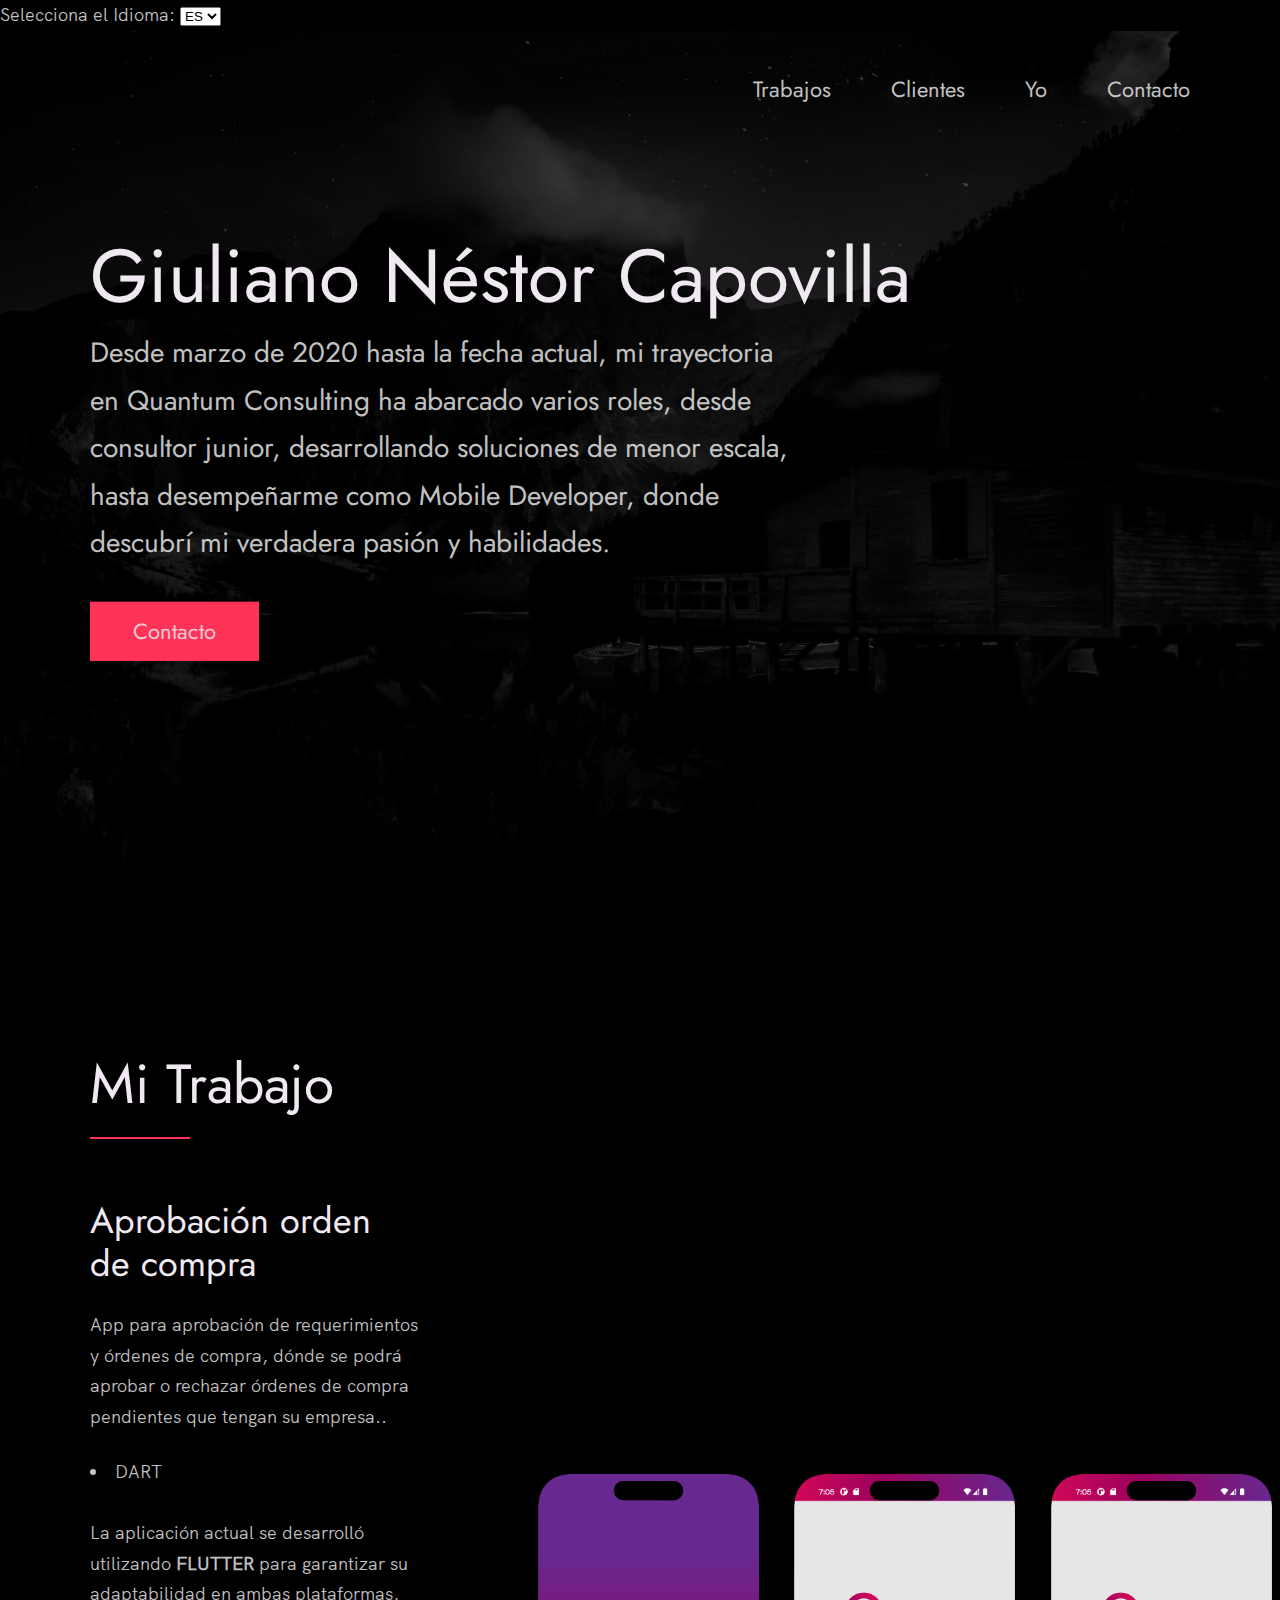
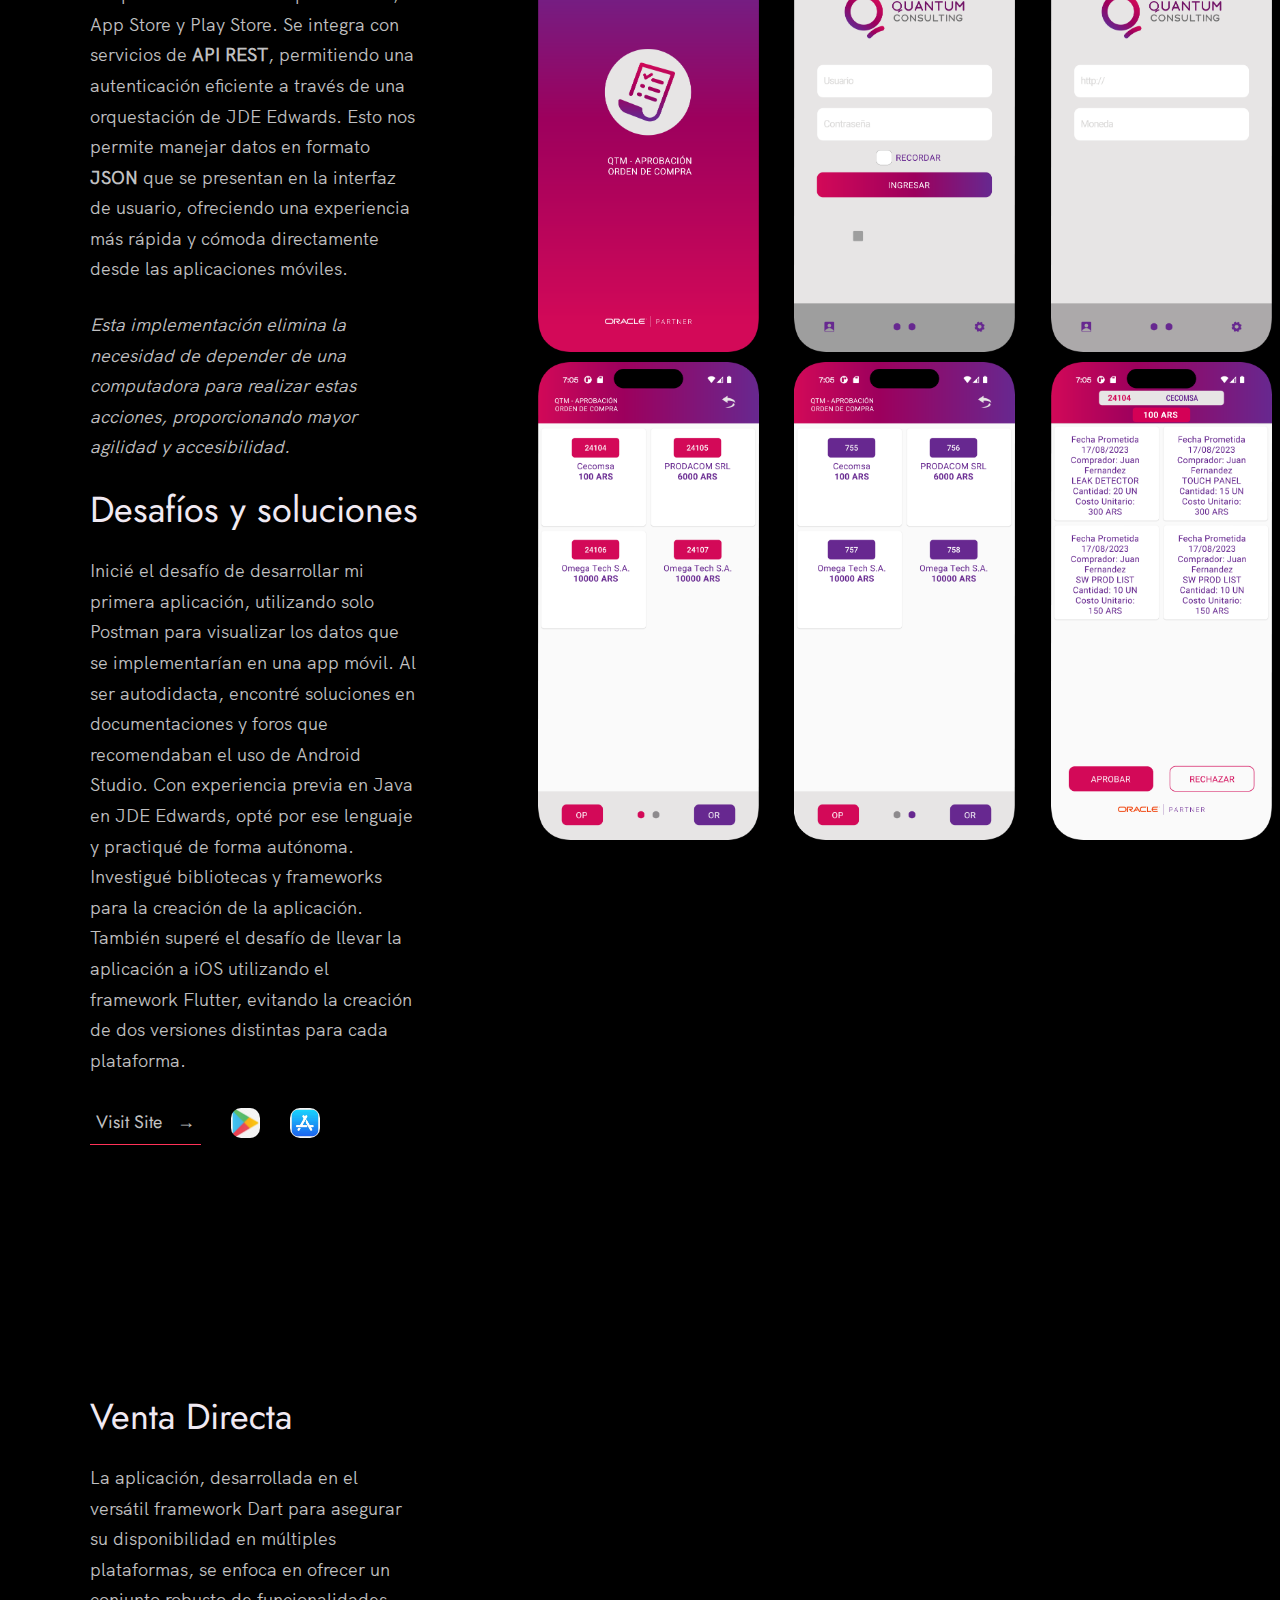
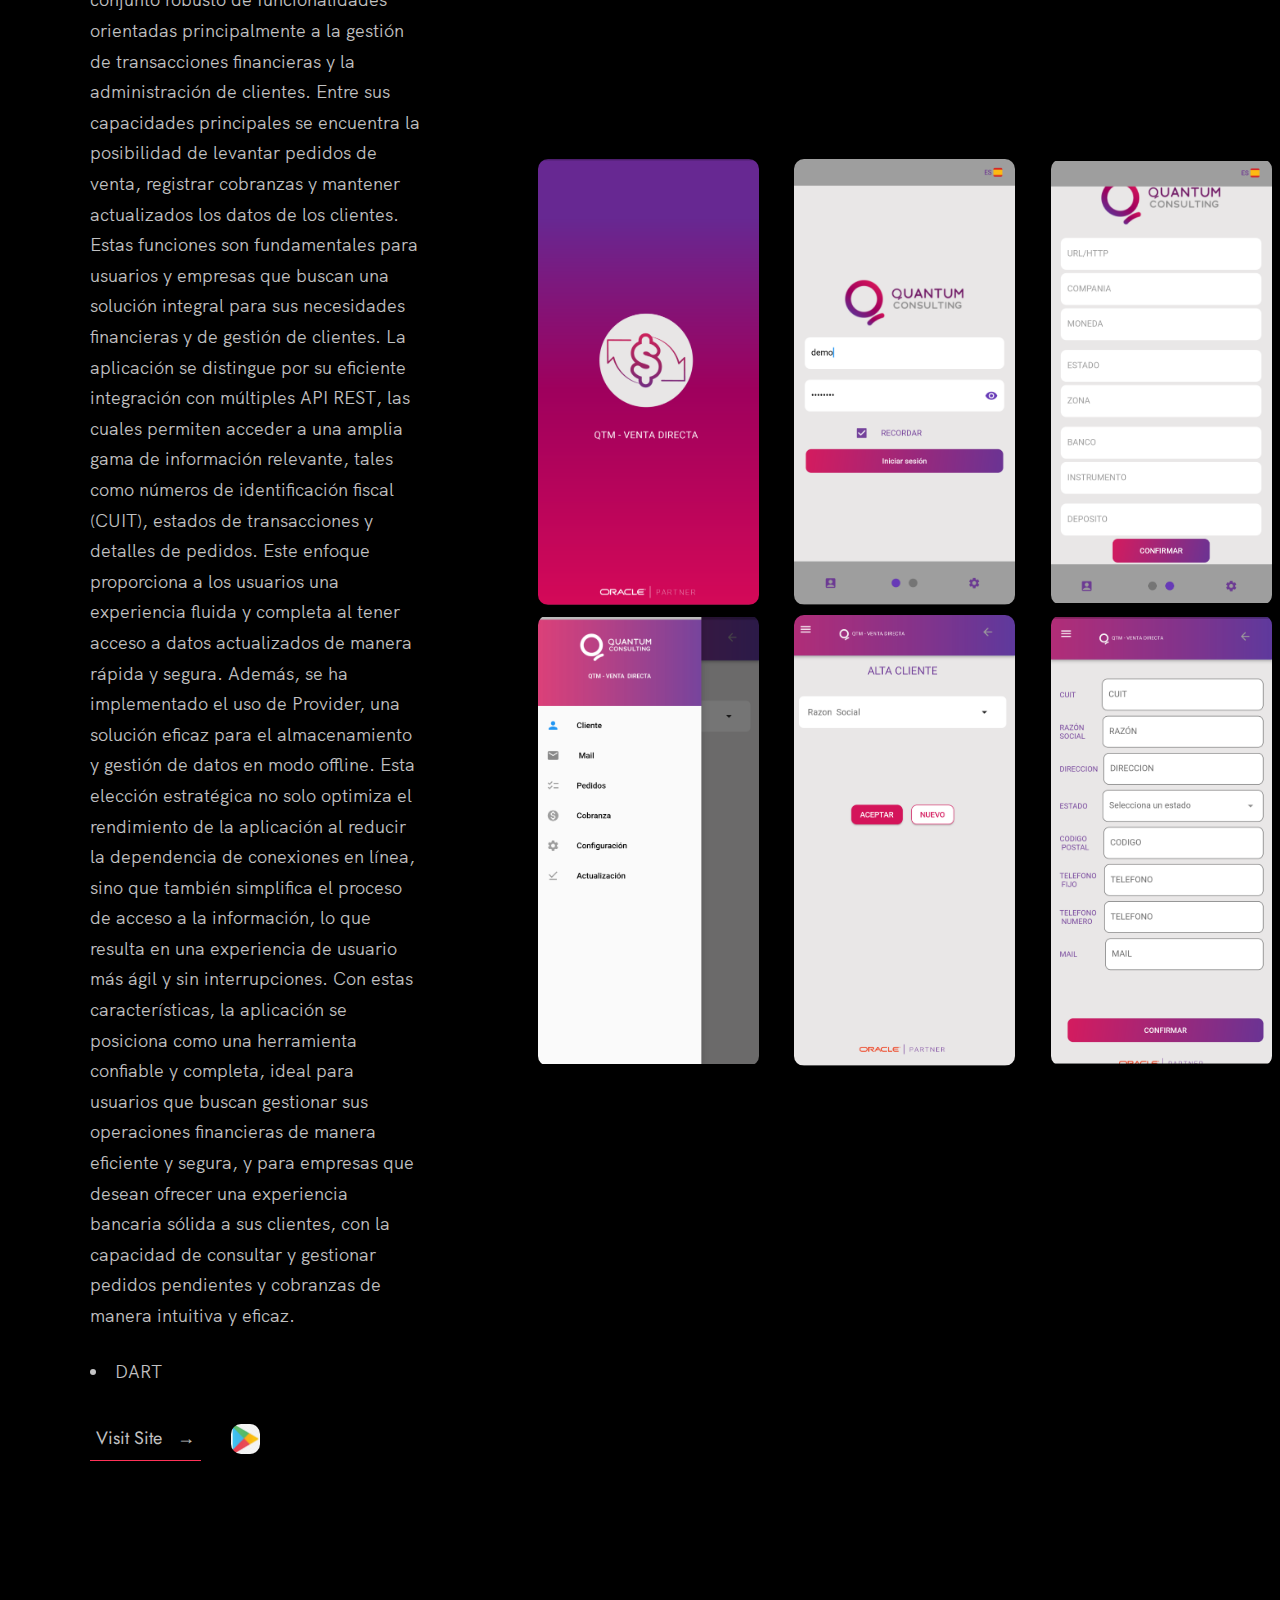
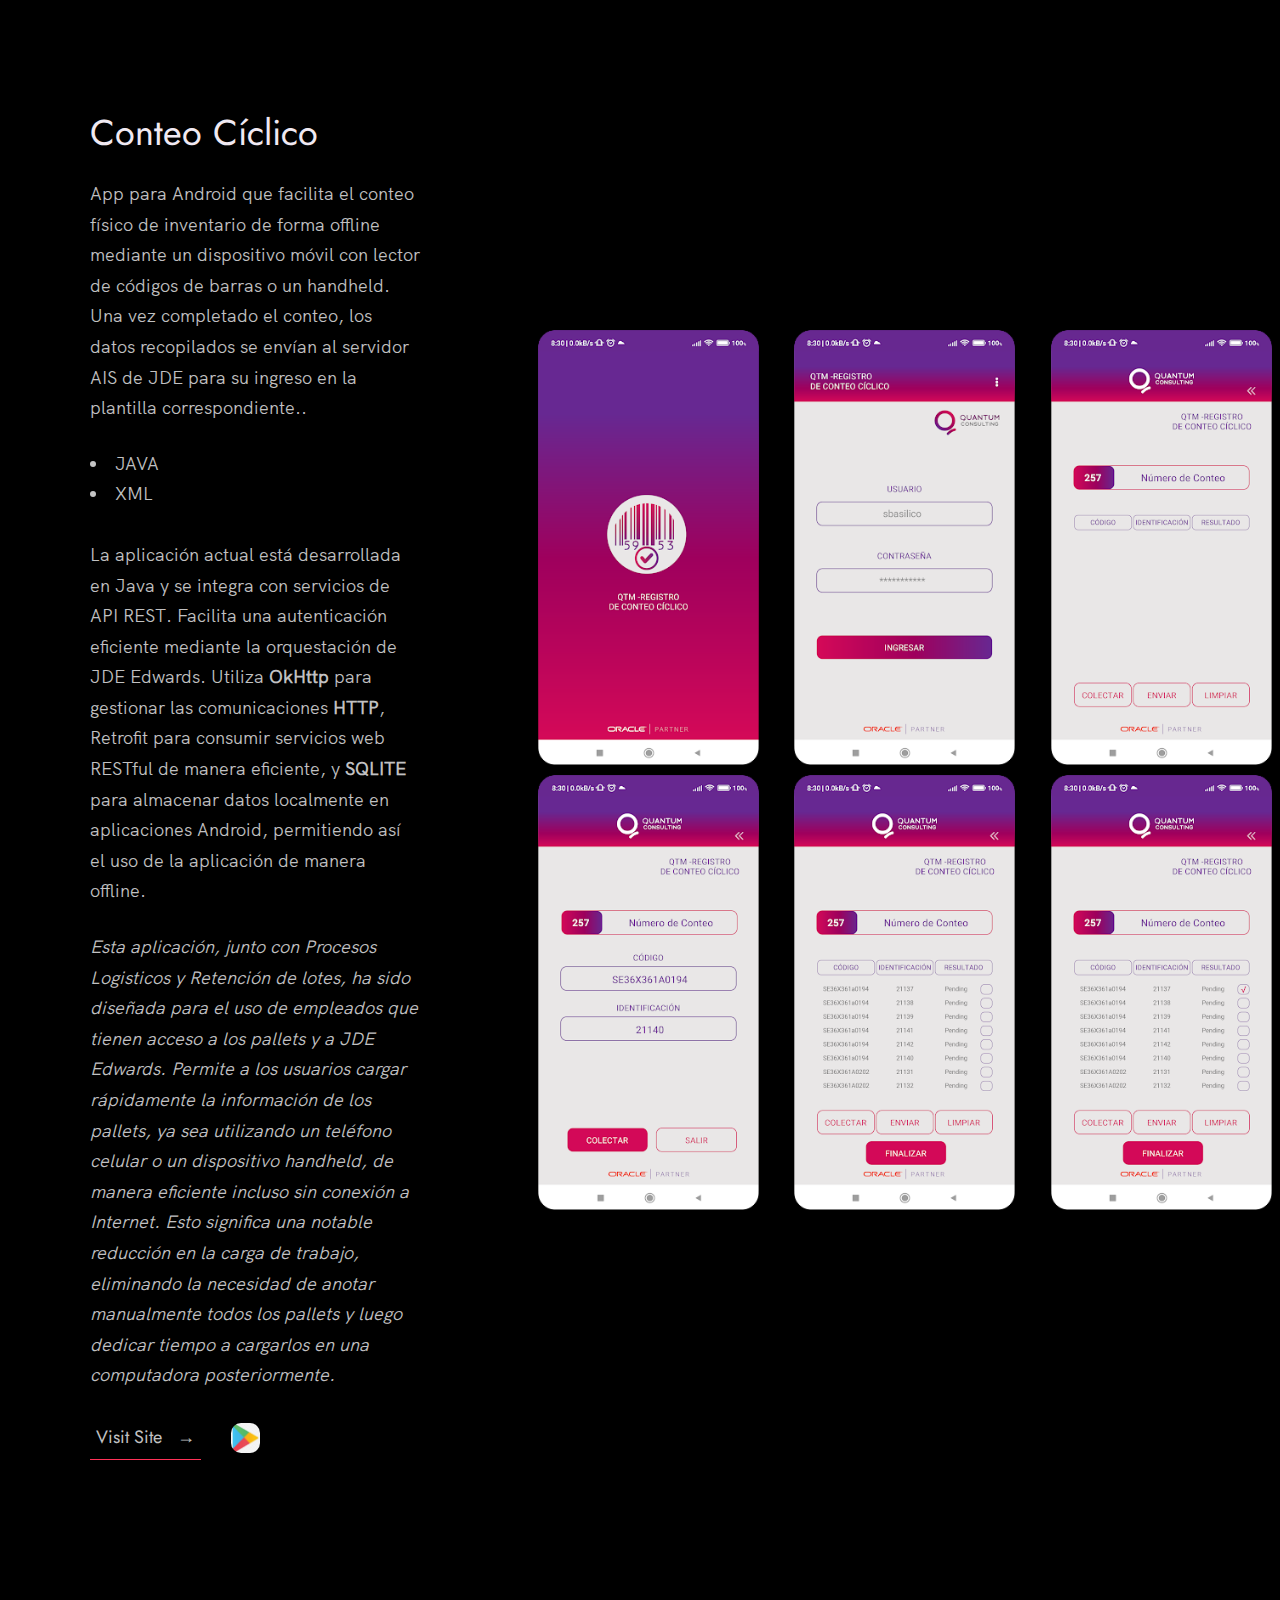
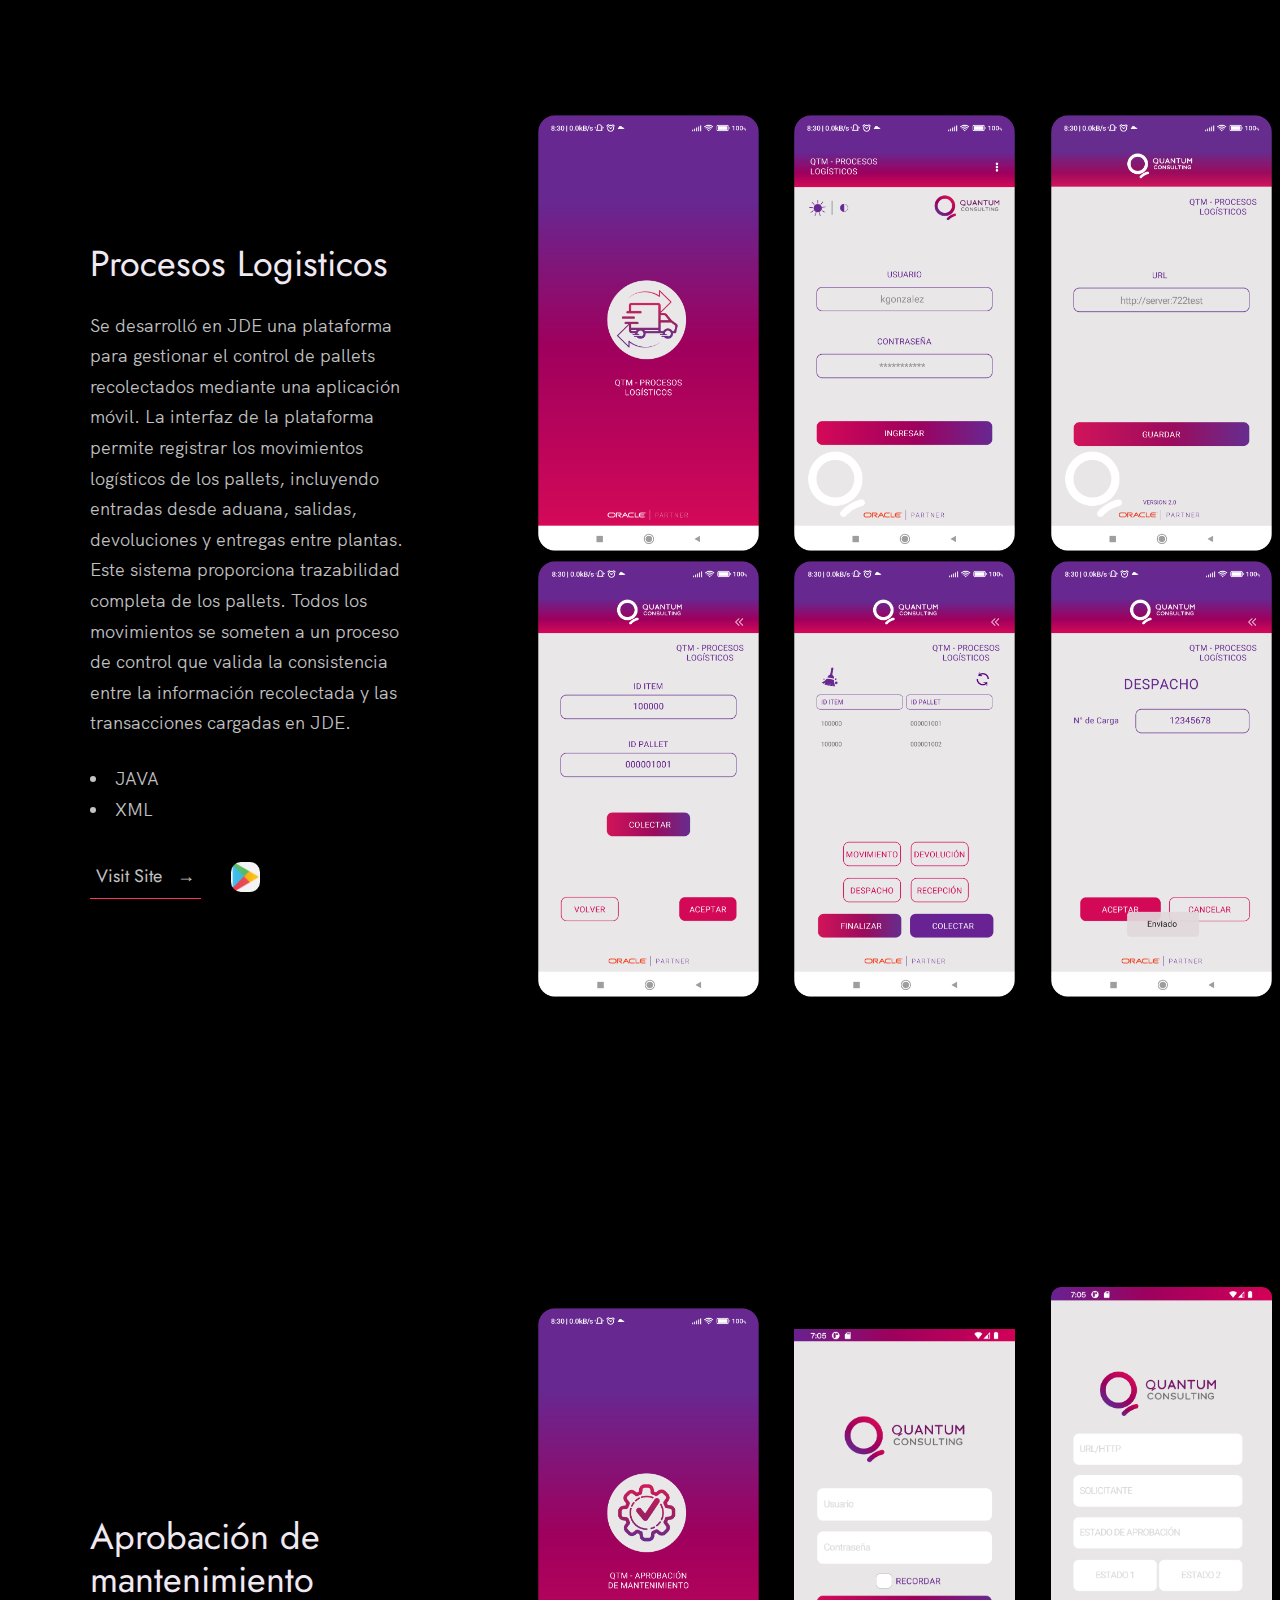
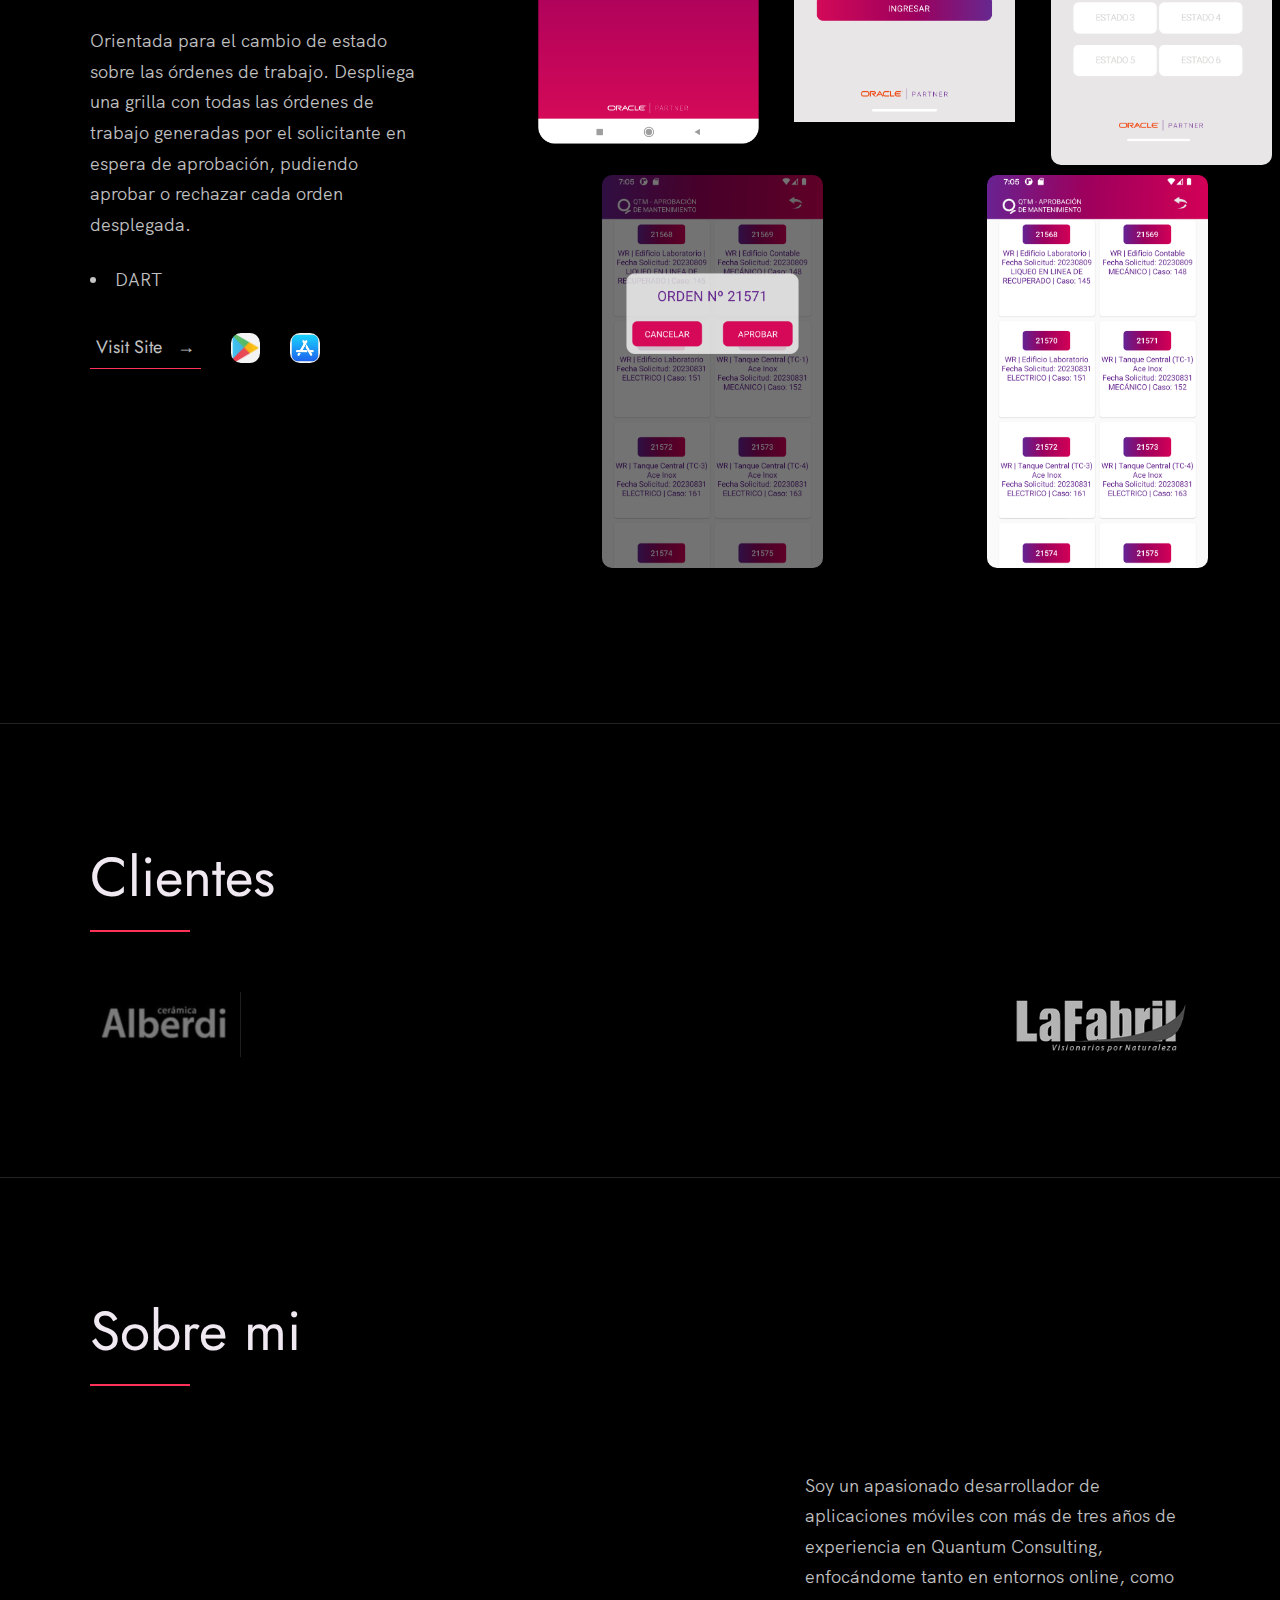
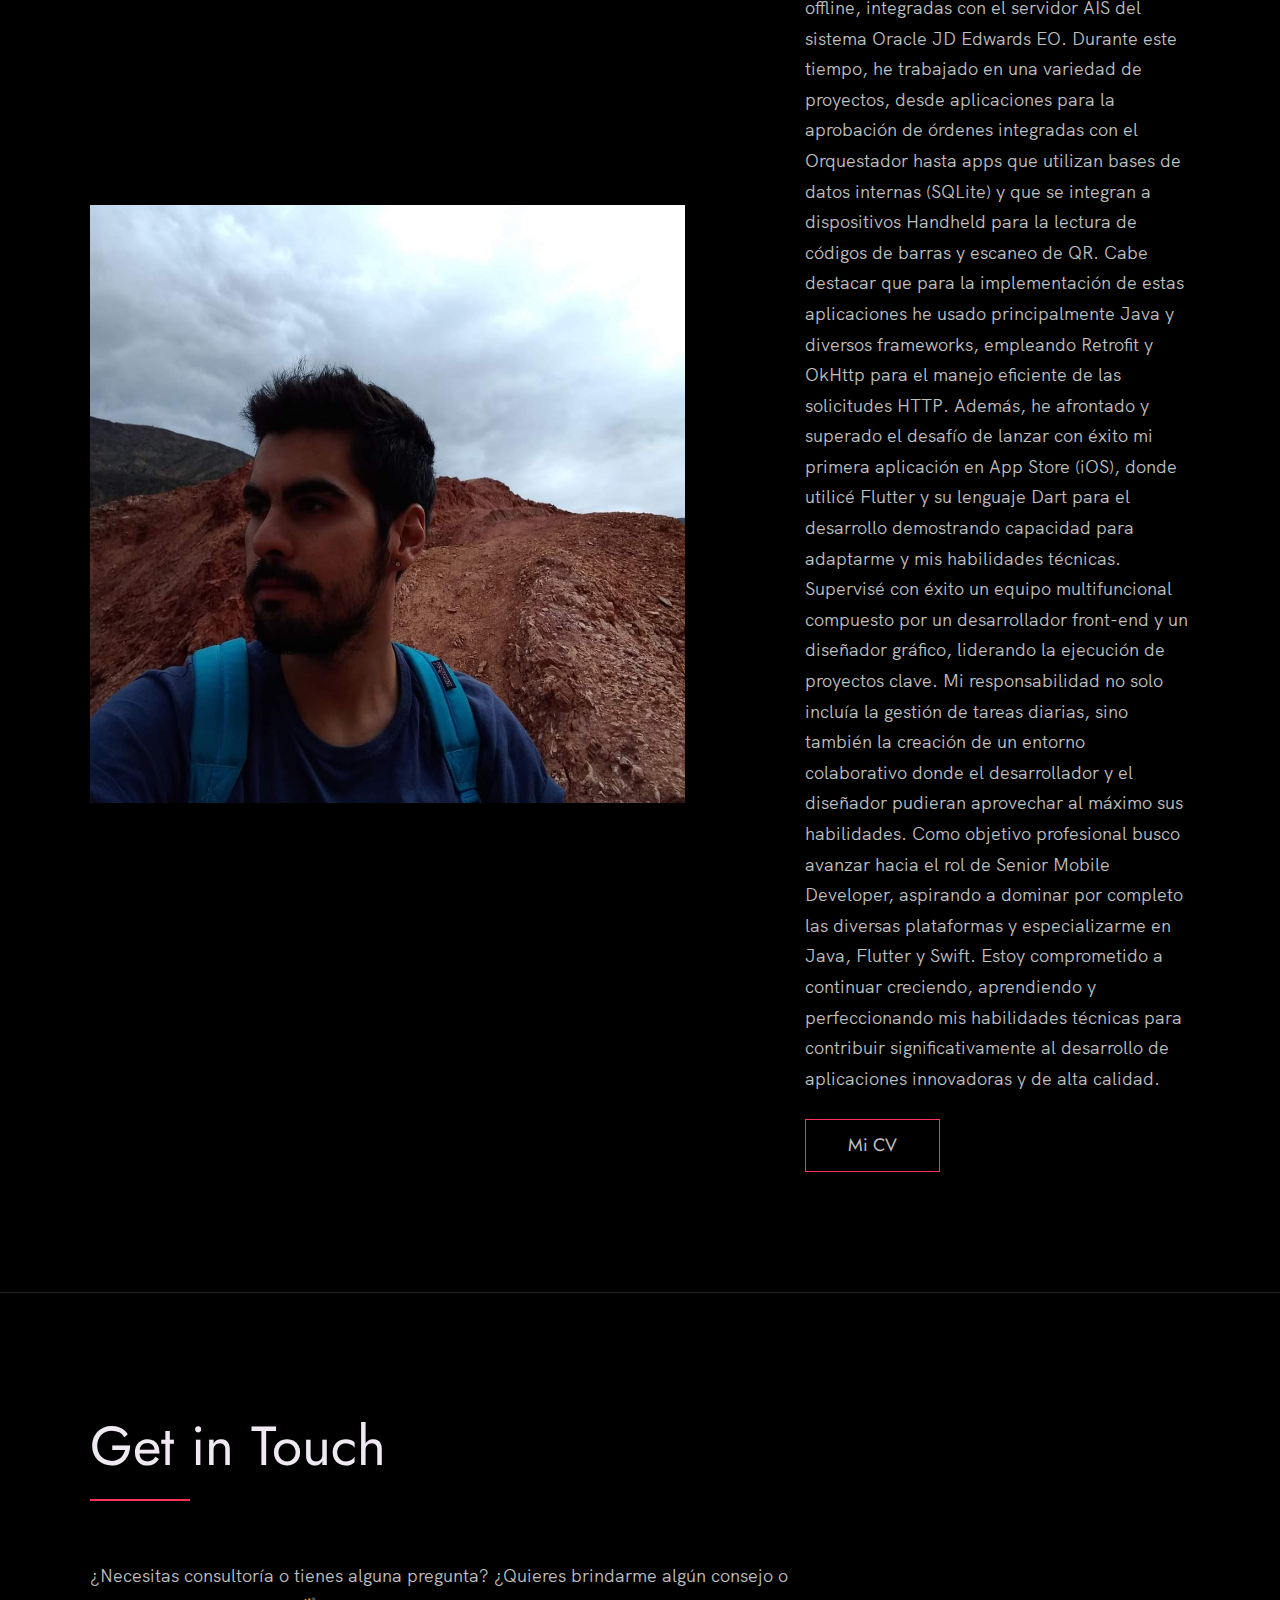
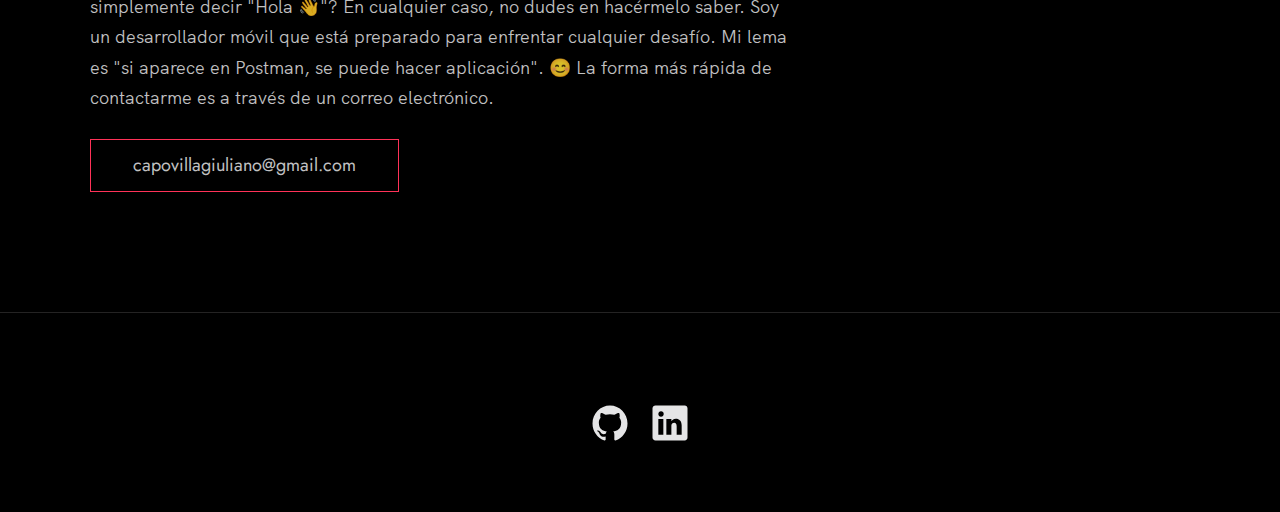
==== index.html @ 44f3d450 "img" ====
<!DOCTYPE html>
<html lang="es">

<head>
  <meta charset="UTF-8" />
  <meta name="viewport" content="width=device-width, initial-scale=1.0" />
  <link rel="shortcut icon" type="image/png" href="./images/favicon.png" />


  <title>
    Giuliano Capovilla | Android-IOS Developer, Argentina.
  </title>

  <meta name="description" content="Add small description of yourslef.">
  <!-- Add some coding keywords below, Ex: (React, CSS etc) -->
  <meta name="keywords" content="Put your name, skills and some coding keywords" />
  <link rel="stylesheet" href="index.css" />
</head>

<body>
    <!-- Selector de Idioma -->
    <div class="language-selector">
      <label for="language">Selecciona el Idioma: </label>
      <select id="language" onchange="changeLanguage()">
        <option value="es">ES</option>
        <option value="en">EN</option>
      </select>
    </div>

  <!-- ***** Header ***** -->

  <header class="header" role="banner" id="top">
    <!-- Google tag (gtag.js) -->
  <script async src="https://www.googletagmanager.com/gtag/js?id=G-SYKE7VDY9H"></script>
  <script>
   window.dataLayer = window.dataLayer || [];
   function gtag(){dataLayer.push(arguments);}
   gtag('js', new Date());

   gtag('config', 'G-SYKE7VDY9H');
  </script>
    <div class="row">
      <nav class="nav" role="navigation">
        <ul class="nav__items">
          <li class="nav__item"><a href="#work" class="nav__link">Trabajos</a></li>
          <li class="nav__item"><a href="#clients" class="nav__link">Clientes</a></li>
          <li class="nav__item">
            <a href="#about" class="nav__link">Yo</a>
          </li>
          <li class="nav__item">
            <a href="#contact" class="nav__link">Contacto</a>
          </li>
        </ul>
      </nav>
    </div>
    <div class="header__text-box row">
      <div class="header__text">
        <h1 class="heading-primary">
          <span>Giuliano Néstor Capovilla</span>
        </h1>
        <!-- Put a small paragraph about yourself -->
        <p>Desde marzo de 2020 hasta la fecha actual, 
          mi trayectoria en Quantum Consulting ha abarcado varios roles,
          desde consultor junior, desarrollando soluciones de menor escala,
          hasta desempeñarme como Mobile Developer, donde descubrí mi verdadera pasión y habilidades.</p>
        <a href="#contact" class="btn btn--pink">Contacto</a>
      </div>
    </div>
  </header>

  <main role="main">

    <!-- ***** Work ***** -->

    <section class="work" id="work">
      <div class="row">
        <h2>Mi Trabajo</h2>
        <div class="work__boxes">

          <!-- Each div with the work__box class is a project. -->

          <div class="work__box">
            <div class="work__text">
              <h3>Aprobación orden de compra</h3>
              <p>
                App para aprobación de requerimientos y órdenes de compra,
                 dónde se  podrá aprobar o rechazar órdenes de compra 
                 pendientes que tengan su empresa..
              </p>
              <ul class="work__list">
                <li>DART</li>
              </ul>
              <p>La aplicación actual se desarrolló utilizando <strong>FLUTTER</strong>
              para garantizar su adaptabilidad en ambas plataformas,
               App Store y Play Store. Se integra con servicios de <strong>API REST</strong>,
              permitiendo una autenticación eficiente a través de una orquestación de JDE Edwards.
              Esto nos permite manejar datos en formato <strong>JSON</strong>
              que se presentan en la interfaz de usuario,
              ofreciendo una experiencia más rápida y cómoda
              directamente desde las aplicaciones móviles.</p>

              <p><em> Esta implementación elimina la necesidad de depender de una computadora
              para realizar estas acciones, proporcionando mayor agilidad y accesibilidad.</em></p>

              <h3>Desafíos y soluciones</h3>
              <p>
                Inicié el desafío de desarrollar mi primera aplicación,
                 utilizando solo Postman para visualizar los datos que se implementarían en una app móvil.
                  Al ser autodidacta, encontré soluciones en documentaciones
                  y foros que recomendaban el uso de Android Studio.
                  Con experiencia previa en Java en JDE Edwards, opté por ese lenguaje 
                  y practiqué de forma autónoma. Investigué bibliotecas 
                  y frameworks para la creación de la aplicación. 
                  También superé el desafío de llevar la aplicación a iOS utilizando el framework Flutter,
                  evitando la creación de dos versiones distintas para cada plataforma.
              </p>

              <div class="work__links">
                <a href="https://nisar.surge.sh" target="_blank" class="link__text">
                  Visit Site <span>&rarr;</span>
                </a>
                <a href="https://play.google.com/store/apps/details?id=com.quantum.mq04f" title="View Source Code" target="_blank">
                  <img src="./images/play.png" class="work__code" alt="GitHub">
                </a>
                <a href="https://apps.apple.com/es/app/qtm-aprobacion-oc/id6451317150" title="View Source Code" target="_blank">
                  <img src="./images/app.jpg" class="work__code" alt="GitHub">
                </a>
              </div>
            </div>
            <div class="work__image-container">
              <div class="work__image-box">
                <img src="./images/Pantalla-01.png" class="work__image" alt="Project 1" />
                <img src="./images/Pantalla-02.png" class="work__image" alt="Project 1" />
                <img src="./images/Pantalla-03.png" class="work__image" alt="Project 1" />
              </div>
            
              <div class="work__image-box">
                <img src="./images/Pantalla-04.png" class="work__image" alt="Project 1" />
                <img src="./images/Pantalla-05.png" class="work__image" alt="Project 1" />
                <img src="./images/Pantalla-06.png" class="work__image" alt="Project 1" />
              </div>
            </div>
          </div>

          <div class="work__box">
            <div class="work__text">
              <h3>Venta Directa</h3>
              <p>
                La aplicación, desarrollada en el versátil framework Dart
                 para asegurar su disponibilidad en múltiples plataformas,
                 se enfoca en ofrecer un conjunto robusto de funcionalidades orientadas
                 principalmente a la gestión de transacciones financieras y la administración de clientes.
                Entre sus capacidades principales se encuentra la posibilidad de levantar pedidos de venta,
                 registrar cobranzas y mantener actualizados los datos de los clientes.
                Estas funciones son fundamentales para usuarios y empresas que buscan una solución integral
                 para sus necesidades financieras y de gestión de clientes.
                La aplicación se distingue por su eficiente integración con múltiples API REST,
                las cuales permiten acceder a una amplia gama de información relevante,
                tales como números de identificación fiscal (CUIT), estados de transacciones
                y detalles de pedidos. Este enfoque proporciona a los usuarios una experiencia fluida y
                completa al tener acceso a datos actualizados de manera rápida y segura.
                Además, se ha implementado el uso de Provider, una solución eficaz para el almacenamiento 
                y gestión de datos en modo offline. Esta elección estratégica no solo optimiza el rendimiento de la aplicación
                al reducir la dependencia de conexiones en línea, sino que también simplifica el proceso de acceso a la información,
                lo que resulta en una experiencia de usuario más ágil y sin interrupciones.
                
                Con estas características, la aplicación se posiciona como una herramienta confiable 
                y completa, ideal para usuarios que buscan gestionar sus operaciones financieras de manera eficiente y segura,
                y para empresas que desean ofrecer una experiencia bancaria sólida a sus clientes, con la capacidad de consultar 
                y gestionar pedidos pendientes y cobranzas de manera intuitiva y eficaz.
                
              </p>
              <ul class="work__list">
                <li>DART</li>
              </ul>

              <div class="work__links">
                <a href="#" class="link__text">
                  Visit Site <span>&rarr;</span>
                </a>
                <a href="https://play.google.com/store/apps/details?id=com.quantum.mq10">
                  <img src="./images/play.png" class="work__code" title="View Source Code" alt="GitHub">
                </a>
              </div>
            </div>
            <div class="work__image-container">
              <div class="work__image-box">
                <img src="./images/vta1.png" class="work__image" alt="Project 1" />
                <img src="./images/vta2.png" class="work__image" alt="Project 1" />
                <img src="./images/vta3.png" class="work__image" alt="Project 1" />
                </div>
            
              <div class="work__image-box">
                <img src="./images/vta4.png" class="work__image" alt="Project 1" />
                <img src="./images/vta5.png" class="work__image" alt="Project 1" />
                <img src="./images/vta6.png" class="work__image" alt="Project 1" />

                </div>
            </div>
          </div>

          <div class="work__box">
            <div class="work__text">
              <h3>Conteo Cíclico</h3>
              <p>
                App para Android que facilita el conteo físico de inventario de forma offline
                 mediante un dispositivo móvil con lector de códigos de barras o un handheld.
                 Una vez completado el conteo, los datos recopilados se envían al servidor AIS de JDE
                 para su ingreso en la plantilla correspondiente..
              </p>
              <ul class="work__list">
                <li>JAVA</li>
                <li>XML</li>
              </ul>
              <p>La aplicación actual está desarrollada en Java y se integra con servicios de API REST. 
                Facilita una autenticación eficiente mediante la orquestación de JDE Edwards.
                 Utiliza <strong>OkHttp</strong> para gestionar las comunicaciones <strong>HTTP</strong>, 
                 Retrofit para consumir servicios web RESTful de manera eficiente,
                 y <strong>SQLITE</strong> para almacenar datos localmente en aplicaciones Android,
                 permitiendo así el uso de la aplicación de manera offline.</p>
                
                 <p></p><em> Esta aplicación, junto con Procesos Logisticos y Retención de lotes,
                   ha sido diseñada para el uso de empleados
                 que tienen acceso a los pallets y a JDE Edwards.
                  Permite a los usuarios cargar rápidamente la información de los pallets,
                   ya sea utilizando un teléfono celular o un dispositivo handheld,
                   de manera eficiente incluso sin conexión a Internet.
                   Esto significa una notable reducción en la carga de trabajo,
                   eliminando la necesidad de anotar manualmente todos los pallets
                   y luego dedicar tiempo a cargarlos en una computadora posteriormente.</em>
                </p>

              <div class="work__links">
                <a href="#" class="link__text">
                  Visit Site <span>&rarr;</span>
                </a>
                <a href="https://play.google.com/store/apps/details?id=com.quantum.mq012">
                  <img src="./images/play.png" class="work__code" title="View Source Code" alt="GitHub">
                </a>
              </div>
            </div>
            <div class="work__image-container">
              <div class="work__image-box">
                <img src="./images/c1.png" class="work__image" alt="Project 1" />
                <img src="./images/c2.png" class="work__image" alt="Project 1" />
                <img src="./images/c3.png" class="work__image" alt="Project 1" />
                </div>
            
              <div class="work__image-box">
                <img src="./images/c4.png" class="work__image" alt="Project 1" />
                <img src="./images/c5.png" class="work__image" alt="Project 1" />
                <img src="./images/c6.png" class="work__image" alt="Project 1" />
                </div>
            </div>


        </div>


          <div class="work__box">
            <div class="work__text">
              <h3>Procesos Logisticos</h3>
              <p>
                Se desarrolló en JDE una plataforma para gestionar el control de pallets recolectados
                 mediante una aplicación móvil. La interfaz de la plataforma permite registrar los movimientos logísticos de los pallets,
                 incluyendo entradas desde aduana, salidas, devoluciones y entregas entre plantas. 
                 Este sistema proporciona trazabilidad completa de los pallets.
                Todos los movimientos se someten a un proceso de control
                 que valida la consistencia entre la información recolectada y las transacciones cargadas en JDE.
              </p>
              <ul class="work__list">
                <li>JAVA</li>
                <li>XML</li>
              </ul>

              <div class="work__links">
                <a href="#" class="link__text">
                  Visit Site <span>&rarr;</span>
                </a>
                <a href="https://play.google.com/store/apps/details?id=com.quantum.mq09">
                  <img src="./images/play.png" class="work__code" title="View Source Code" alt="GitHub">
                </a>
              </div>
            </div>
            <div class="work__image-container">
              <div class="work__image-box">
                <img src="./images/01.png" class="work__image" alt="Project 1" />
                <img src="./images/03.png" class="work__image" alt="Project 1" />
                <img src="./images/04.png" class="work__image" alt="Project 1" />
                </div>
            
              <div class="work__image-box">
                <img src="./images/06.png" class="work__image" alt="Project 1" />
                <img src="./images/07.png" class="work__image" alt="Project 1" />
                <img src="./images/10.png" class="work__image" alt="Project 1" />

                </div>
            </div>
          </div>

          <div class="work__box">
            <div class="work__text">
              <h3>Aprobación de mantenimiento</h3>
              <p>
                Orientada para el cambio de estado sobre las órdenes de trabajo.
                Despliega una grilla con todas las órdenes de trabajo generadas
                por el solicitante en espera de aprobación, pudiendo aprobar o rechazar
                cada orden desplegada.
              </p>
              <ul class="work__list">
                <li>DART</li>
              </ul>

              <div class="work__links">
                <a href="#" class="link__text">
                  Visit Site <span>&rarr;</span>
                </a>
                <a href="https://play.google.com/store/apps/details?id=com.quantum.mq06f" title="View Source Code" target="_blank">
                  <img src="./images/play.png" class="work__code" alt="GitHub">
                </a>
                <a href="https://apps.apple.com/es/app/qtm-aprob-de-mantenimiento/id6469056291?platform=iphone" title="View Source Code" target="_blank">
                  <img src="./images/app.jpg" class="work__code" alt="GitHub">
                </a>
              </div>
            </div>
            <div class="work__image-container">
              <div class="work__image-box">
                <img src="./images/03m (2).png" class="work__image" alt="Project 1" />
                <img src="./images/03m (1).png" class="work__image" alt="Project 1" />
                <img src="./images/04m.png" class="work__image" alt="Project 1" />
                </div>
            
              <div class="work__image-box">
                <img src="./images/06m (1).png" class="work__image" alt="Project 1" />
                <img src="./images/06m (2).png" class="work__image" alt="Project 1" />

                </div>
            </div>
          </div>
        </div>
      </div>
    </section>

    <!-- ***** Clients ***** -->

    <section class="client" id="clients">
      <div class="row">
        <h2>Clientes</h2>
        <div class="client__logos">
          <!-- Add logos of the clients or companies you'have worked with. -->
          <img src="./images/ceramica.png" class="client__logo" alt="Company 2" />
          <img src="./images/fabril.png" class="client__logo" alt="Company 3" />
        </div>
      </div>
    </section>

    <!-- ***** About ***** -->

    <section class="about" id="about">
      <div class="row">
        <h2>Sobre mi</h2>
        <div class="about__content">
          <div class="about__text">
            <!-- Replace the below paragraph with info about yourself -->
            <p>
            Soy un apasionado desarrollador de aplicaciones móviles
              con más de tres años de experiencia en Quantum Consulting,
              enfocándome tanto en entornos online, como offline, integradas con el servidor AIS del sistema Oracle JD Edwards EO.
            Durante este tiempo, he trabajado en una variedad de proyectos,
              desde aplicaciones para la aprobación de órdenes integradas con el Orquestador
              hasta apps que utilizan bases de datos internas (SQLite) y
              que se integran a dispositivos Handheld para la lectura de códigos de barras y escaneo de QR.
            Cabe destacar que para la implementación de estas aplicaciones he usado principalmente Java y
              diversos frameworks, empleando Retrofit y OkHttp para el manejo eficiente de las solicitudes HTTP. 
              Además, he afrontado y superado el desafío de lanzar con éxito mi primera aplicación en App Store (iOS),
              donde utilicé Flutter y su lenguaje Dart para el desarrollo  
              demostrando capacidad para adaptarme y mis habilidades técnicas.
              Supervisé con éxito un equipo multifuncional
              compuesto por un desarrollador front-end y un diseñador gráfico,
              liderando la ejecución de proyectos clave.
              Mi responsabilidad no solo incluía la gestión de tareas diarias,
              sino también la creación de un entorno colaborativo donde el desarrollador y el diseñador
              pudieran aprovechar al máximo sus habilidades.
            Como objetivo profesional busco avanzar hacia el rol de Senior Mobile Developer,
               aspirando a dominar por completo las diversas plataformas 
               y especializarme en Java, Flutter y Swift. Estoy comprometido a continuar creciendo,
               aprendiendo y perfeccionando mis habilidades técnicas para contribuir significativamente
               al desarrollo de aplicaciones innovadoras y de alta calidad.            </p>
            <!-- Provide a link to your resume -->
            <a href="https://drive.google.com/file/d/1D-Fcvu4XvRIlqXngkofQPo_17g3mYiYk/view?usp=sharing" class="btn">Mi CV</a>
          </div>

          <div class="about__photo-container">
            <!-- Add a nice photo of yourself -->
            <img class="about__photo" src="./images/fotoperfil.jpeg" alt="" />
          </div>
        </div>
      </div>
    </section>
  </main>

  <!-- ***** Contact ***** -->

  <section class="contact" id="contact">
    <div class="row">
      <h2>Get in Touch</h2>
      <div class="contact__info">
        <p>
          ¿Necesitas consultoría o tienes alguna pregunta?
           ¿Quieres brindarme algún consejo o simplemente decir "Hola 👋"?
           En cualquier caso, no dudes en hacérmelo saber. 
            Soy un desarrollador móvil que está preparado para enfrentar cualquier desafío.
           Mi lema es "si aparece en Postman, se puede hacer aplicación". 😊 
           La forma más rápida de contactarme es a través de un correo electrónico.         </p>
        <!-- Replace the email with yours -->
        <a href="mailto:capovillagiuliano@gmail.com" class="btn">capovillagiuliano@gmail.com</a>
      </div>
    </div>
  </section>

  <!-- ***** Footer ***** -->

  <footer role="contentinfo" class="footer">
    <div class="row">
      <!-- Update the links to point to your accounts -->
      <ul class="footer__social-links">
        <li class="footer__social-link-item">
          <a href="https://github.com/GiulianoNC" title="Link to Github Profile">
            <img src="./images/github.svg" class="footer__social-image" alt="Github">
          </a>
        </li>
        <li class="footer__social-link-item">
          <a href=
          "https://www.linkedin.com/in/giuliano-n%C3%A9stor-capovilla-3635a4148/">
            <img src="./images/linkedin.svg" title="Link to Linkedin Profile" class="footer__social-image" alt="Linkedin">
          </a>
        </li>
      </ul>


    </div>
  </footer>

  <a href="#top" class="back-to-top" title="Back to Top">
    <img src="./images/arrow-up.svg" alt="Back to Top" class="back-to-top__image"/>
  </a>
  <script src="./index.js"></script>

  <script>
    // JavaScript para cambiar el idioma
// JavaScript para cambiar el idioma
function changeLanguage() {
  var selectedLanguage = document.getElementById('language').value;
  var newUrl = 'index' + (selectedLanguage === 'en' ? 'En' : '') + '.html';
  
  // Actualiza la URL para cargar la versión en el nuevo idioma
  window.location.href = newUrl;
}

  </script>
</body>

</html>
---- index.css ----
/* --------------------------------------- */
/* ----- Basic Setup ----- */
/* --------------------------------------- */

@font-face {
    font-family: 'Hk Grotesk';
    font-style: normal;
    font-weight: 400;
    src: url('./fonts/HKGrotesk-Regular.woff') format('woff');
}

@font-face {
    font-family: 'Jost';
    font-style: normal;
    font-weight: 400;
    src: url('./fonts/Jost-Regular.ttf') format('woff');
}

* {
    margin: 0;
    padding: 0;
    box-sizing: inherit;
}

:root {
    --font-size-small: 1.8rem;
    --font-size-normal: 2.2rem;
    --font-size-medium: 2.8rem;
    --font-size-medium-1: 3.6rem;
    --font-size-large: 5.5rem;
    --font-size-huge: 7.5rem;
    --font-stack: 'Hk Grotesk', sans-serif;

    --line-height-normal: 1.7;
    --line-height-small: 1.2;

    --black: #000;
    --pink: #ff3258;
    --white: #f0e9f2;
    --white-1: #e5e5e6da;


    --container-max-width: 1180px;
    --container-normal-width: 800px;
    --container-medium-width: 700px; 
    --container-small-width: 500px;

    --gutter-huge: 12rem;
    --gutter-medium: 6rem;
    --gutter-normal: 3rem;
    --gutter-small-1: 2.5rem;
    --gutter-small: 2rem;

    --border-light: 1px solid rgb(36, 35, 35);
}

html {
    font-size: 62.5%; /* (16/10)*100 = 62.5% => 1rem = 10px */
    box-sizing: border-box;
    scroll-behavior: smooth;
}

@media(max-width: 1000px) {
    html {
        font-size: 52%;
    }
}

body {
    font-size: var(--font-size-small);
    font-family: var(--font-stack);
    font-weight: 400;
    color: var(--white-1);
    line-height: var(--line-height-normal);
    background: var(--black);
    overflow-x: hidden;
}

.row {
    max-width: var(--container-max-width);
    margin: 0 auto;
}

@media(max-width: 1340px) {
    .row {
        max-width: 1100px;
    }
}

@media(max-width: 1240px) {
    .row {
        padding: 0 var(--gutter-medium);
    }
}

@media(max-width: 600px) {
    .row {
        padding: 0 var(--gutter-normal);
    }
}

@media(max-width: 600px) {
    .row {
        padding: 0 var(--gutter-small);
    }
}

section {
    padding: var(--gutter-huge) 0;
    border-bottom: var(--border-light);
}

img {
    object-fit: contain;
    max-width: 100%;
}

/* --------------------------------------- */
/* ----- Headlines and Paragraphs ----- */
/* --------------------------------------- */

h1,
h2,
h3 {
    font-family: 'Jost', sans-serif;
    font-weight: 400;
    line-height: var(--line-height-small);
    color: var(--white);
}

.heading-primary {
    line-height: 1;
    font-size: var(--font-size-huge);
    font-weight: 400;
}

@media(max-width: 900px) {
    .heading-primary {
        font-size: 6.5rem;
    }
}

h2 {
    font-size: var(--font-size-large);
    margin-bottom: var(--gutter-medium);
}

h2::after {
    content: '';
    display: block;
    height: 2px;
    width: 10rem;
    background: var(--pink);
    margin: var(--gutter-small) 0;
}

h3 {
    font-size: var(--font-size-medium-1);
    margin-bottom: var(--gutter-small);
}

@media(max-width: 500px) {
    .heading-primary {
        font-size: var(--font-size-large);
    }

    h2 {
        font-size: var(--font-size-medium-1);
    }

    h3 {
        font-size: var(--font-size-medium);
    }
}

p {
    margin: var(--gutter-small-1) 0;
}

@media(max-width: 900px) {
    p { 
        max-width: var(--container-small-width);
    }
}

/* --------------------------------------- */
/* ----- Buttons and Links ----- */
/* --------------------------------------- */

a {
    color: var(--white);
    font-weight: 400;
    font-family: 'Jost', sans-serif;
    transition: all .2s;
    outline: 2px solid transparent;
}

::-moz-focus-inner {
    border: 0;
}

button:focus,
a:focus {
    outline: 2px solid var(--pink);
}

body:not(.user-is-tabbing) button:focus,
body:not(.user-is-tabbing) a:focus {
    outline: none;
}

.link:hover {
    color: var(--pink);
}

.btn {
    position: relative;
    display: inline-block;
    padding: 1rem 4.2rem;
    text-decoration: none;
    color: inherit;
    border: 1px solid  var(--pink);
    font-weight: 400;
}

.btn:focus {
    outline: none;
}

.btn::after {
    content: '';
    display: block;
    position: absolute;
    top: 0;
    left: 0;
    right: 100%;
    background: var(--white);
    height: 100%;
    z-index: -1;
    transition: all 0.2s cubic-bezier(1, 0.68, 0.16, 0.9);
}

.btn:hover::after,
.btn:focus::after {
    right: 0;
    background: var(--pink);
}

.btn--pink {
    background: var(--pink);
    transition: all 0.2s;
}

.btn--pink::after {
    display: none;
}

.btn--pink:hover,
.btn--pink:focus {
    background: transparent;
}

.link__text {
    position: relative;
    display: inline-block;
    padding: .6rem;
    color: inherit;
    text-decoration: none;
    border-bottom: 1px solid var(--pink);
}

.link__text::after {
    content: '';
    display: block;
    position: absolute;
    top: 0;
    left: 0;
    right: 100%;
    background: var(--white);
    height: 100%;
    z-index: -1;
    transition: all 0.2s cubic-bezier(1, 0.68, 0.16, 0.9);
}

.link__text:focus {
    outline: none;
}

.link__text:hover::after,
.link__text:focus:after {
    right: 0;
    background: var(--pink);
}

.link__text span {
    padding-left: 1rem;
    font-family: sans-serif;
}

/* ----- Back to Top ----- */

.back-to-top {
    position: fixed;
    bottom: 4rem;
    right: 4rem;
    display: flex;
    justify-content: center;
    align-items: center;
    height: 5.5rem;
    width: 5.5rem;
    background-color: var(--pink);
    border-radius: 50%;
    z-index: 10;
    visibility: hidden;
    transition: all .4s;
}

.back-to-top__image {
    height: 70%;
}

@media(max-width: 900px) {
    .back-to-top {
        right: 2rem;
    }
}

@media(max-width: 500px) {
    .back-to-top {
        right: 1rem;
    }
}

/* --------------------------------------- */
/* ----- Navigation ----- */
/* --------------------------------------- */

.nav {
    display: flex;
    justify-content: flex-end;
    padding: var(--gutter-normal) 0;
}

.nav__items {
    display: flex;
    list-style: none;
}

.nav__item:not(:last-child) {
    margin-right: var(--gutter-medium);
}

@media(max-width: 500px) {
    .nav {
        justify-content: center;
    }
}

@media(max-width: 400px) {
    .nav__item:not(:last-child) {
        margin-right: var(--gutter-normal);
    }
}

@media(max-width: 300px) {
    .nav {
        font-size: var(--font-size-small);
    }
}

.nav__link {
    position: relative;
    display: inline-block;
    padding: 1rem 0;
    text-decoration: none;
    color: inherit;
    transition: all .2s;
}

.nav__link::after {
    content: '';
    position: absolute;
    bottom: 0;
    left: 0;
    right: 100%;
    display: inline-block;
    height: 1rem;
    background: var(--white);
    transition: all 0.25s cubic-bezier(1, 0.68, 0.16, 0.9);
}

.nav__link:hover {
    color: var(--pink);
}

.nav__link:hover::after {
    right: 0;
    height: 2px;
    background: var(--pink);
}

/* --------------------------------------- */
/* ----- Header ----- */
/* --------------------------------------- */

.header {
    background: linear-gradient(rgba(0,0,0, .1), rgba(0,0,0, .4)), 
        url('./images/header.jpg');
    height: 100vh;
    background-size: cover;
    background-position: center;
    background-attachment: fixed;
    font-size: var(--font-size-normal);
}

.header__text {
    position: absolute;
    top: 50%;
    transform: translateY(-50%);
}

.header__text p {
    margin: 1.5rem 0 3.5rem;
    max-width: var(--container-medium-width);
    font-family: 'Jost', sans-serif;
    font-size: var(--font-size-medium);
}

@media(max-width: 500px) {
    .header {
        text-align: center;
    }

    .header__text p {
        transform: scale(.8);
    }
}

/* --------------------------------------- */
/* ----- Work ----- */
/* --------------------------------------- */

.work__box {
    display: flex;
    align-items: center;
}

@media(max-width: 900px) {
    .work__box {
        align-items: initial;
        flex-direction: column-reverse;
    }
}

.work__box:not(:last-child) {
    margin-bottom: 25rem;
}

@media(max-width: 500px) {
    .work__box:not(:last-child) {
        margin-bottom: 20rem;
    }
}

.work__links {
    display: flex;
    align-items: center;
}

.work__text {
    flex: 0 0 30%;
}

.work__list {
    /* list-style-type: square; */
    list-style-position: inside;
    margin-bottom: var(--gutter-normal);
}

.work__code {
    display: block;
    height: 3rem;
    margin-left: var(--gutter-normal);
    transition: all .3s;
    border-radius: 10px; /* Añade el border-radius aquí */

}

.work__code:hover {
    transform: scale(1.2);
}
.work__image-container {
    margin-bottom: var(--gutter-normal);
  }
  
  .work__image-box {
    width: 100%;
    display: flex;
    justify-content: space-around;
    margin-bottom: var(--gutter-normal);
  }
  
  .work__image {
    width: calc(30% - 10px); /* Ajusta el ancho según tus preferencias */
    margin: 5px; /* Puedes ajustar el margen entre imágenes según tus preferencias */
    border-radius: 10px; /* Añade el border-radius aquí */
  
}
@media (min-width: 768px) {
    .work__image {
      margin-left: 5px; /* Ajusta el valor según tus preferencias */
    }
  }
  
  
  
  
  
  
  

@media(min-width: 901px) {
    .work__image-box {
        flex: 1;
        margin: 0 0 0 10rem;
    }
}
.work__code,
.work__image {
    border-radius: 10px;
}


@media(max-width: 900px) {
    .work__code {
        height: 4rem;
    }
}

/* --------------------------------------- */
/* ----- Clients ----- */
/* --------------------------------------- */

.client__logos {
    display: flex;
    justify-content: space-between;
    filter: invert(100%) grayscale(100%) opacity(.8);
}

.client__logo {
    height: 6.5rem;
    max-width: 18rem;
}

@media(max-width: 1240px) {
    .client__logos {
        overflow-x: scroll;
        padding: var(--gutter-normal);
    }

    .client__logo:not(:last-of-type) {
        margin-right: var(--gutter-medium);
    }
}

/* --------------------------------------- */
/* ----- About ----- */
/* --------------------------------------- */

.about__content {
    display: flex;
    flex-direction: row-reverse;
    align-items: center;
}

@media(max-width: 900px) {
    .about__content {
        flex-direction: column-reverse;
        align-items: initial;
    }
}

.about__photo-container {
    margin-bottom: var(--gutter-normal);
}

@media(min-width: 901px) {
    .about__text {
        flex: 0 0 35%;
    }
    
    .about__photo-container {
        flex: 1;
        margin: 0 var(--gutter-huge) 0 0;
    }
}

/* --------------------------------------- */
/* ----- Contact ----- */
/* --------------------------------------- */

.contact__info {
    max-width: var(--container-medium-width);
}

/* --------------------------------------- */
/* ----- Footer ----- */
/* --------------------------------------- */

.footer {
    text-align: center;
    padding: var(--gutter-medium) 0 var(--gutter-normal);
}

.footer__social-links {
    display: flex;
    justify-content: center;
    padding: var(--gutter-normal) 0;
    list-style: none;
}

.footer__social-link-item:not(:last-of-type) {
    margin-right: var(--gutter-small);
}

.footer__social-image {
    height: 4rem;
}

.footer__github-buttons {
    display: flex;
    justify-content: center;
}

.footer__github-buttons iframe {
    height: 2.5rem;
    width: 84px;
    transform: translateY(3px);
}

@media(max-width: 500px) {
    .footer {
        padding: var(--gutter-medium) 0;
    } 
}
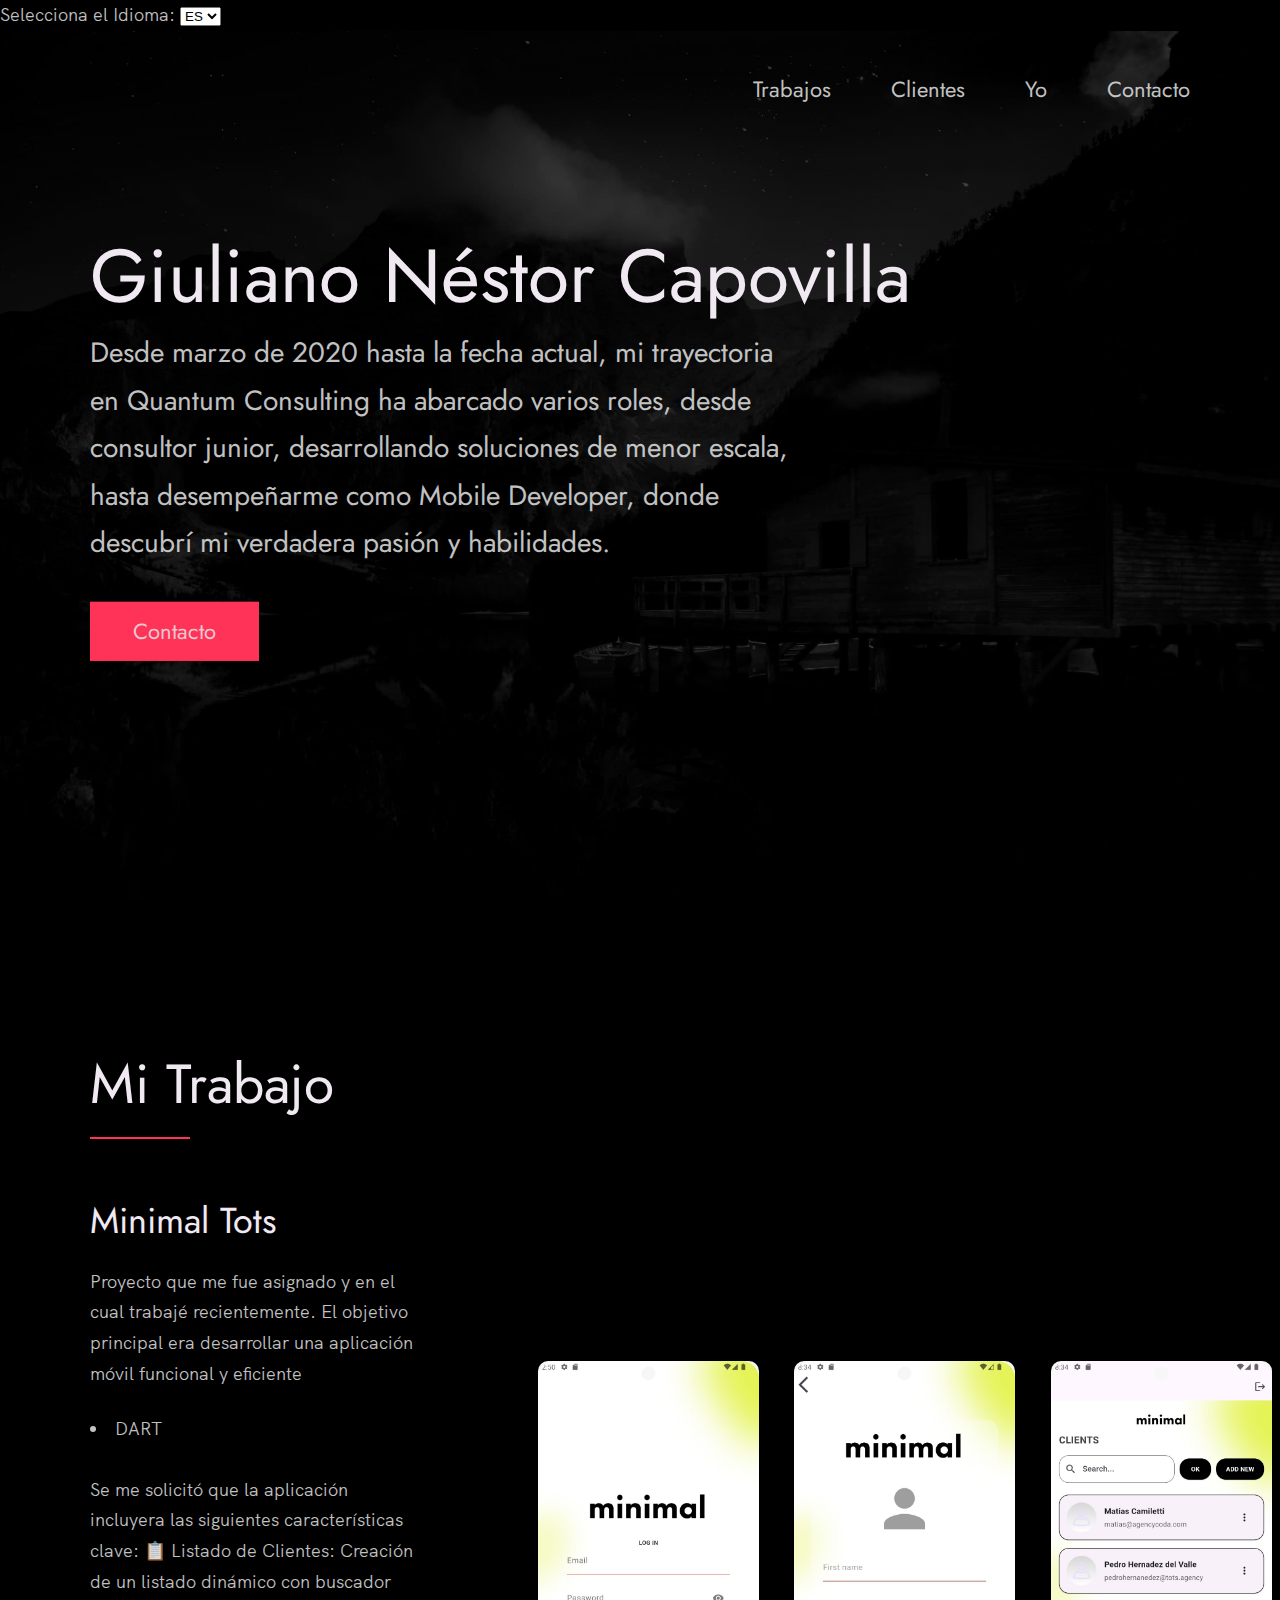
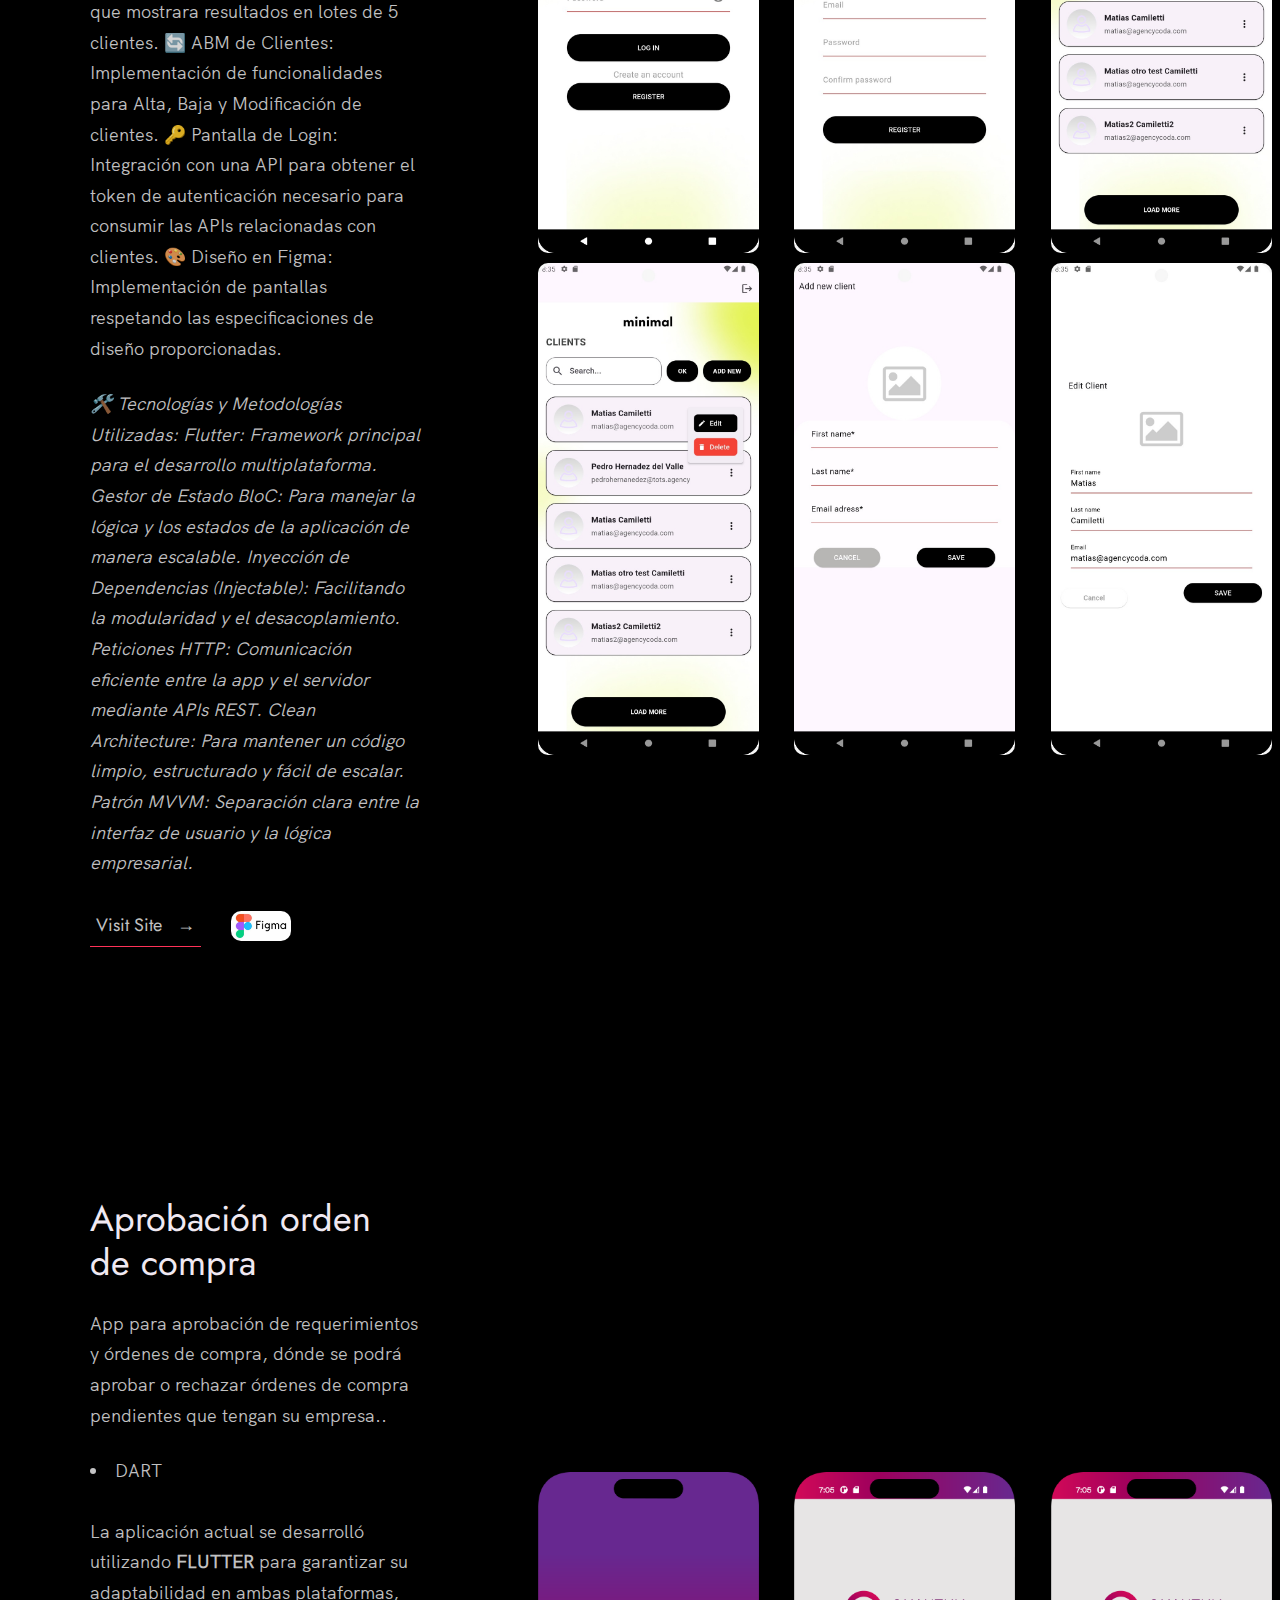
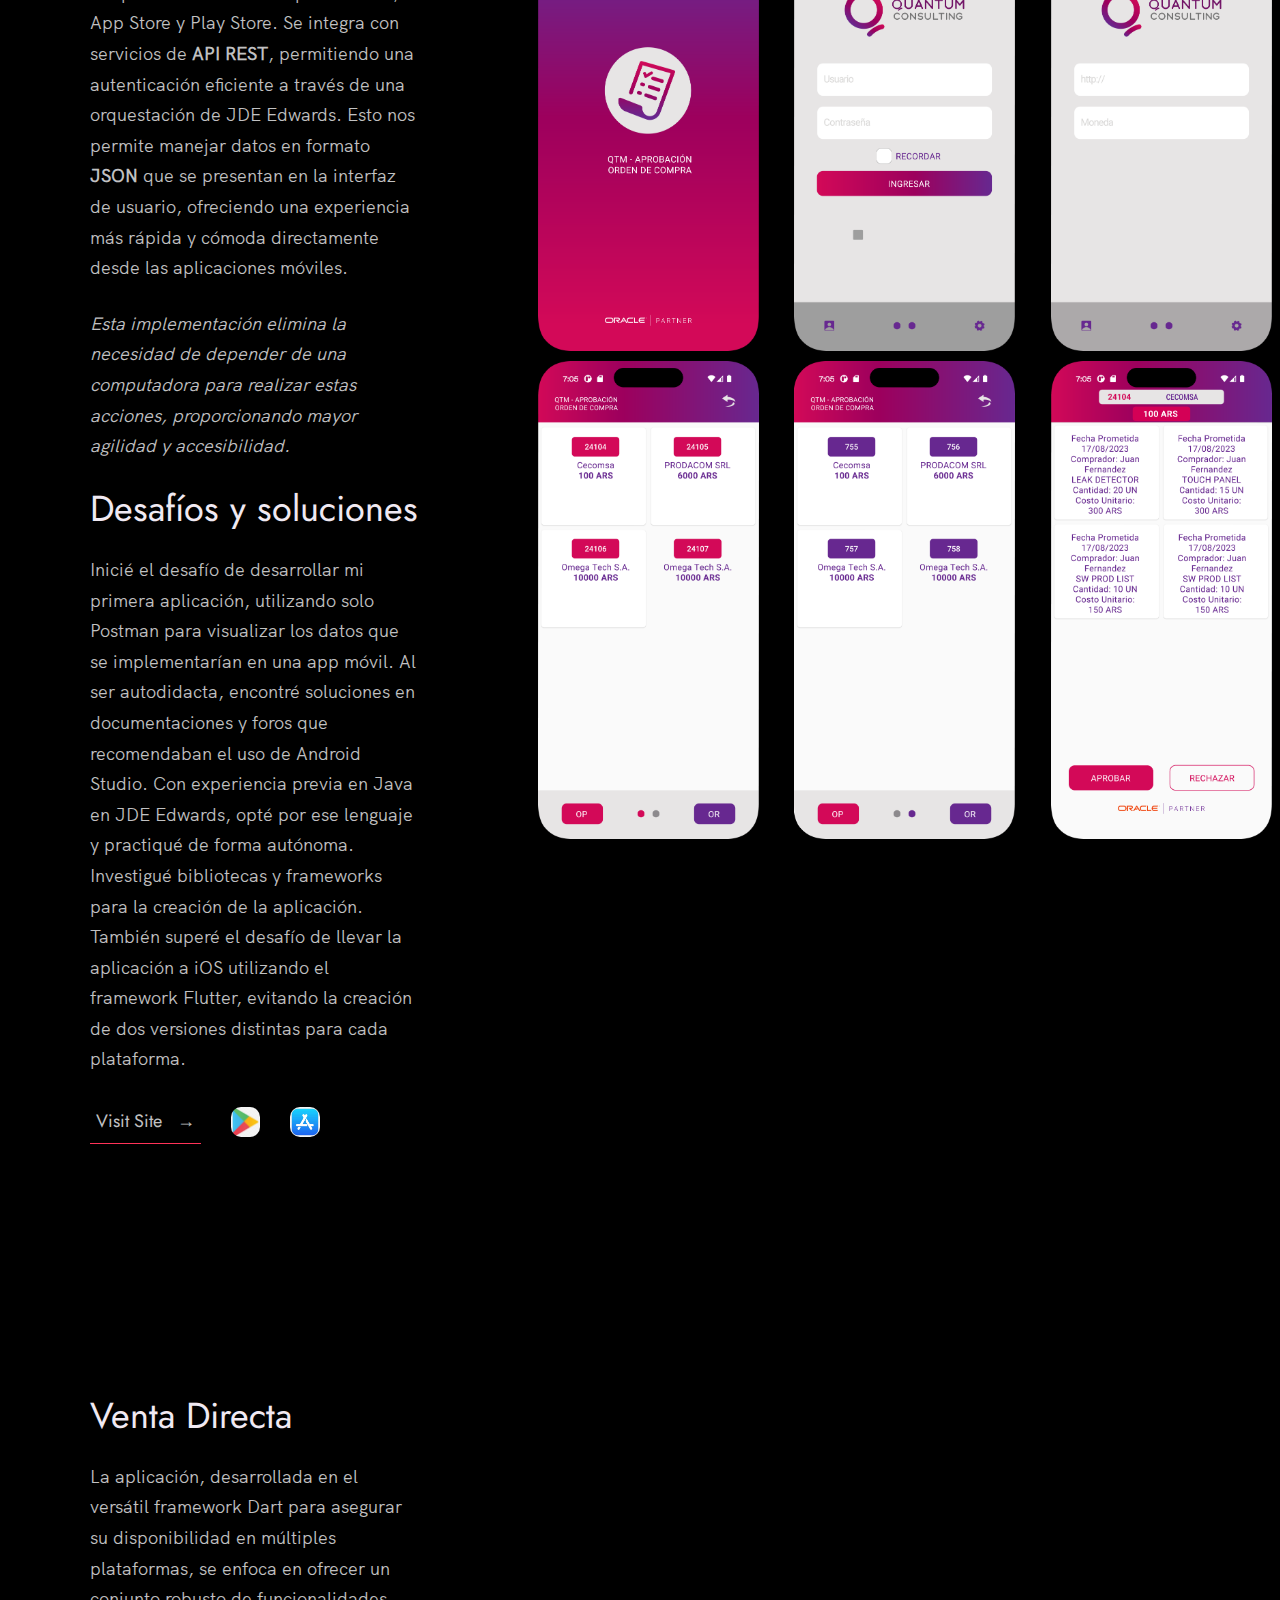
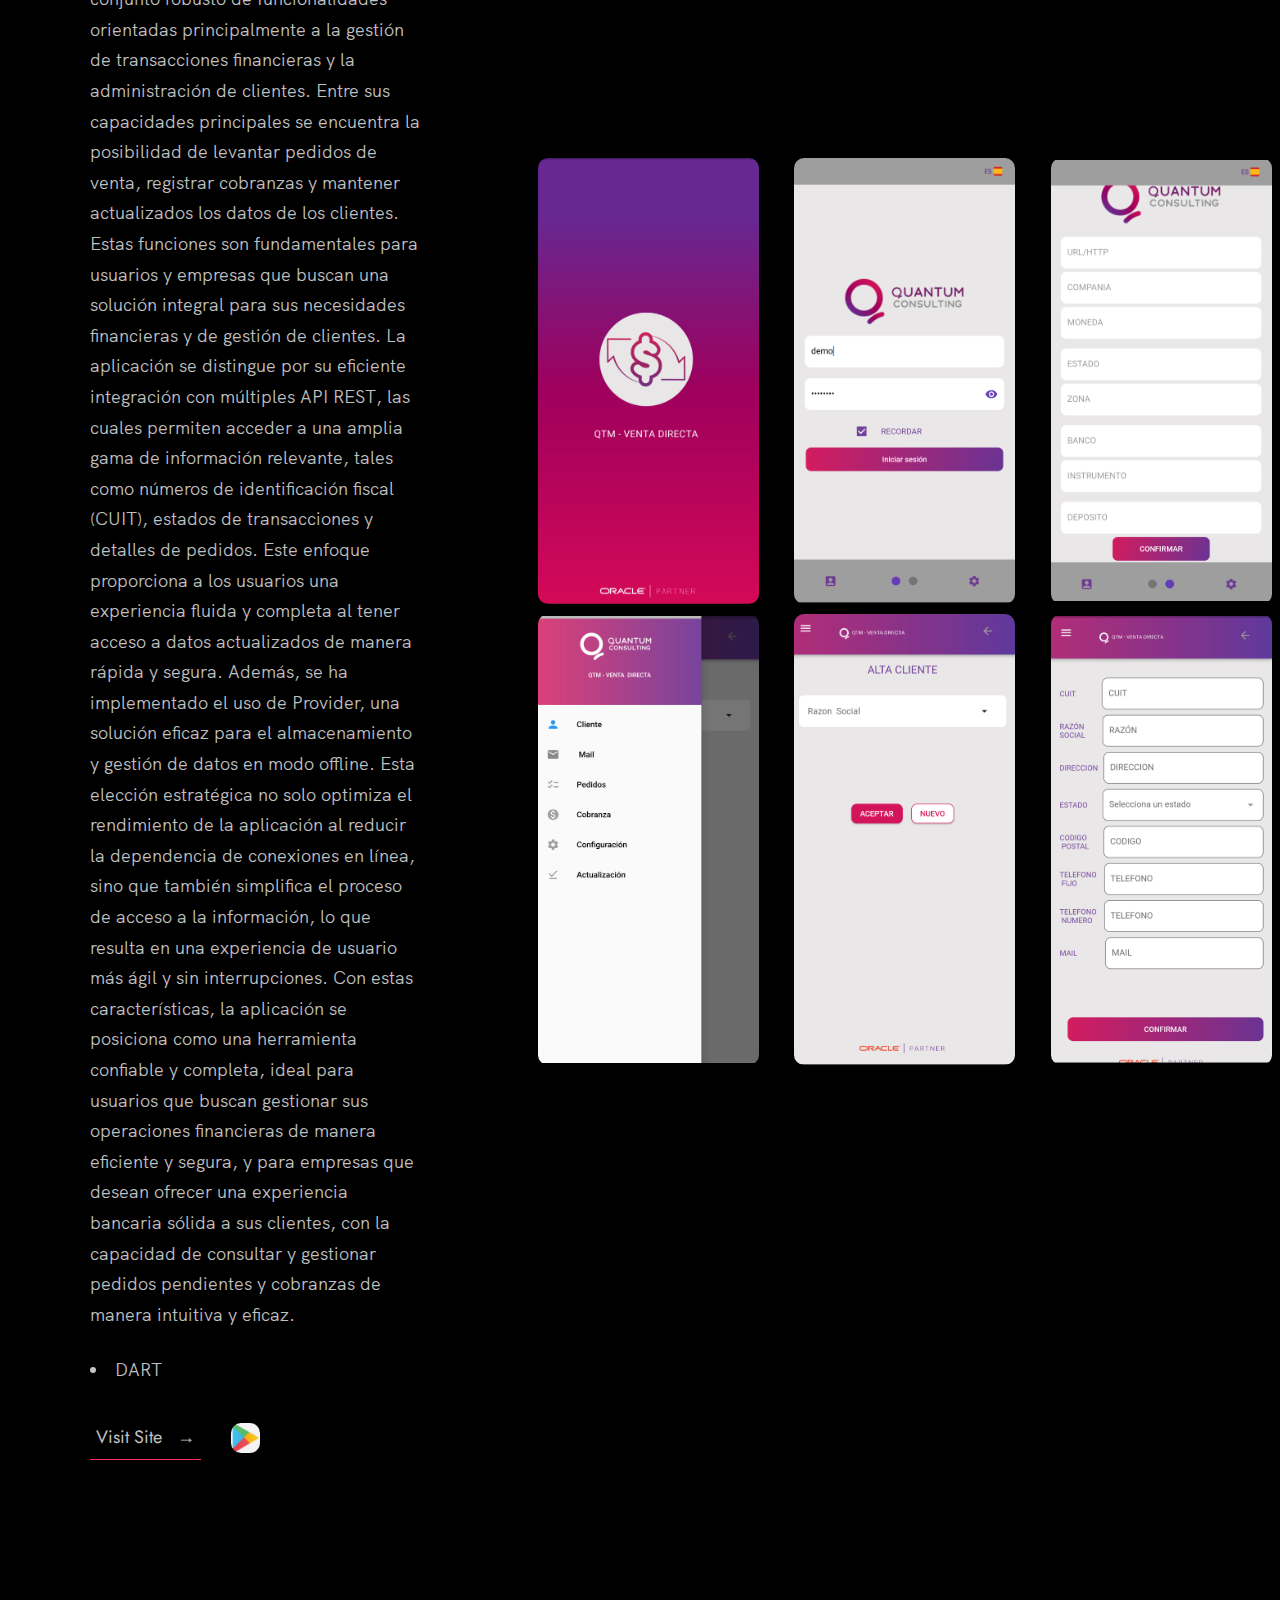
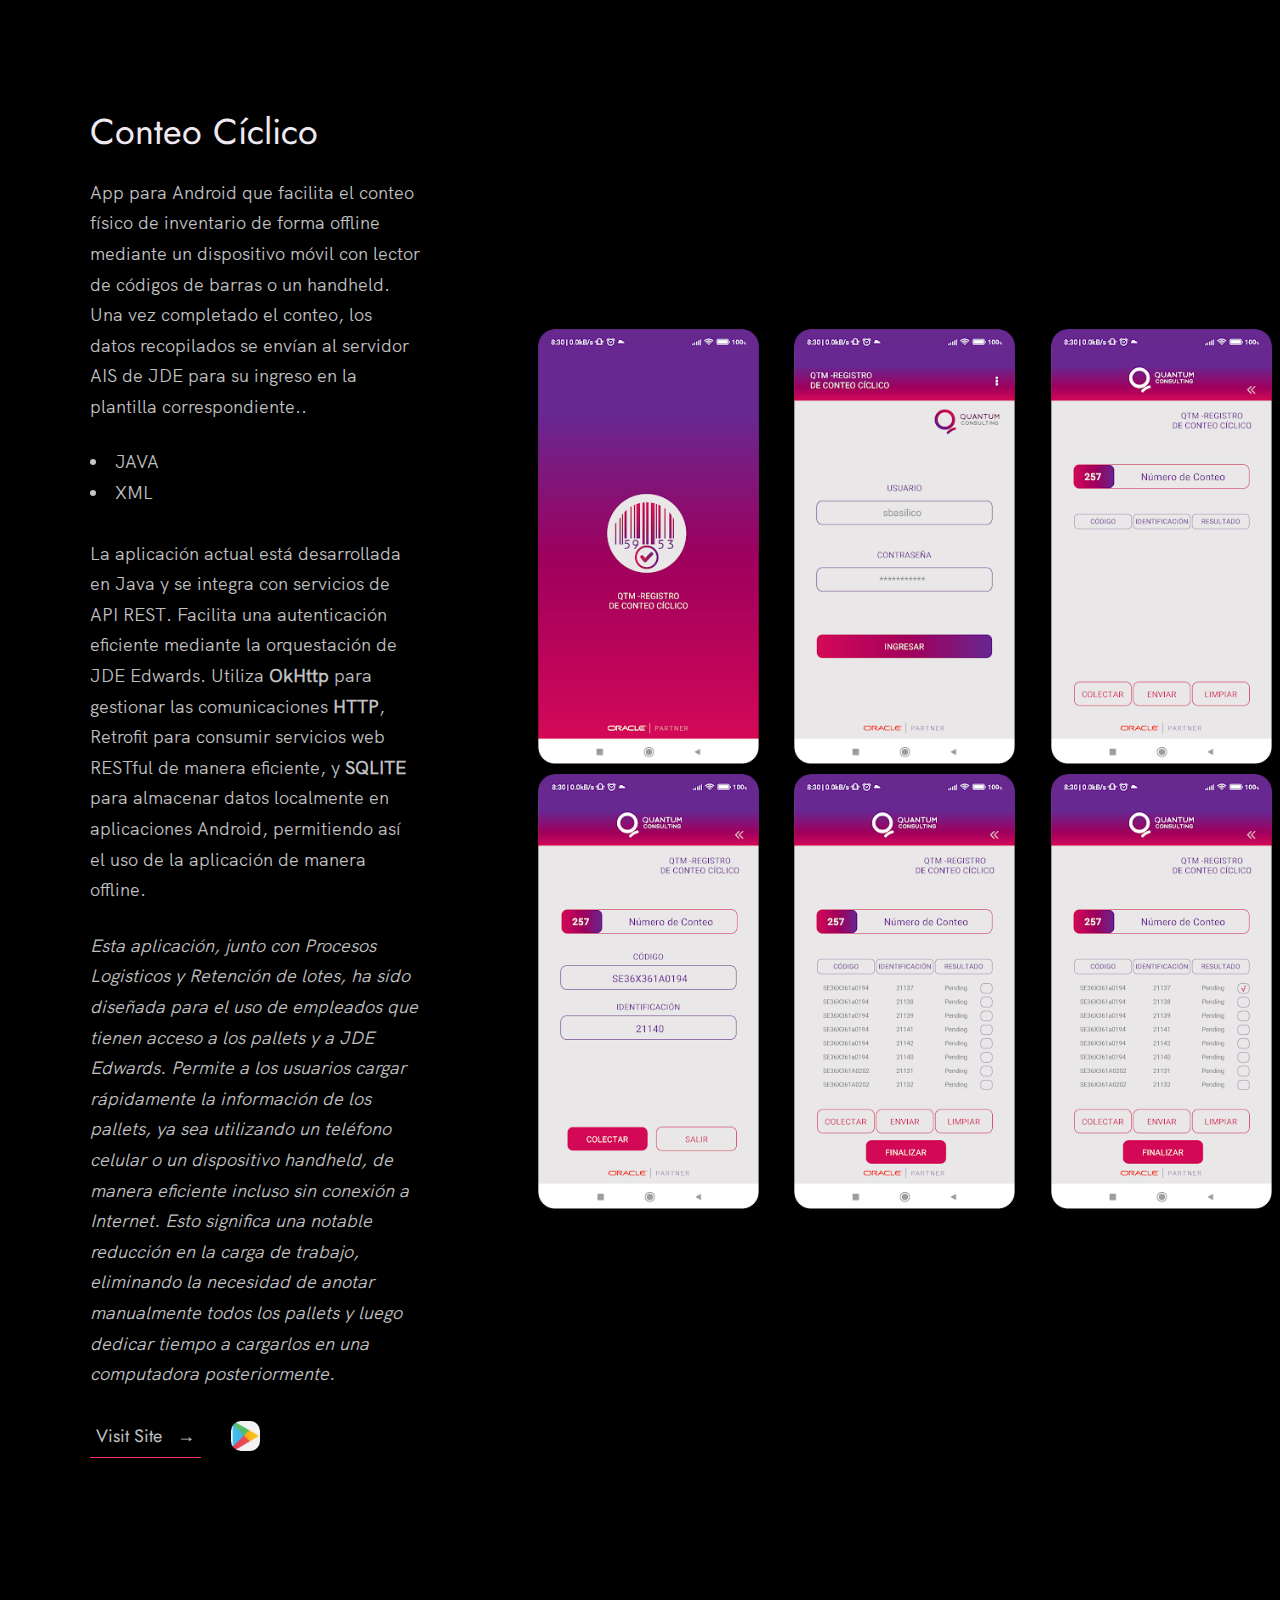
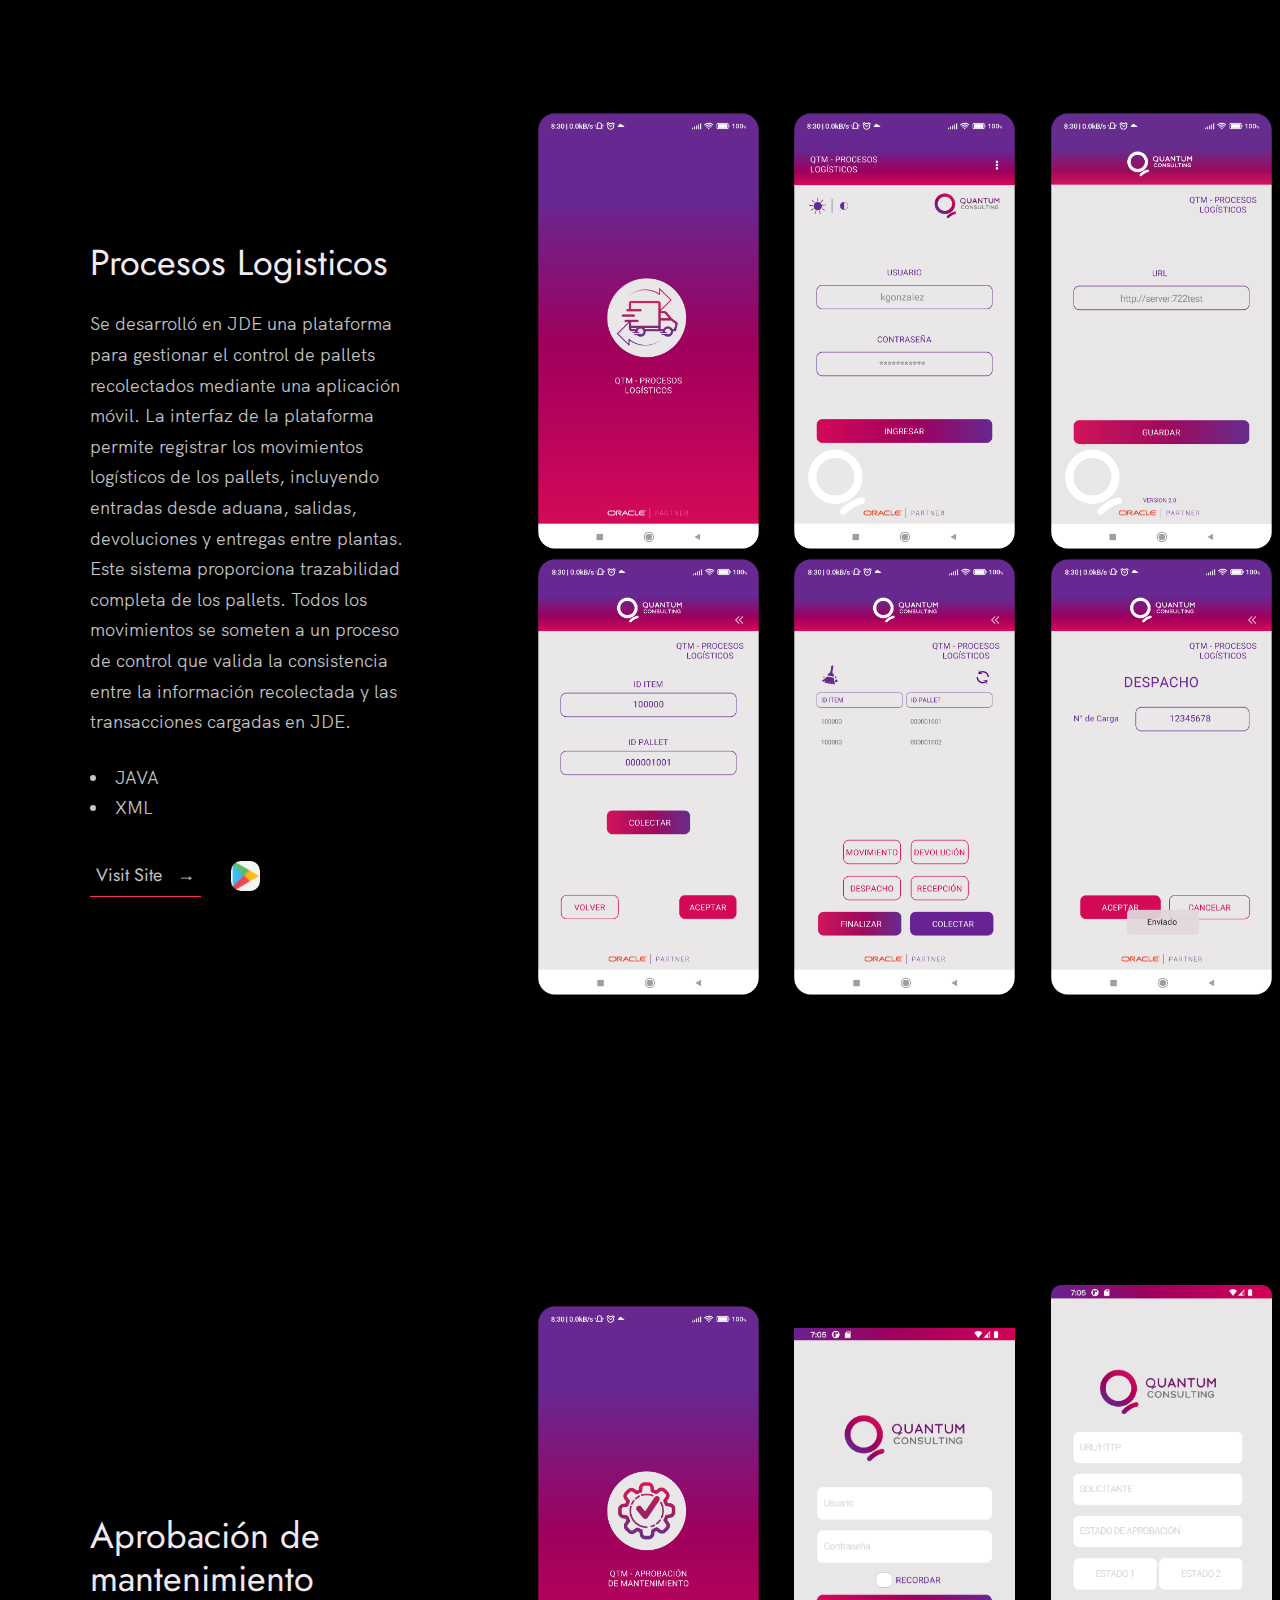
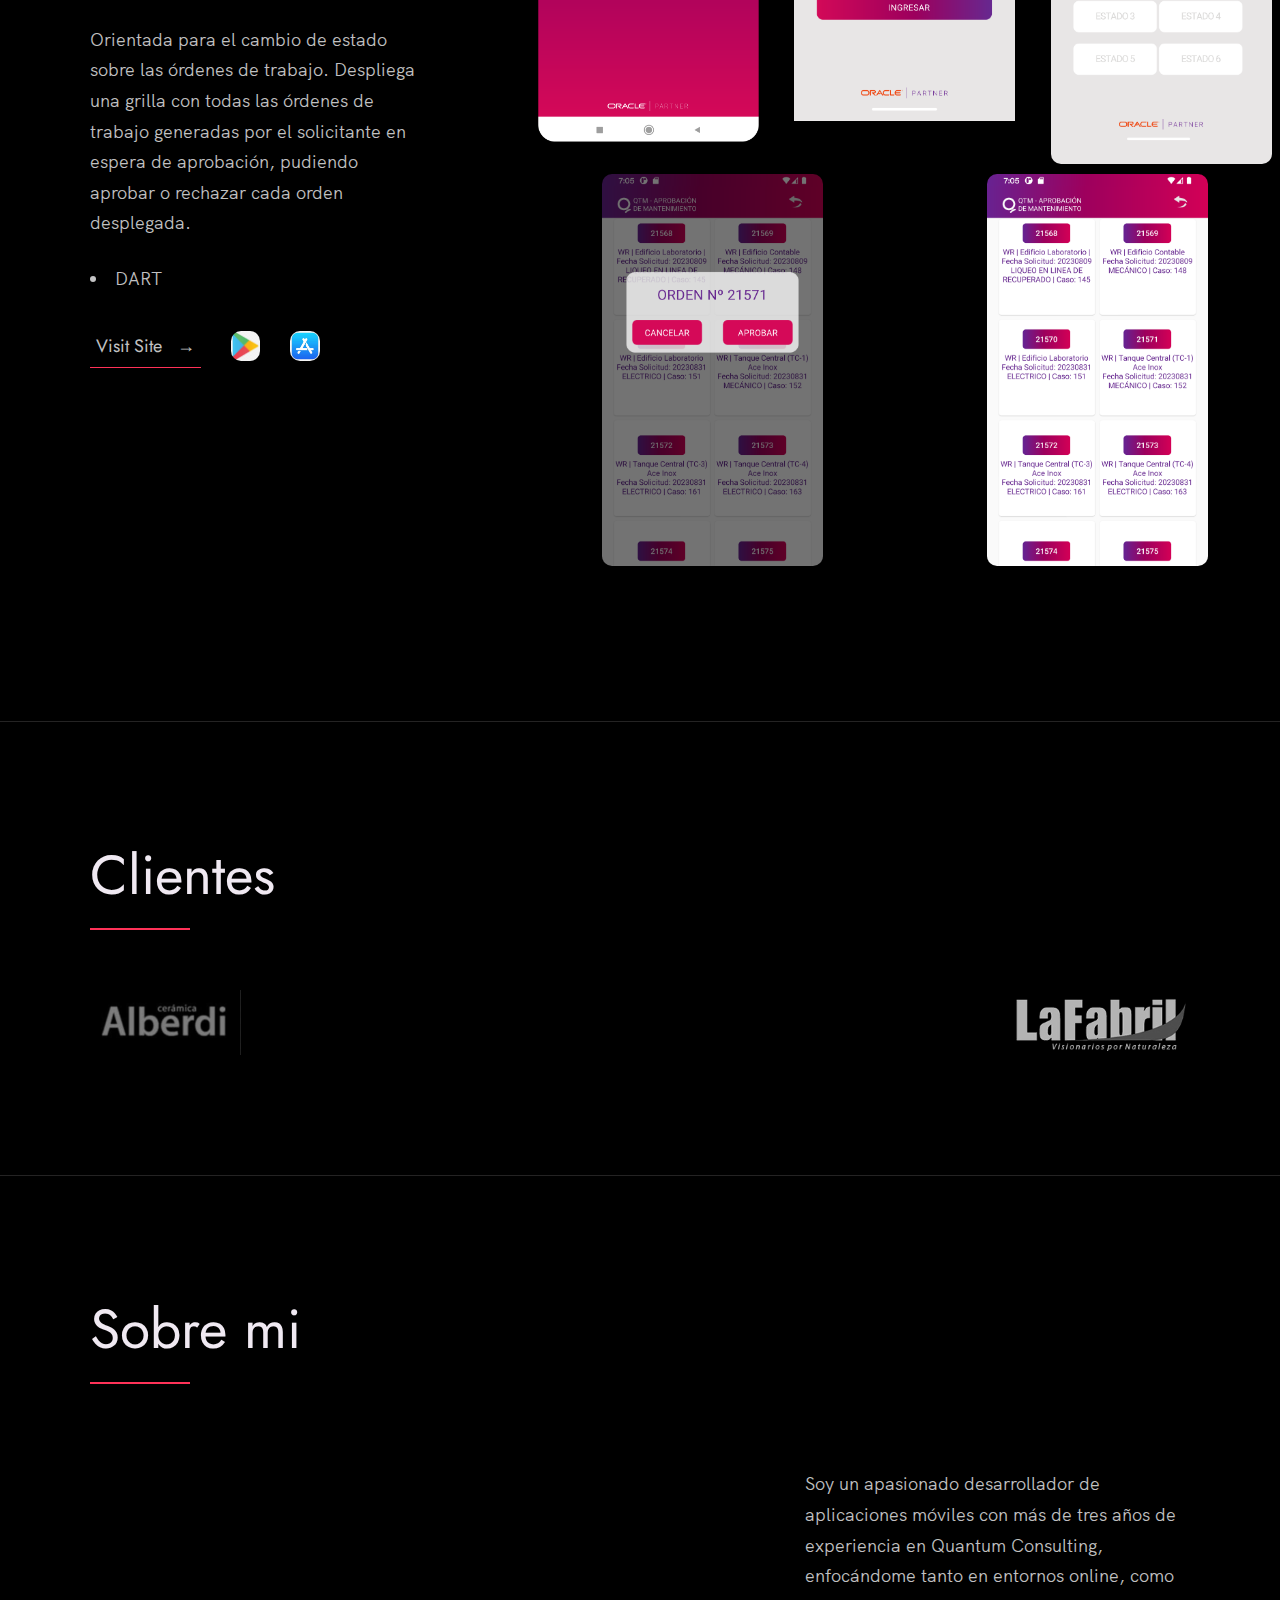
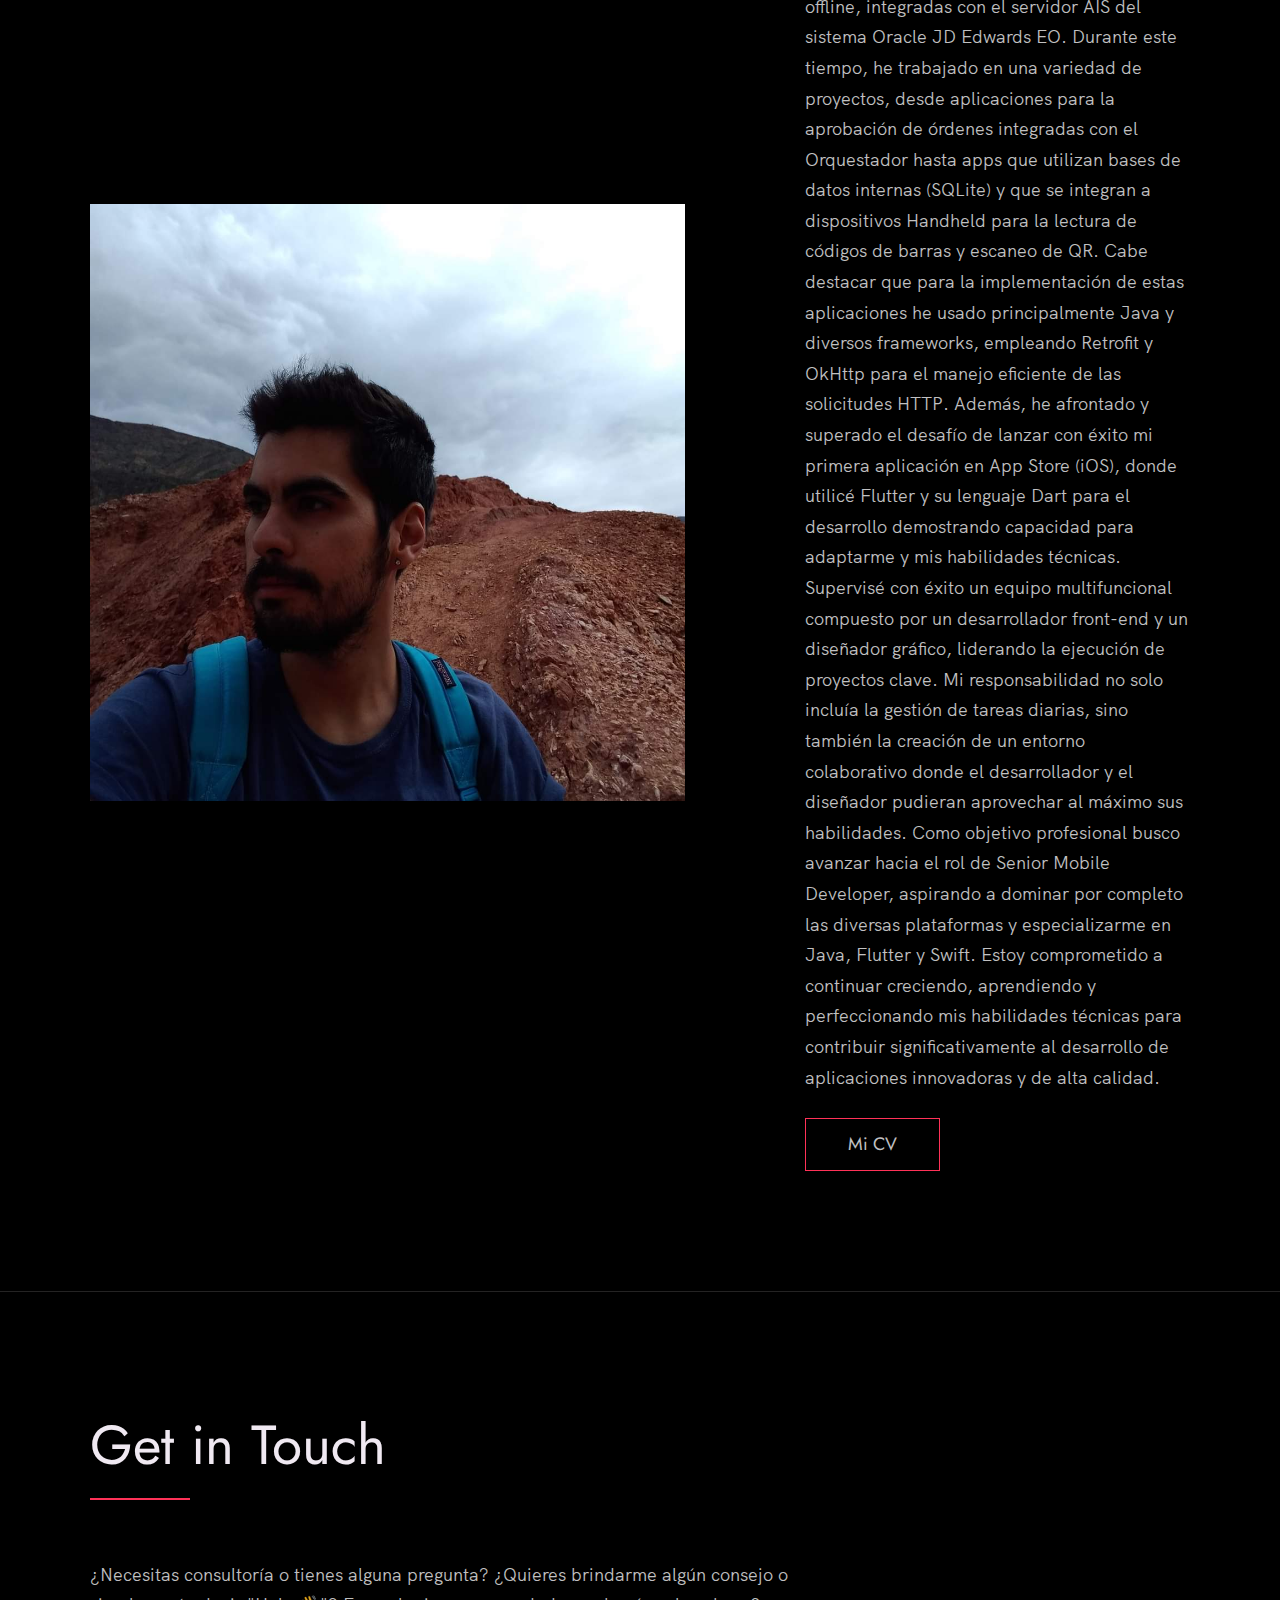
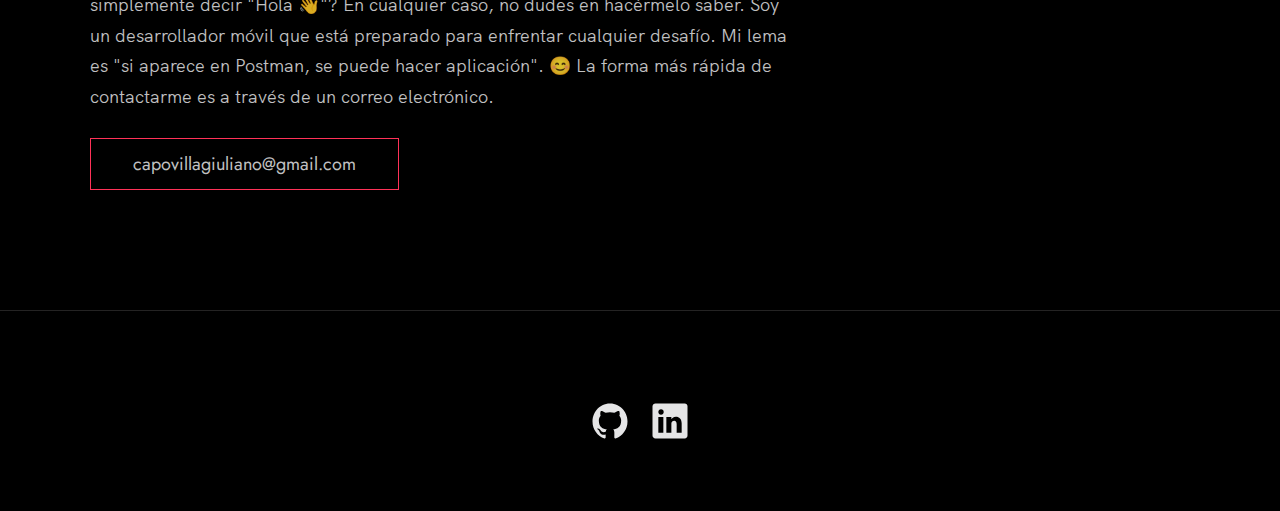
==== commit 56e09ceb: "tots test" ====
--- a/index.html
+++ b/index.html
@@ -78,6 +78,61 @@
         <div class="work__boxes">
 
           <!-- Each div with the work__box class is a project. -->
+
+          <div class="work__box">
+            <div class="work__text">
+              <h3>Minimal Tots</h3>
+              <p>
+                 Proyecto que me fue asignado y en el cual trabajé recientemente.
+                El objetivo principal era desarrollar una aplicación móvil funcional y eficiente
+              </p>
+              <ul class="work__list">
+                <li>DART</li>
+              </ul>
+              <p>Se me solicitó que la aplicación incluyera las siguientes características clave:
+
+                📋 Listado de Clientes: Creación de un listado dinámico con buscador que mostrara resultados en lotes de 5 clientes.
+                
+                🔄 ABM de Clientes: Implementación de funcionalidades para Alta, Baja y Modificación de clientes.
+                
+                🔑 Pantalla de Login: Integración con una API para obtener el token de autenticación necesario para consumir las APIs relacionadas con clientes.
+                
+                🎨 Diseño en Figma: Implementación de pantallas respetando las especificaciones de diseño proporcionadas.
+                
+                
+
+              <p><em> 🛠️ Tecnologías y Metodologías Utilizadas:
+                
+                Flutter: Framework principal para el desarrollo multiplataforma.
+                Gestor de Estado BloC: Para manejar la lógica y los estados de la aplicación de manera escalable.
+                Inyección de Dependencias (Injectable): Facilitando la modularidad y el desacoplamiento.
+                Peticiones HTTP: Comunicación eficiente entre la app y el servidor mediante APIs REST.
+                Clean Architecture: Para mantener un código limpio, estructurado y fácil de escalar.
+                Patrón MVVM: Separación clara entre la interfaz de usuario y la lógica empresarial.</em></p>
+
+              <div class="work__links">
+                <a href="https://nisar.surge.sh" target="_blank" class="link__text">
+                  Visit Site <span>&rarr;</span>
+                </a>
+                <a href=https://www.figma.com/file/dzuzxssHPePHIJ75Y4U1Jk/Flutter-Challenge?node-id=0%3A1" title="View Source Code" target="_blank">
+                  <img src="./images/figma.png" class="work__code" alt="GitHub">
+                </a>
+              </div>
+            </div>
+            <div class="work__image-container">
+              <div class="work__image-box">
+                <img src="./images/tots1.jpeg" class="work__image" alt="Project 1" />
+                <img src="./images/tots2.png" class="work__image" alt="Project 1" />
+                <img src="./images/tots3.png" class="work__image" alt="Project 1" />
+              </div>
+            
+              <div class="work__image-box">
+                <img src="./images/tots4.png" class="work__image" alt="Project 1" />
+                <img src="./images/tots5.png" class="work__image" alt="Project 1" />
+                <img src="./images/tots6.png" class="work__image" alt="Project 1" />
+              </div>
+            </div>
+          </div>
 
           <div class="work__box">
             <div class="work__text">
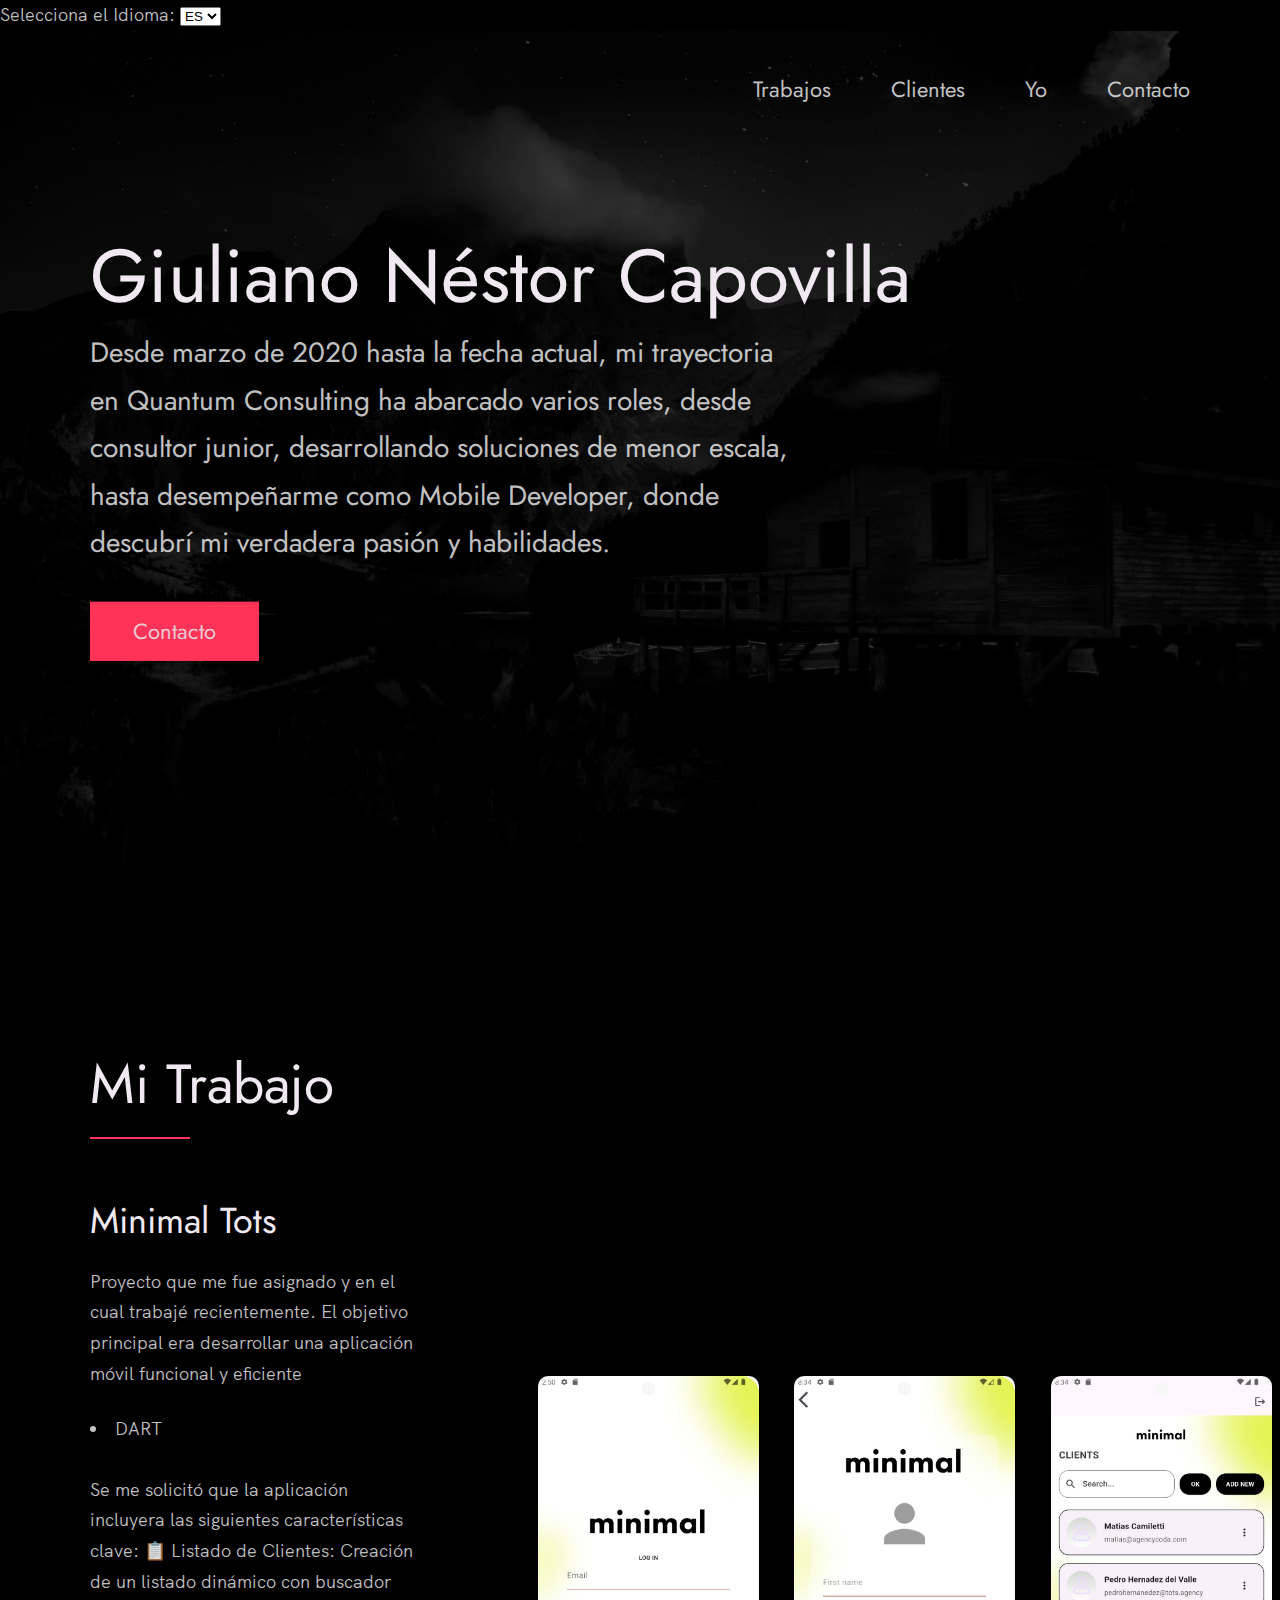
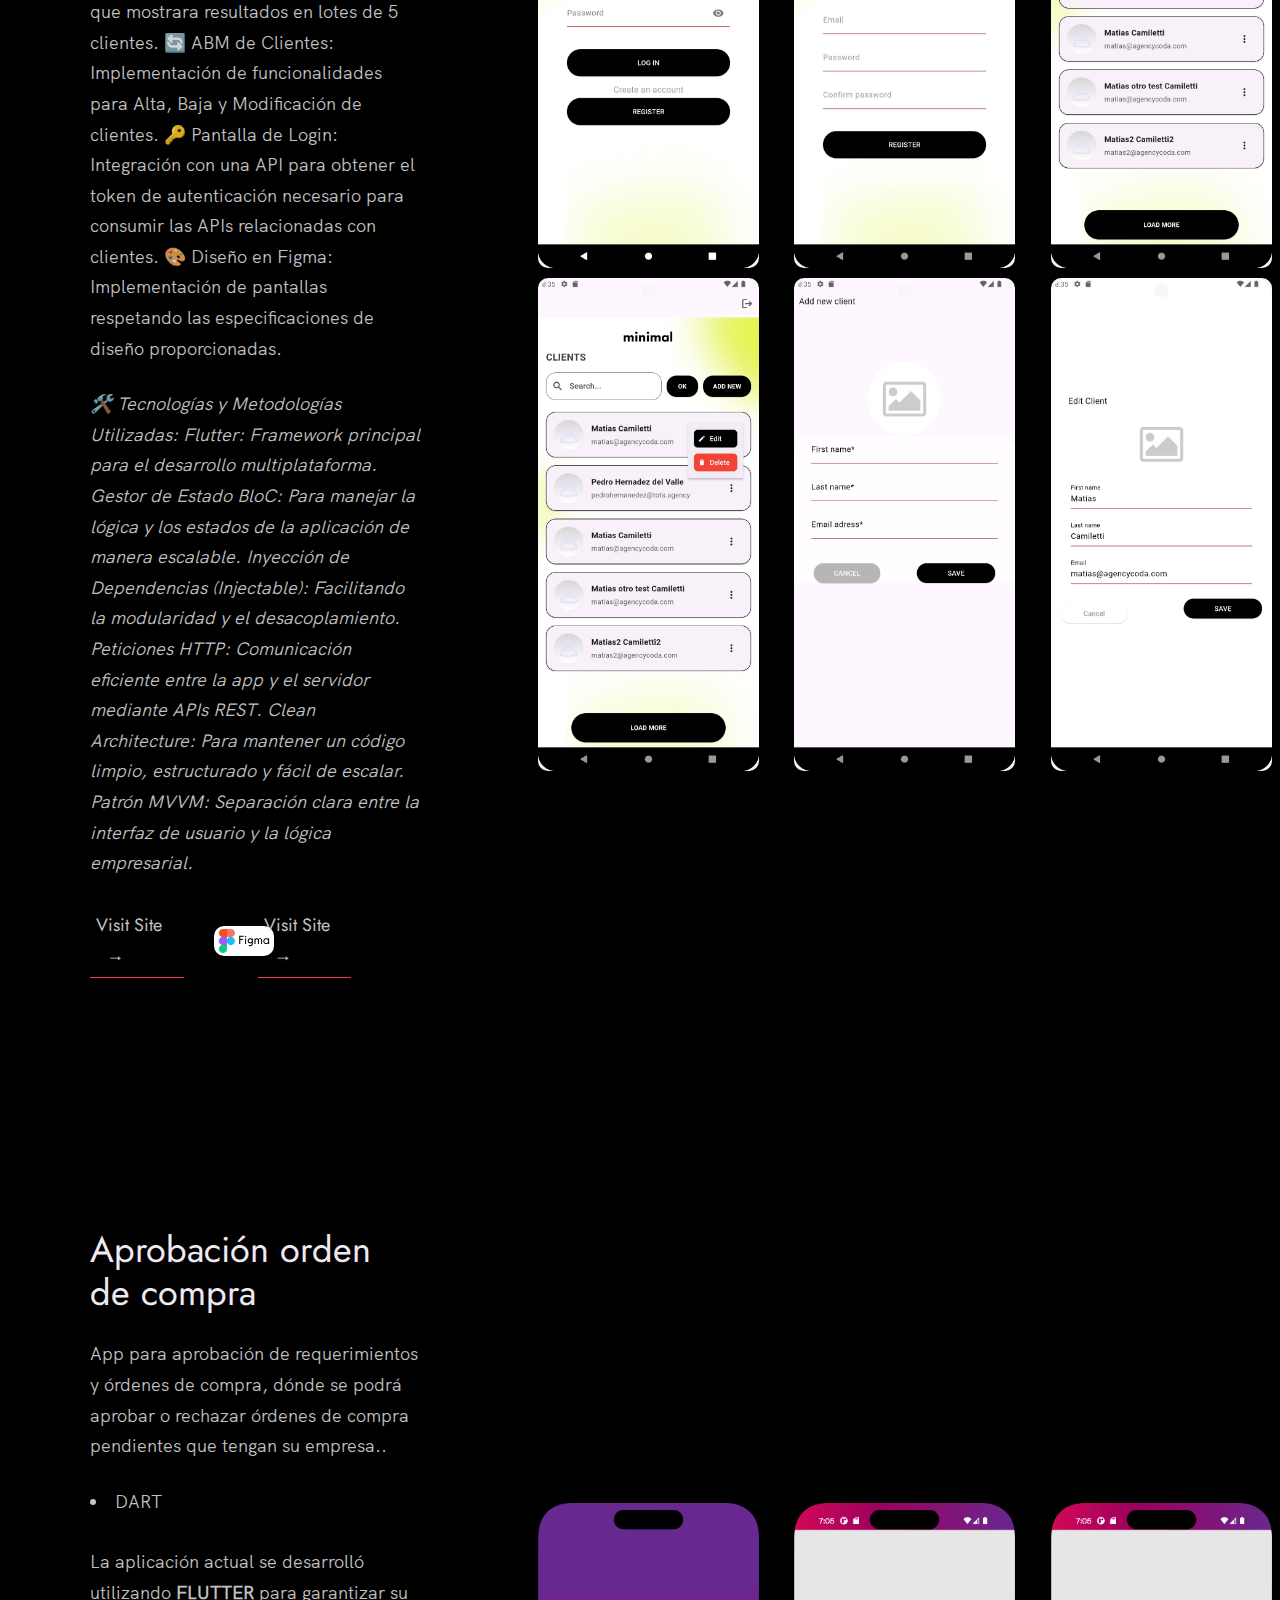
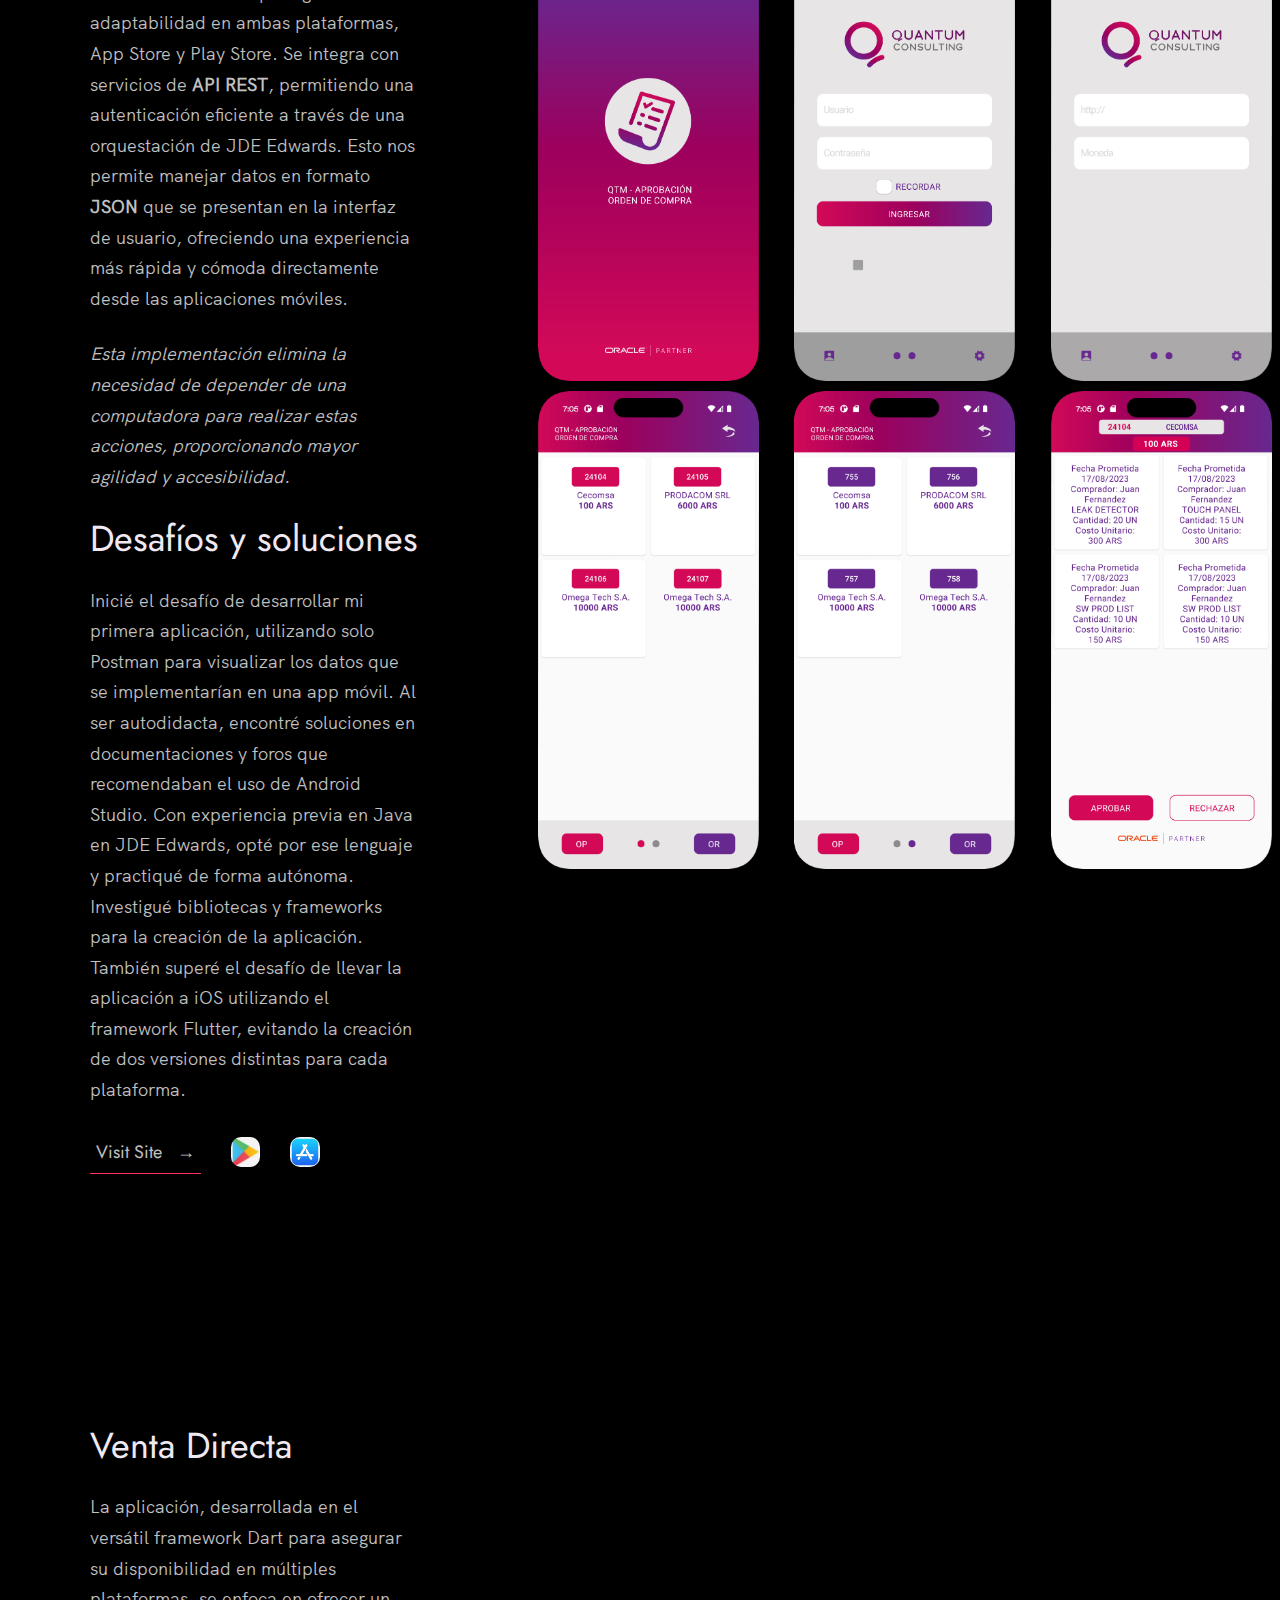
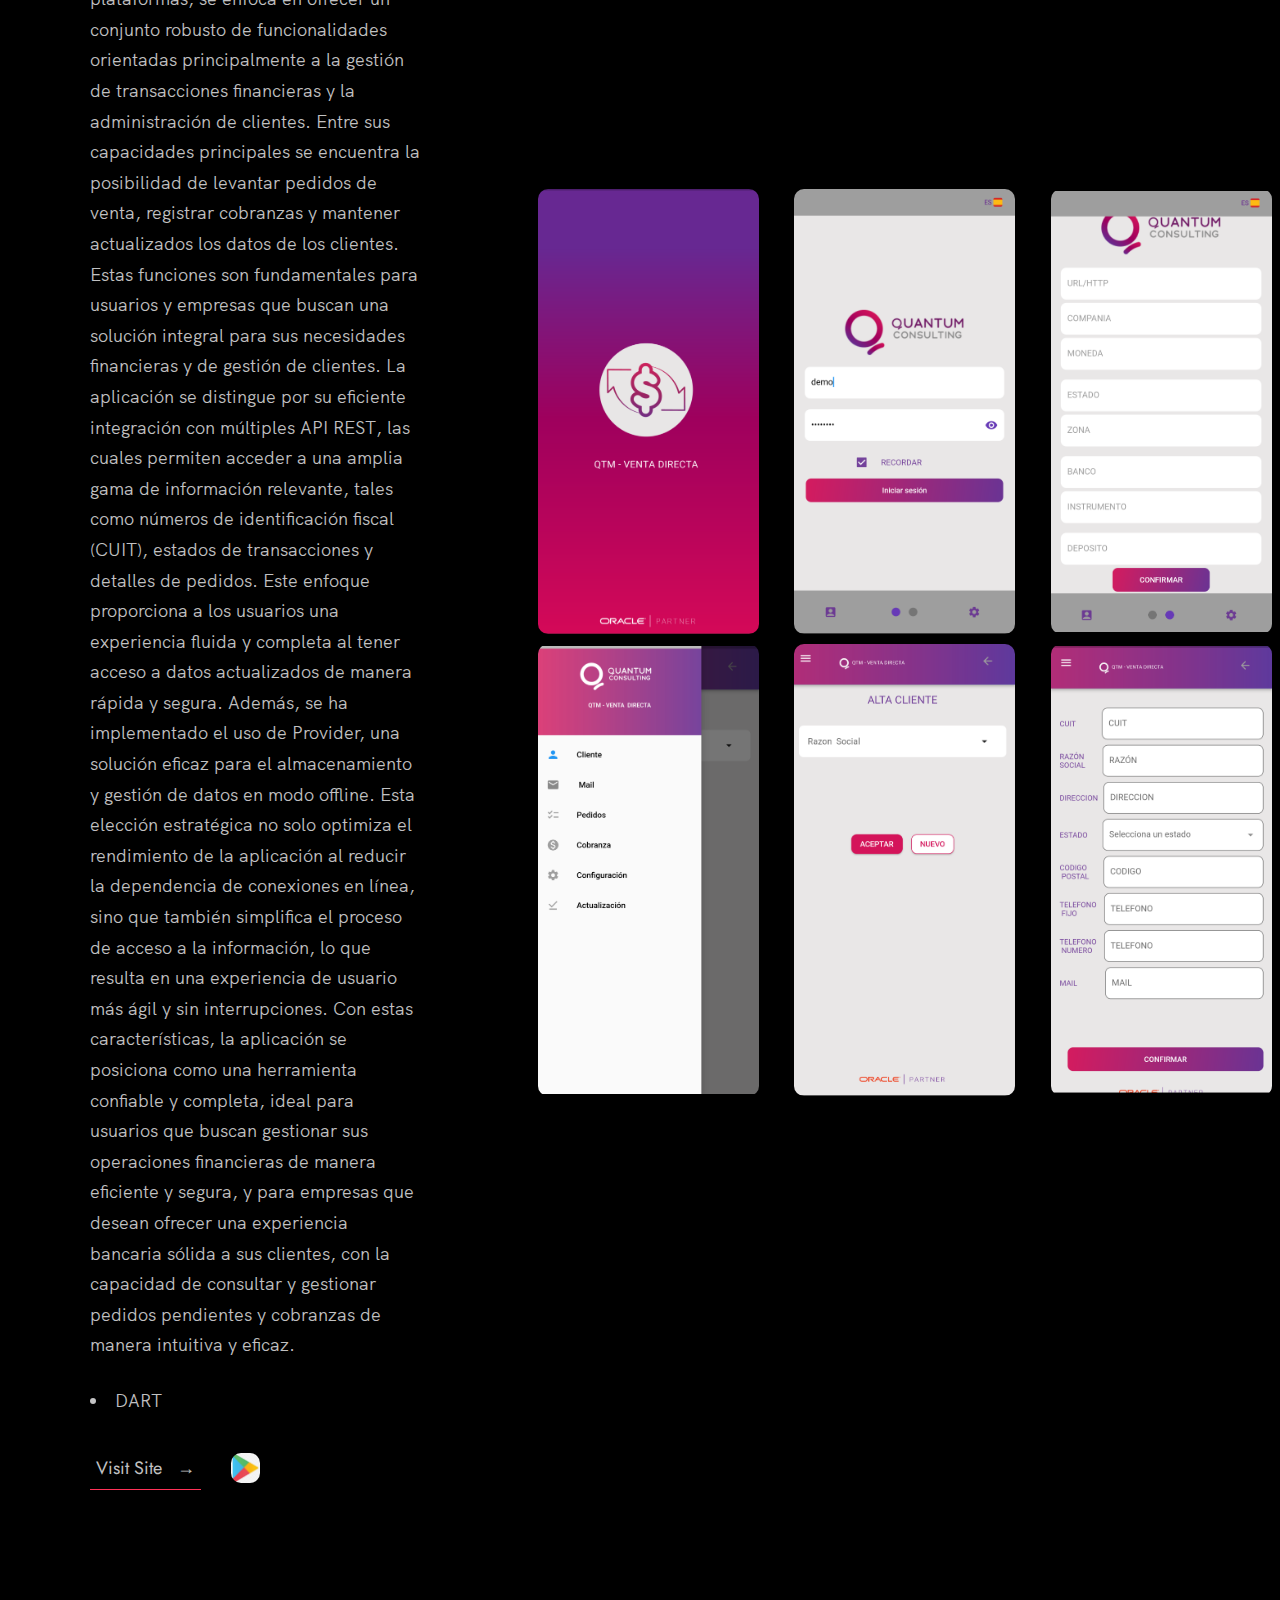
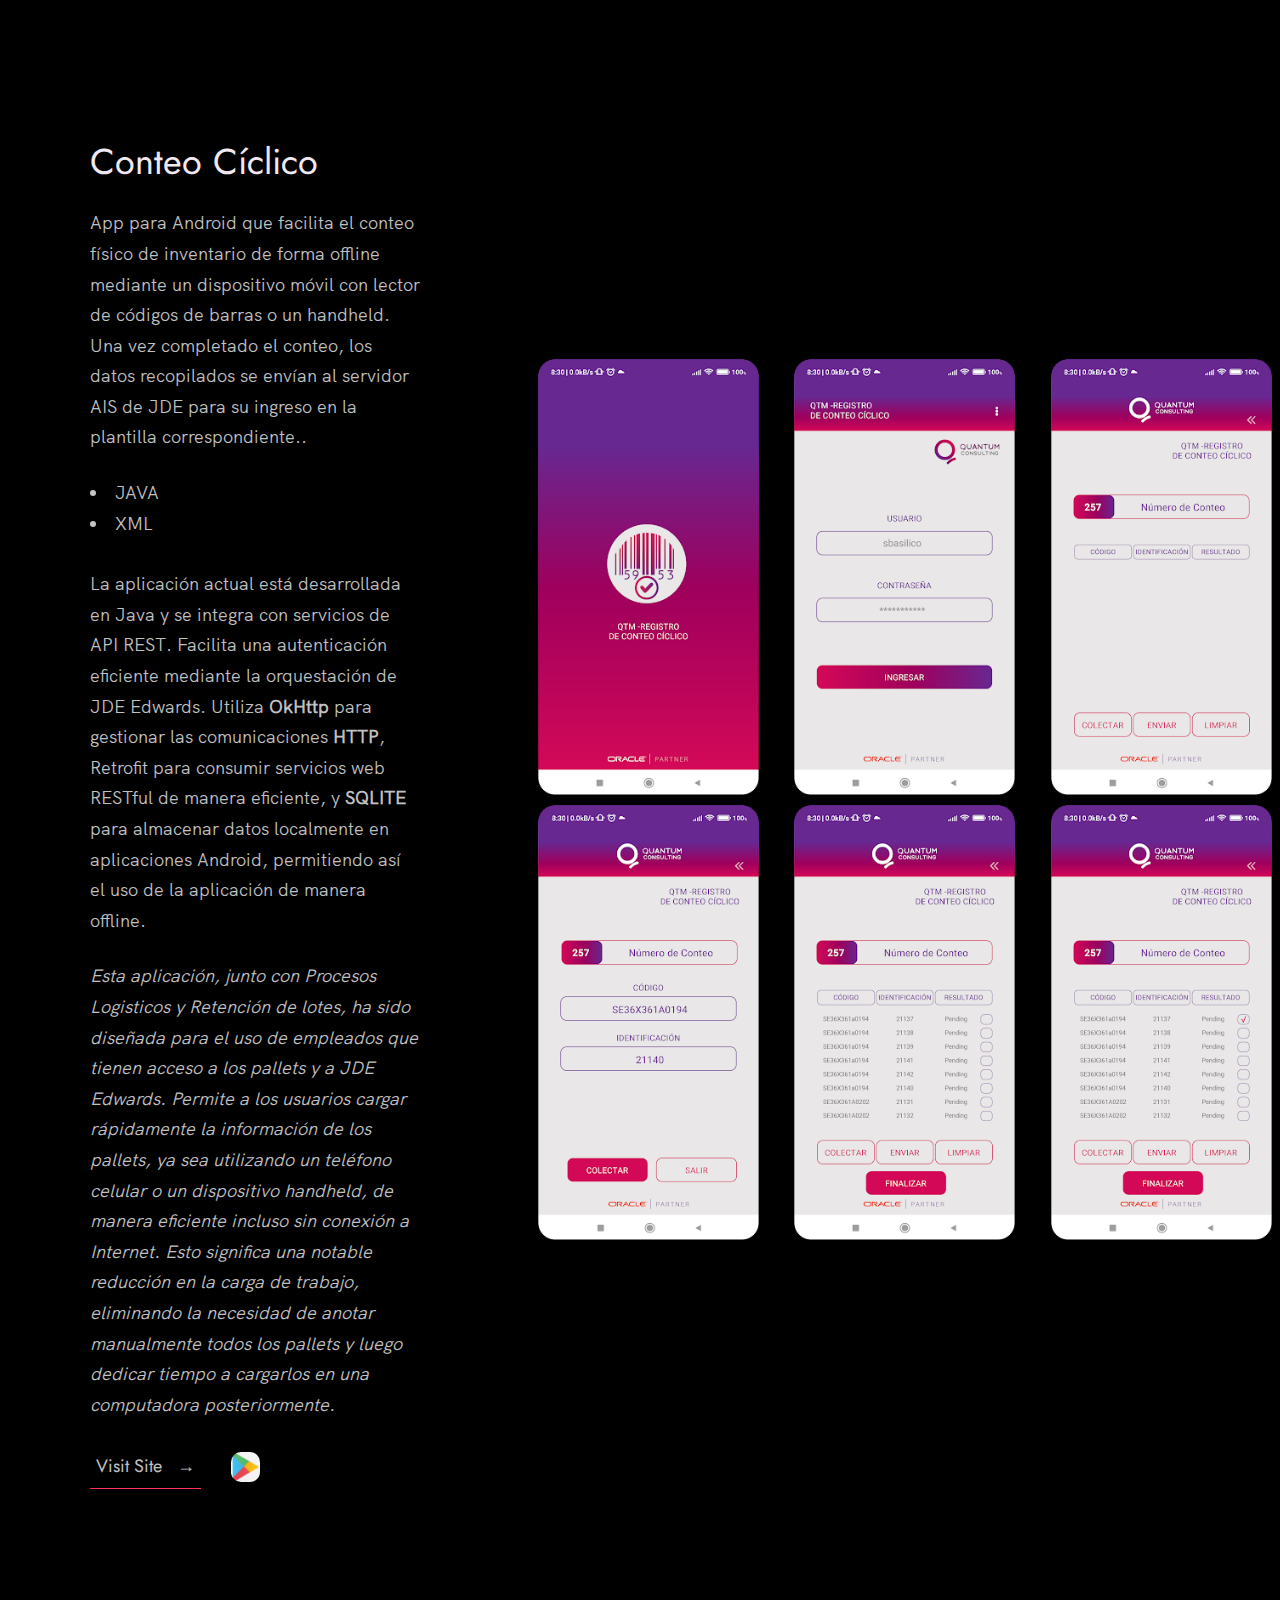
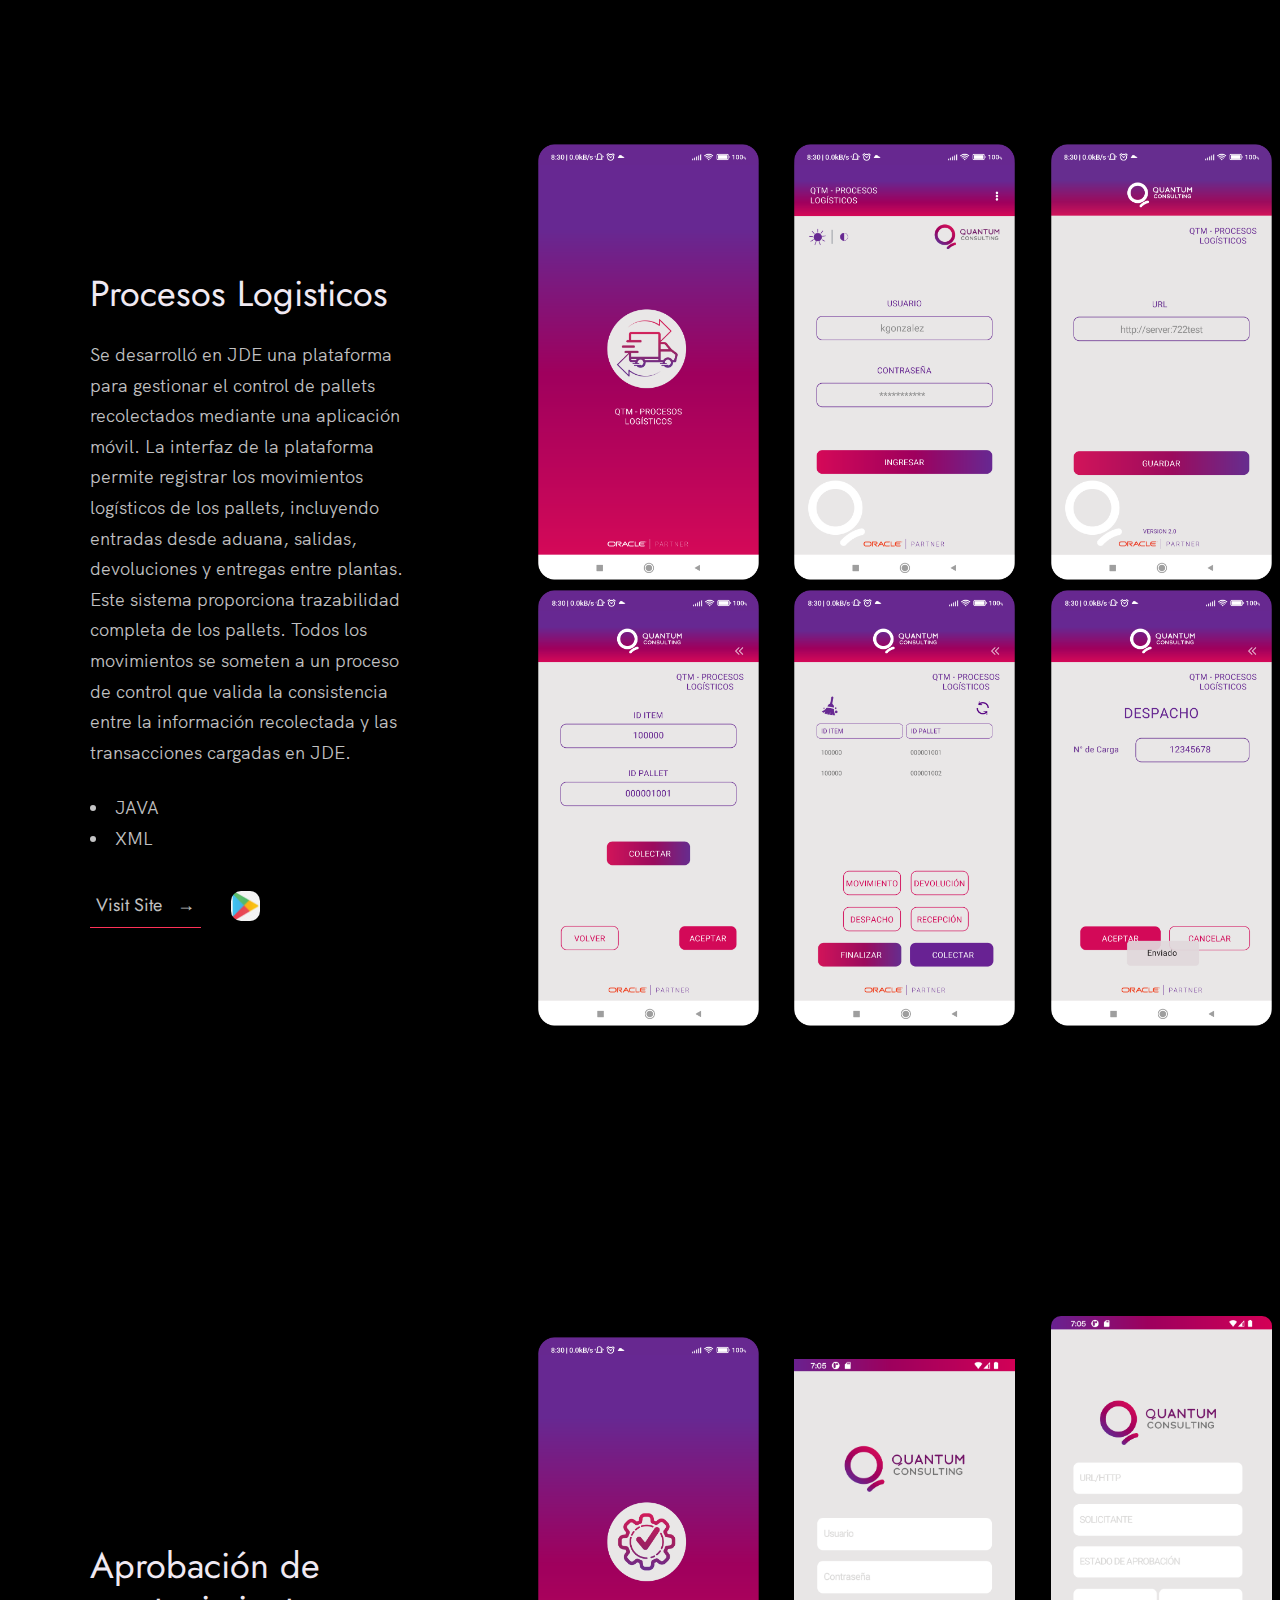
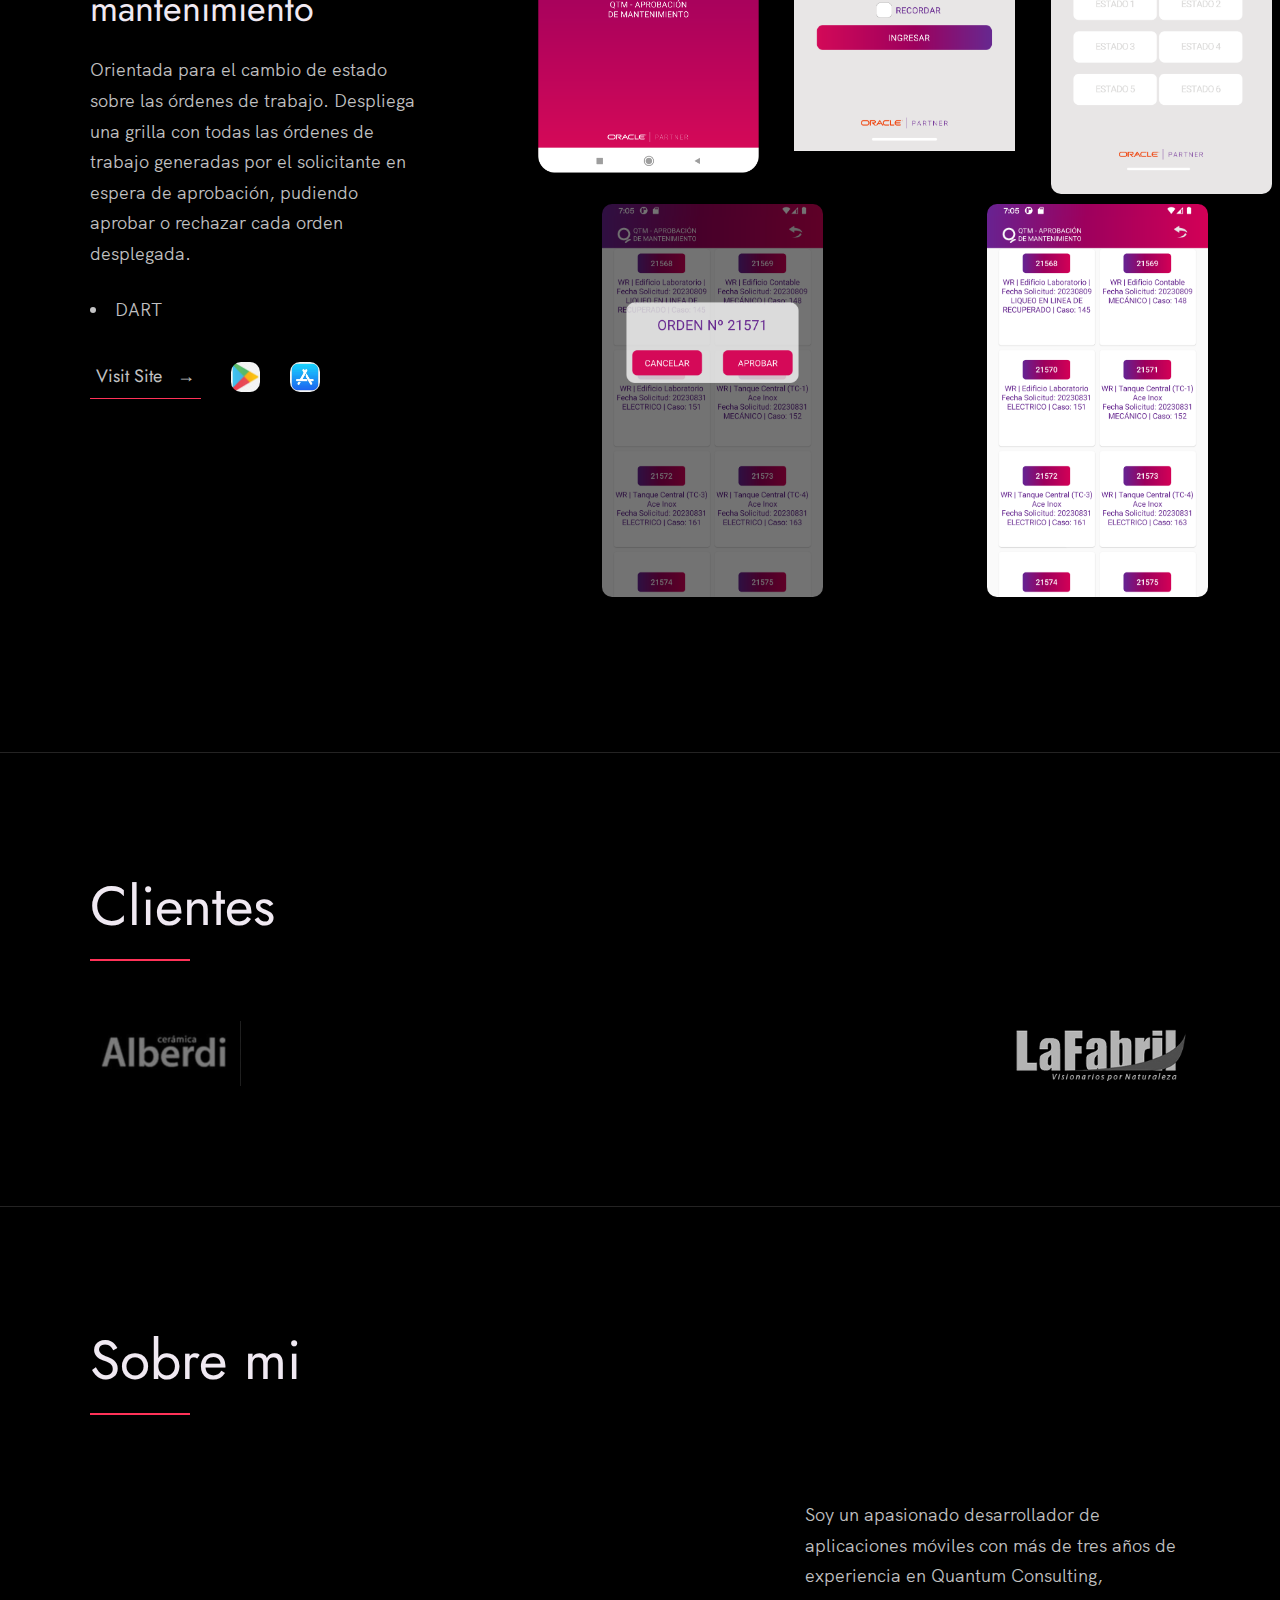
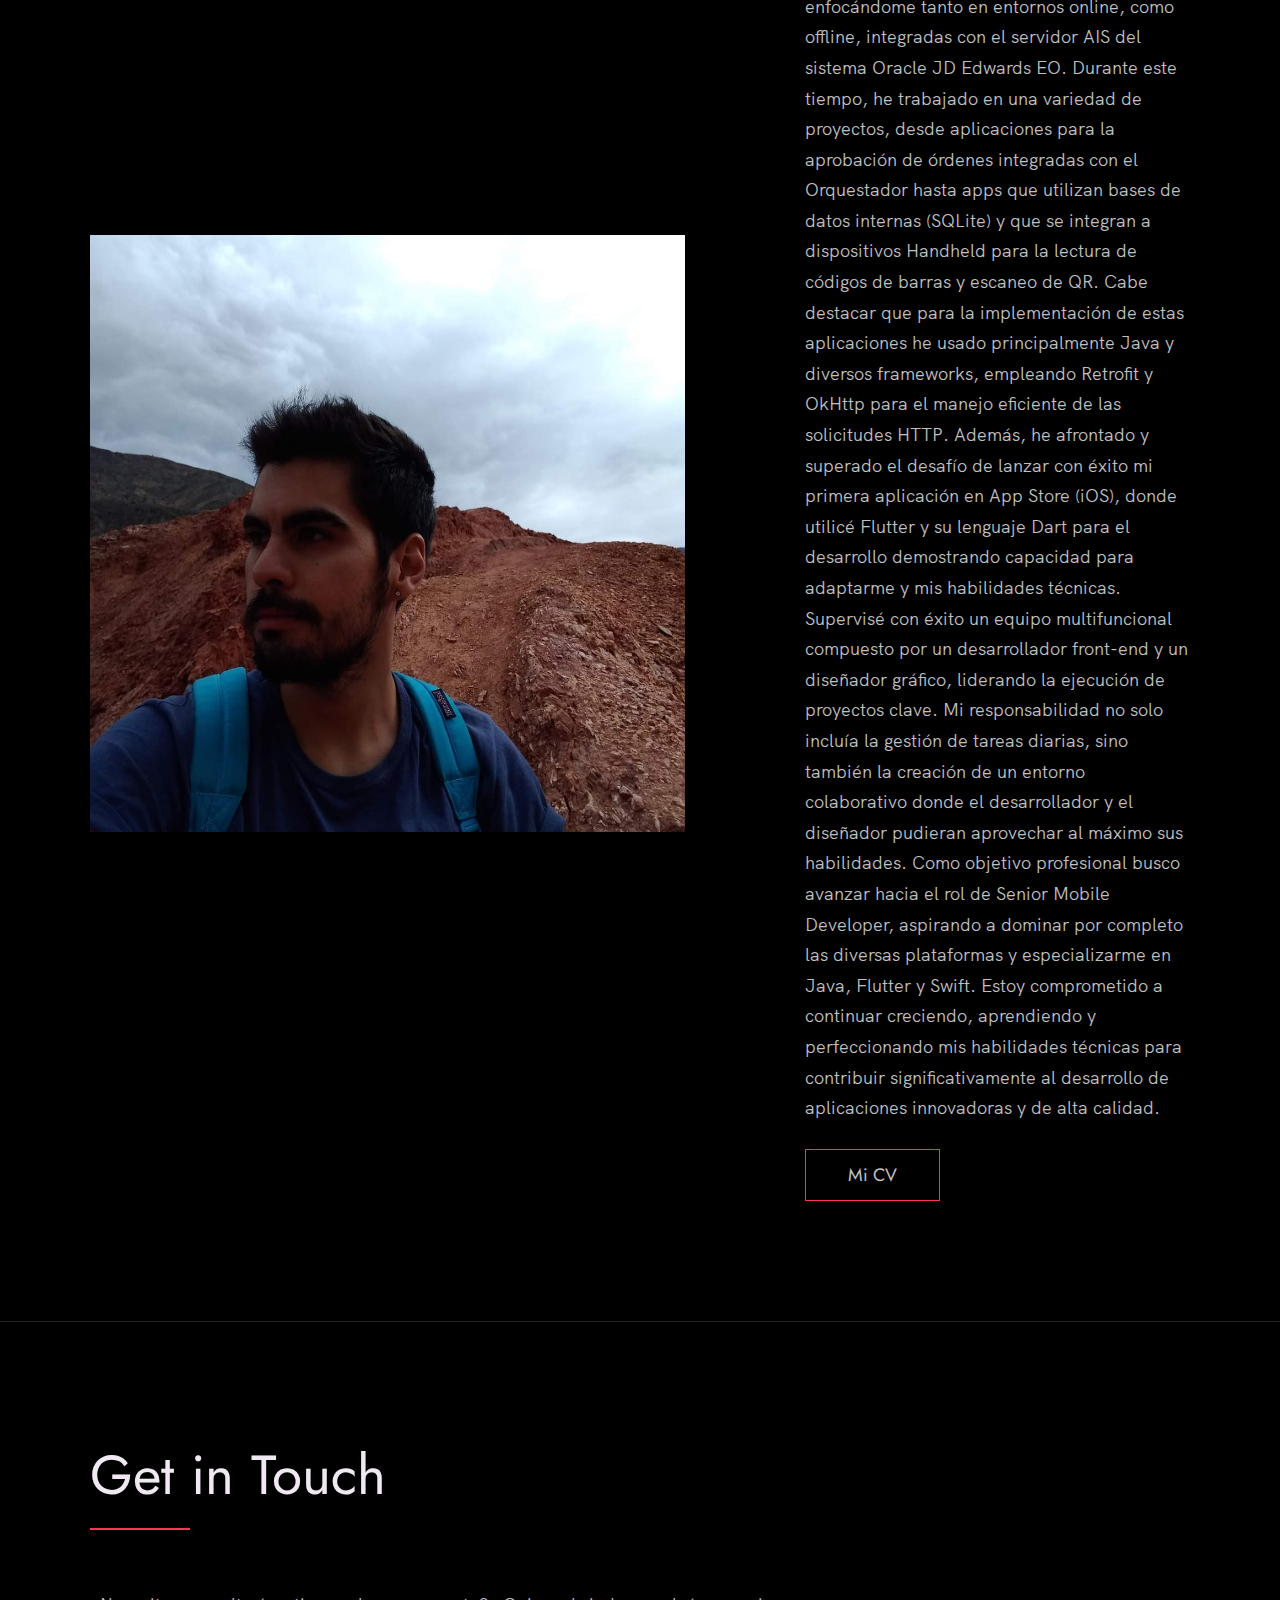
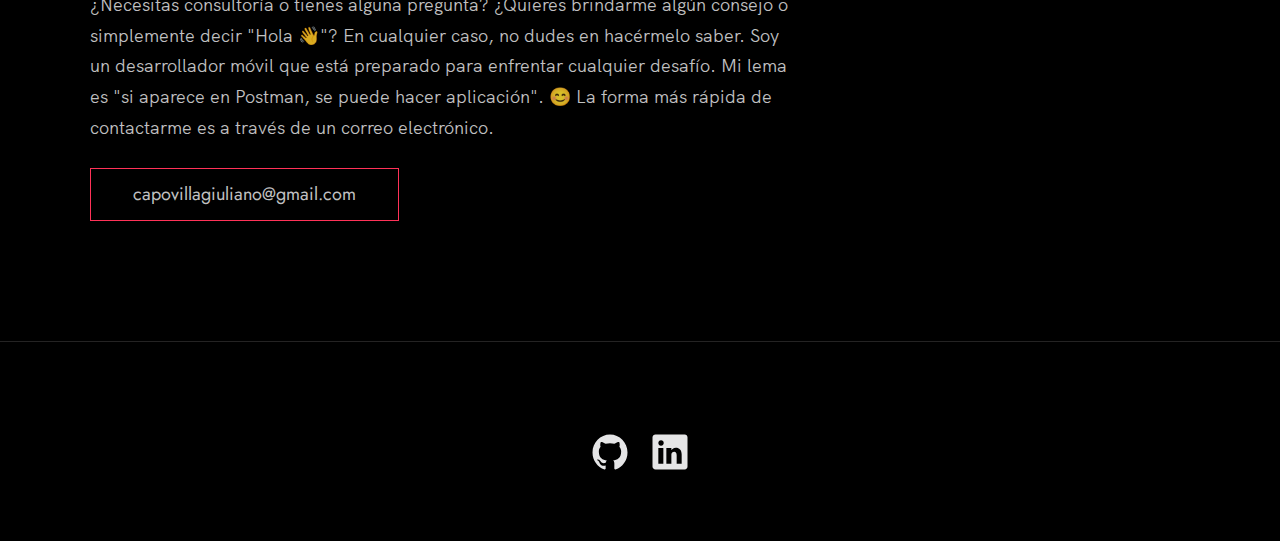
==== commit dd28171a: "git code" ====
--- a/index.html
+++ b/index.html
@@ -91,11 +91,15 @@
               </ul>
               <p>Se me solicitó que la aplicación incluyera las siguientes características clave:
 
+
                 📋 Listado de Clientes: Creación de un listado dinámico con buscador que mostrara resultados en lotes de 5 clientes.
+
                 
                 🔄 ABM de Clientes: Implementación de funcionalidades para Alta, Baja y Modificación de clientes.
+
                 
                 🔑 Pantalla de Login: Integración con una API para obtener el token de autenticación necesario para consumir las APIs relacionadas con clientes.
+
                 
                 🎨 Diseño en Figma: Implementación de pantallas respetando las especificaciones de diseño proporcionadas.
                 
@@ -104,10 +108,15 @@
               <p><em> 🛠️ Tecnologías y Metodologías Utilizadas:
                 
                 Flutter: Framework principal para el desarrollo multiplataforma.
+                
                 Gestor de Estado BloC: Para manejar la lógica y los estados de la aplicación de manera escalable.
+
                 Inyección de Dependencias (Injectable): Facilitando la modularidad y el desacoplamiento.
+
                 Peticiones HTTP: Comunicación eficiente entre la app y el servidor mediante APIs REST.
+
                 Clean Architecture: Para mantener un código limpio, estructurado y fácil de escalar.
+
                 Patrón MVVM: Separación clara entre la interfaz de usuario y la lógica empresarial.</em></p>
 
               <div class="work__links">
@@ -116,6 +125,12 @@
                 </a>
                 <a href=https://www.figma.com/file/dzuzxssHPePHIJ75Y4U1Jk/Flutter-Challenge?node-id=0%3A1" title="View Source Code" target="_blank">
                   <img src="./images/figma.png" class="work__code" alt="GitHub">
+                </a>
+                <a href="https://nisar.surge.sh" target="_blank" class="link__text">
+                  Visit Site <span>&rarr;</span>
+                </a>
+                <a href=https://github.com/GiulianoNC/tots_test" title="View Source Code" target="_blank">
+                  <img src="./images/github.png" class="work__code" alt="GitHub">
                 </a>
               </div>
             </div>
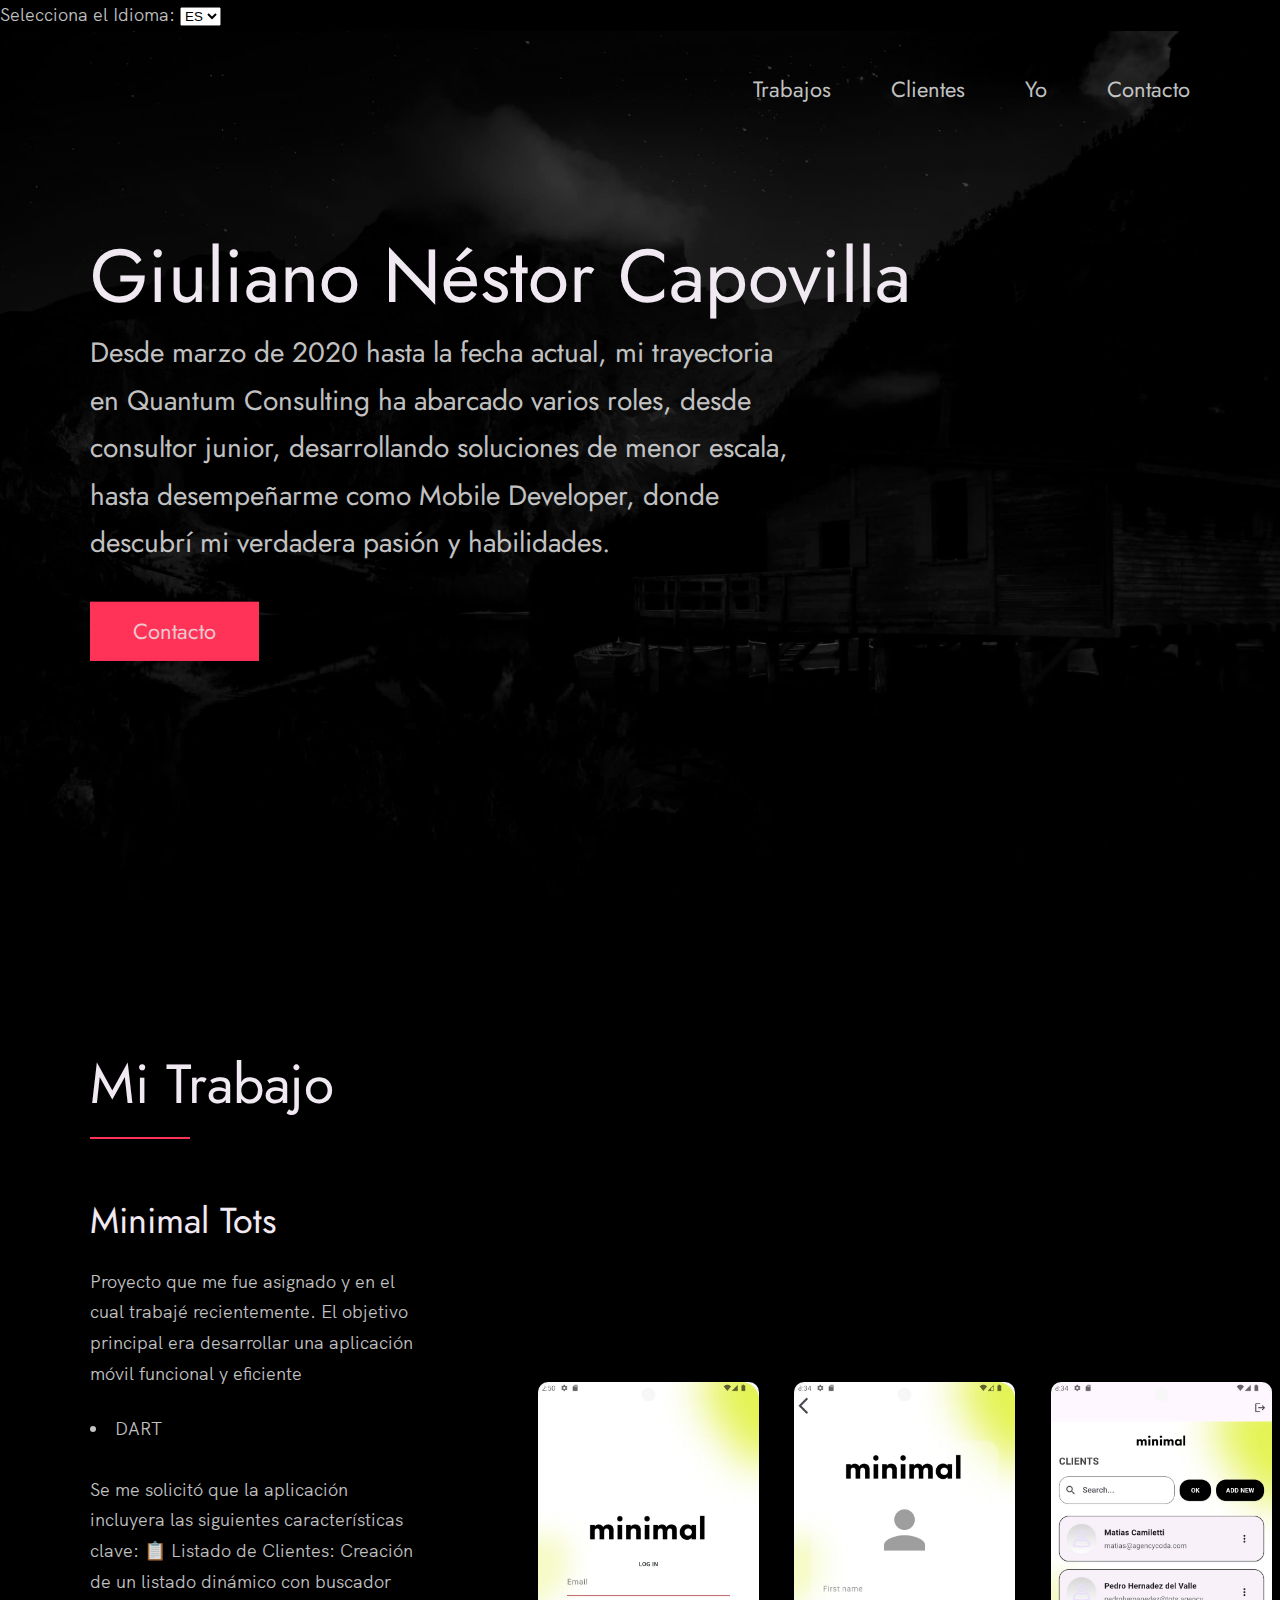
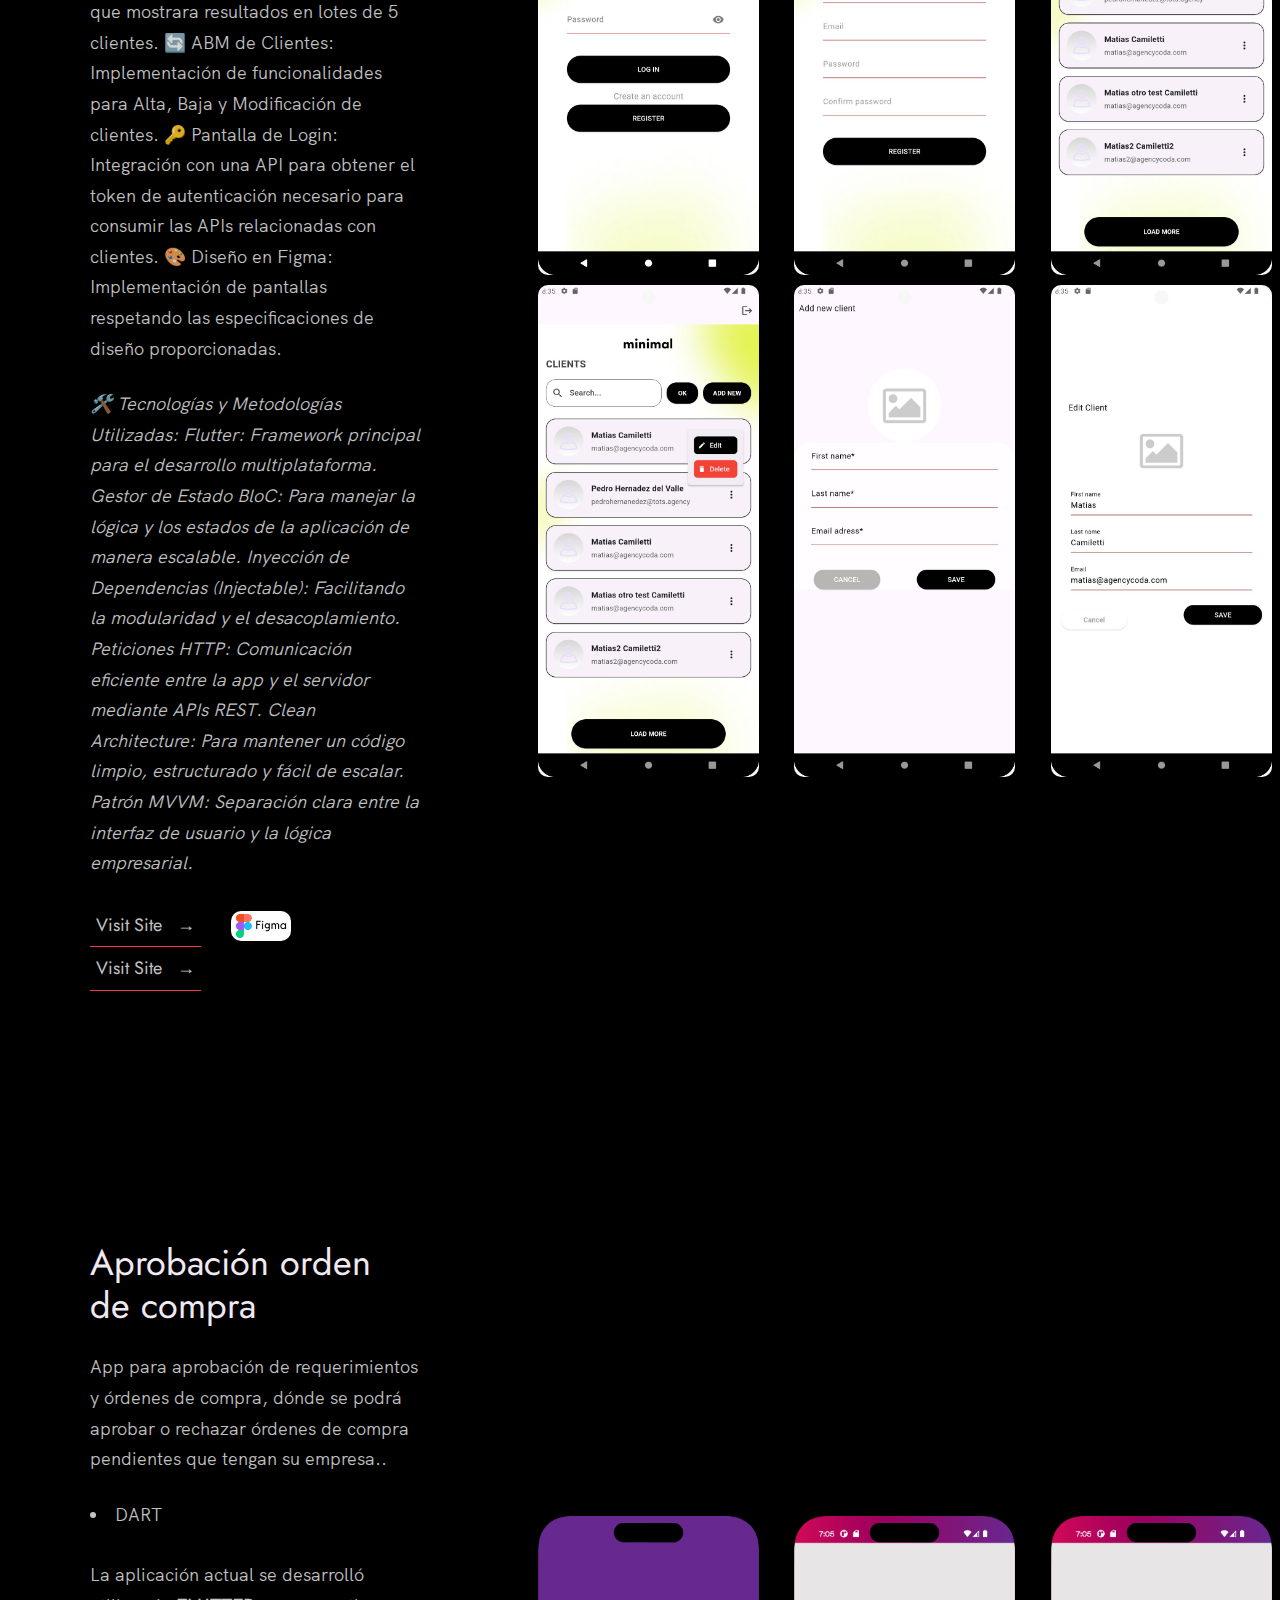
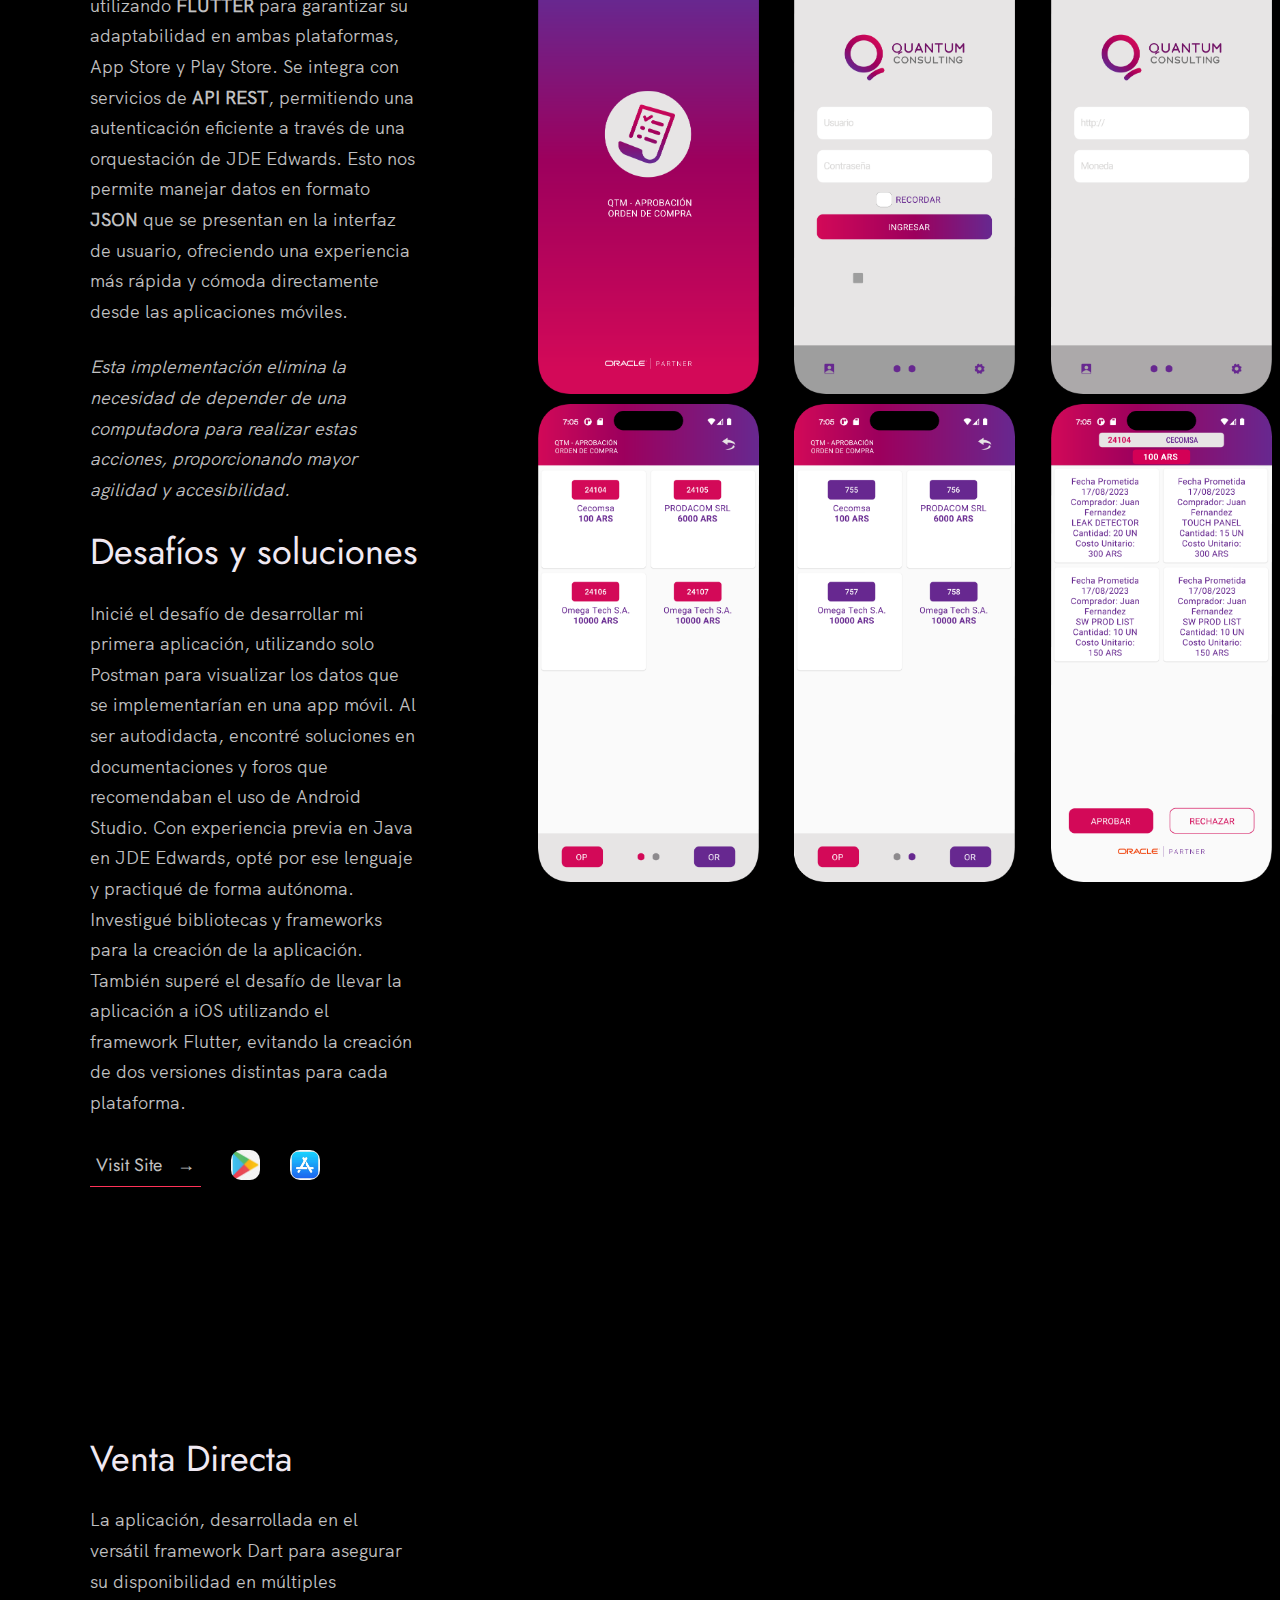
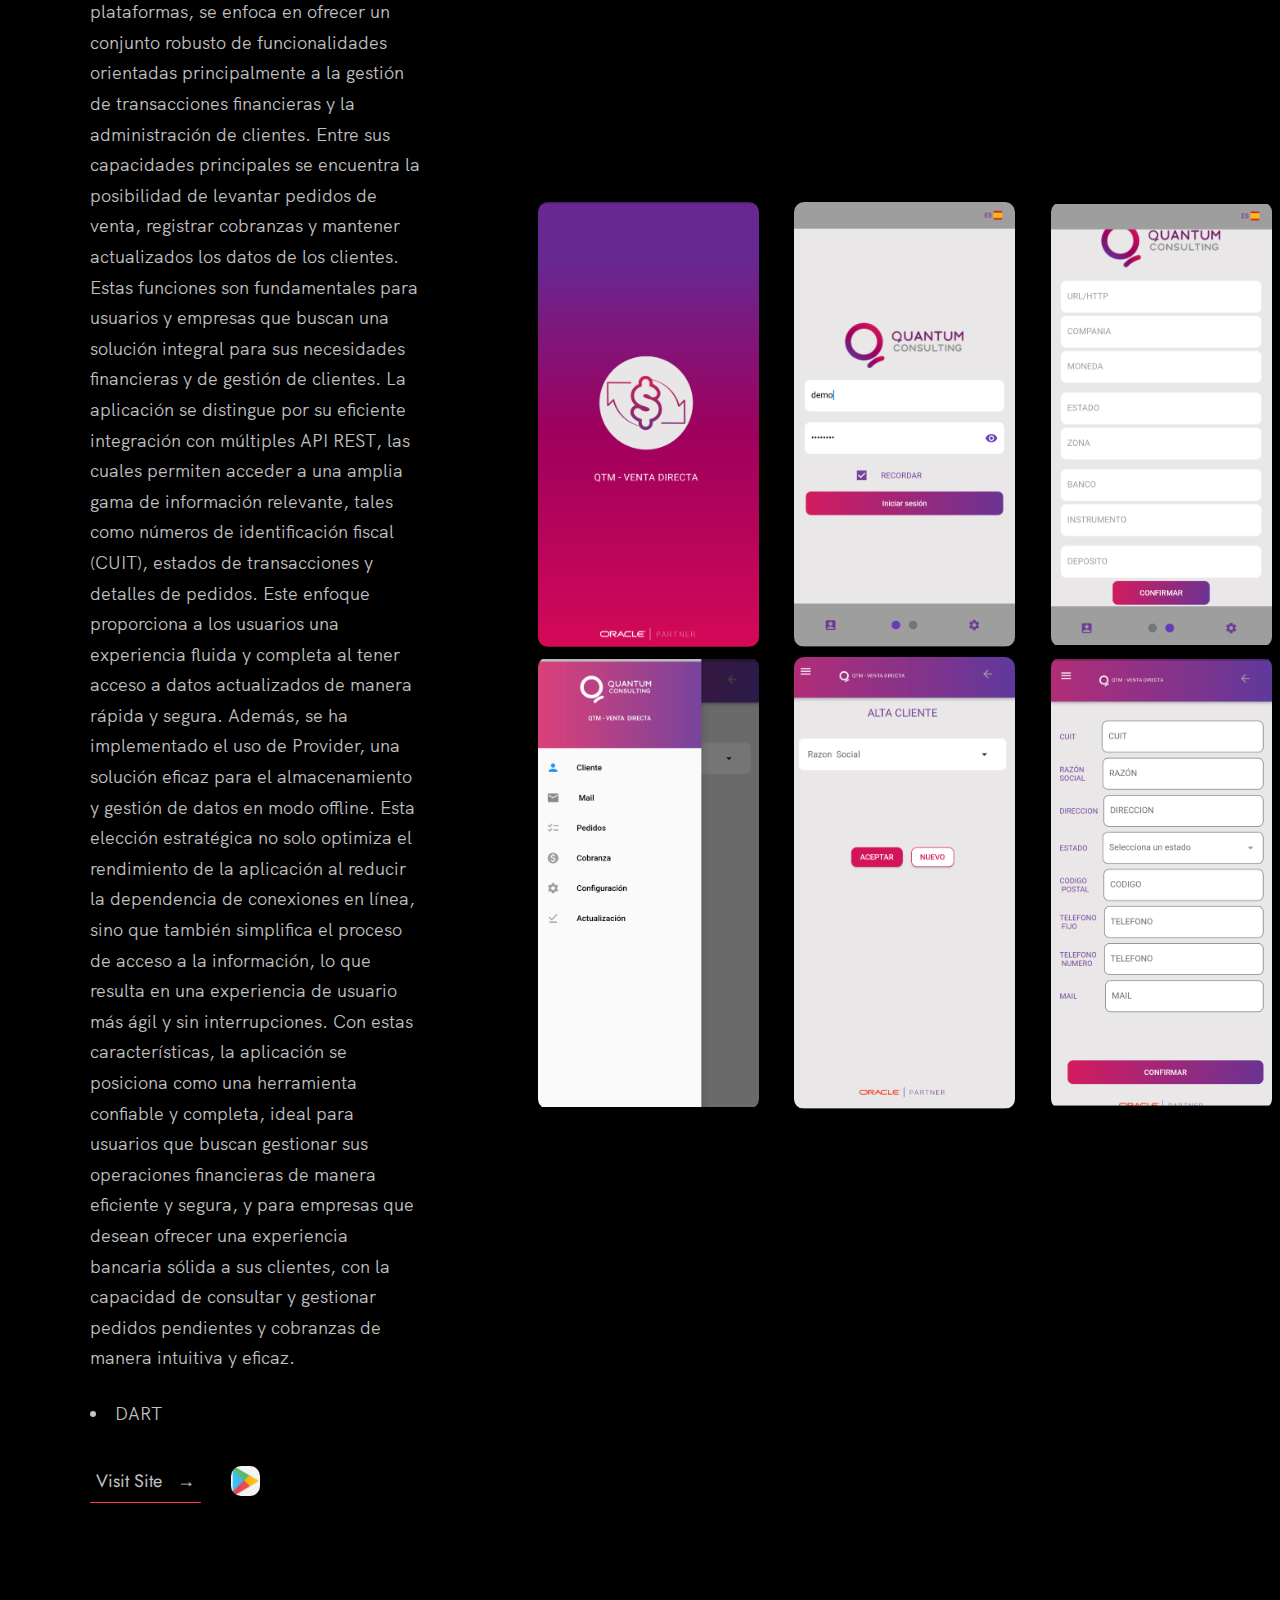
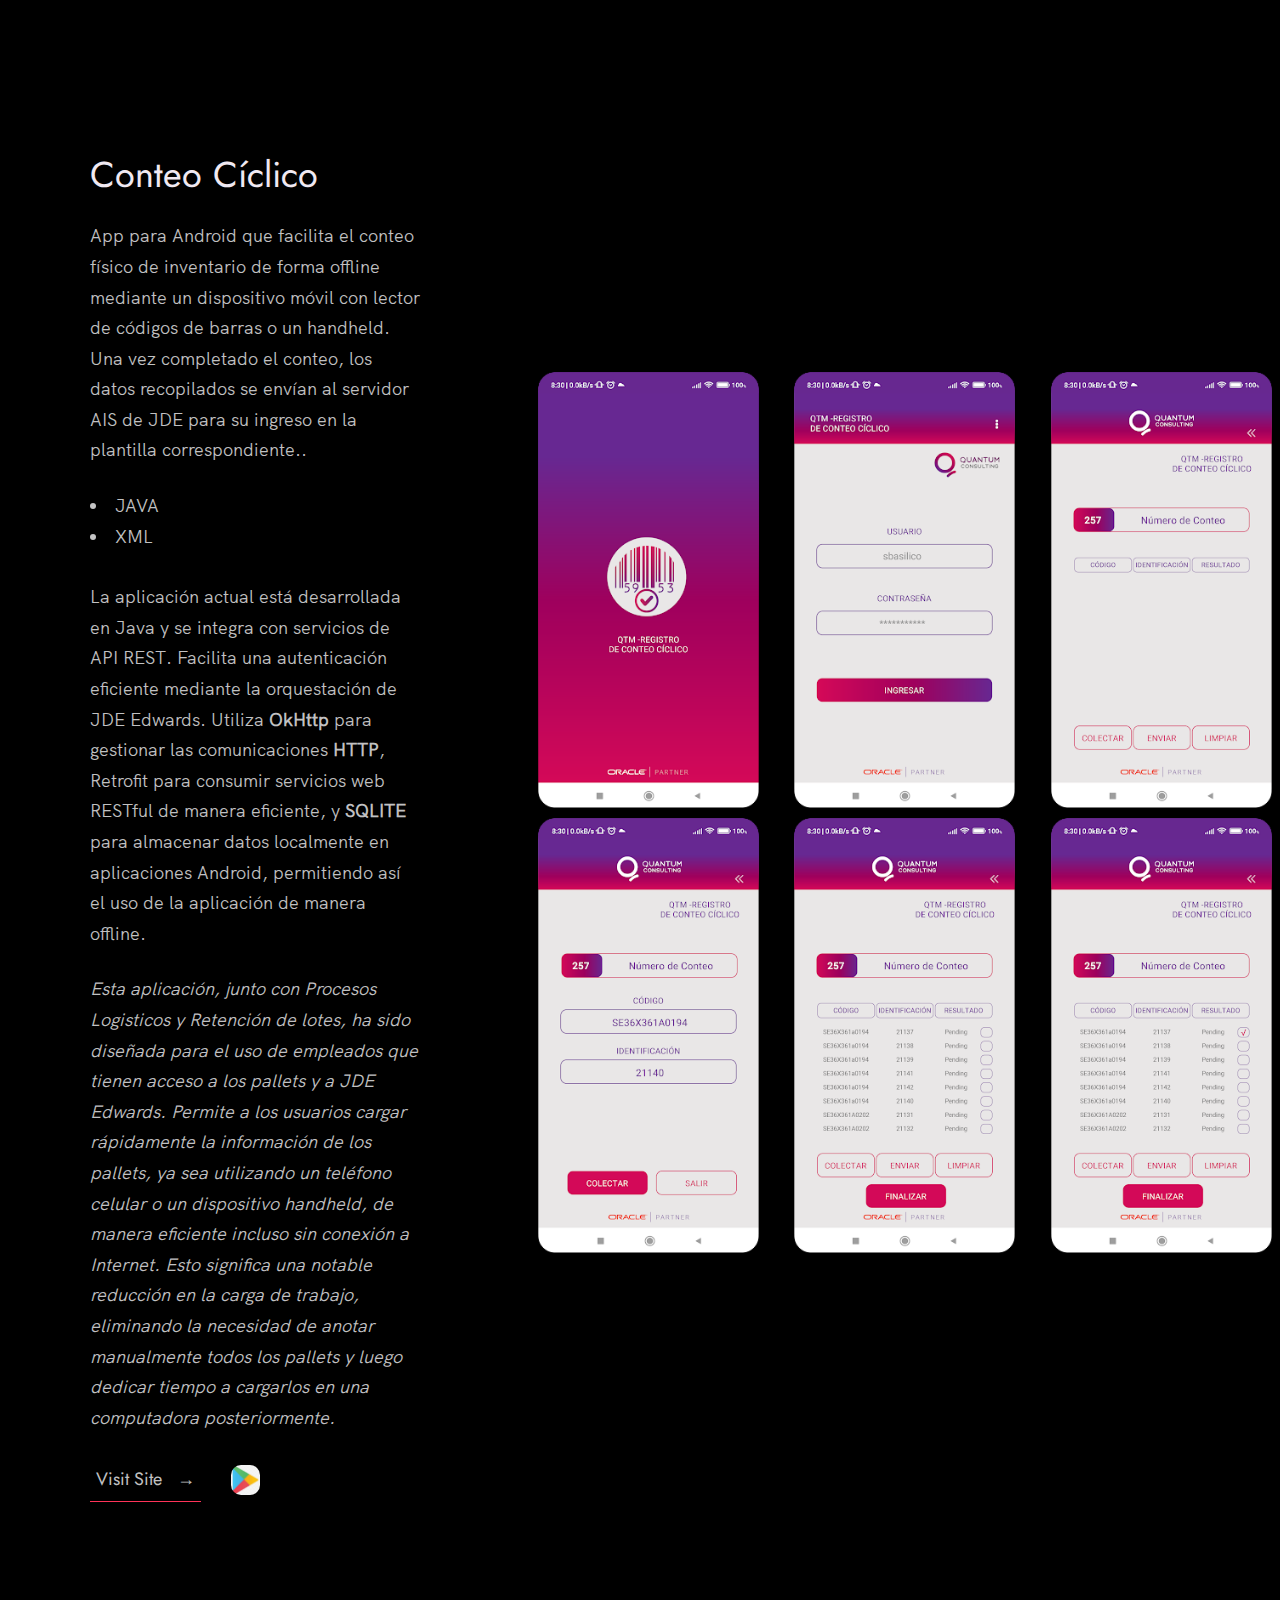
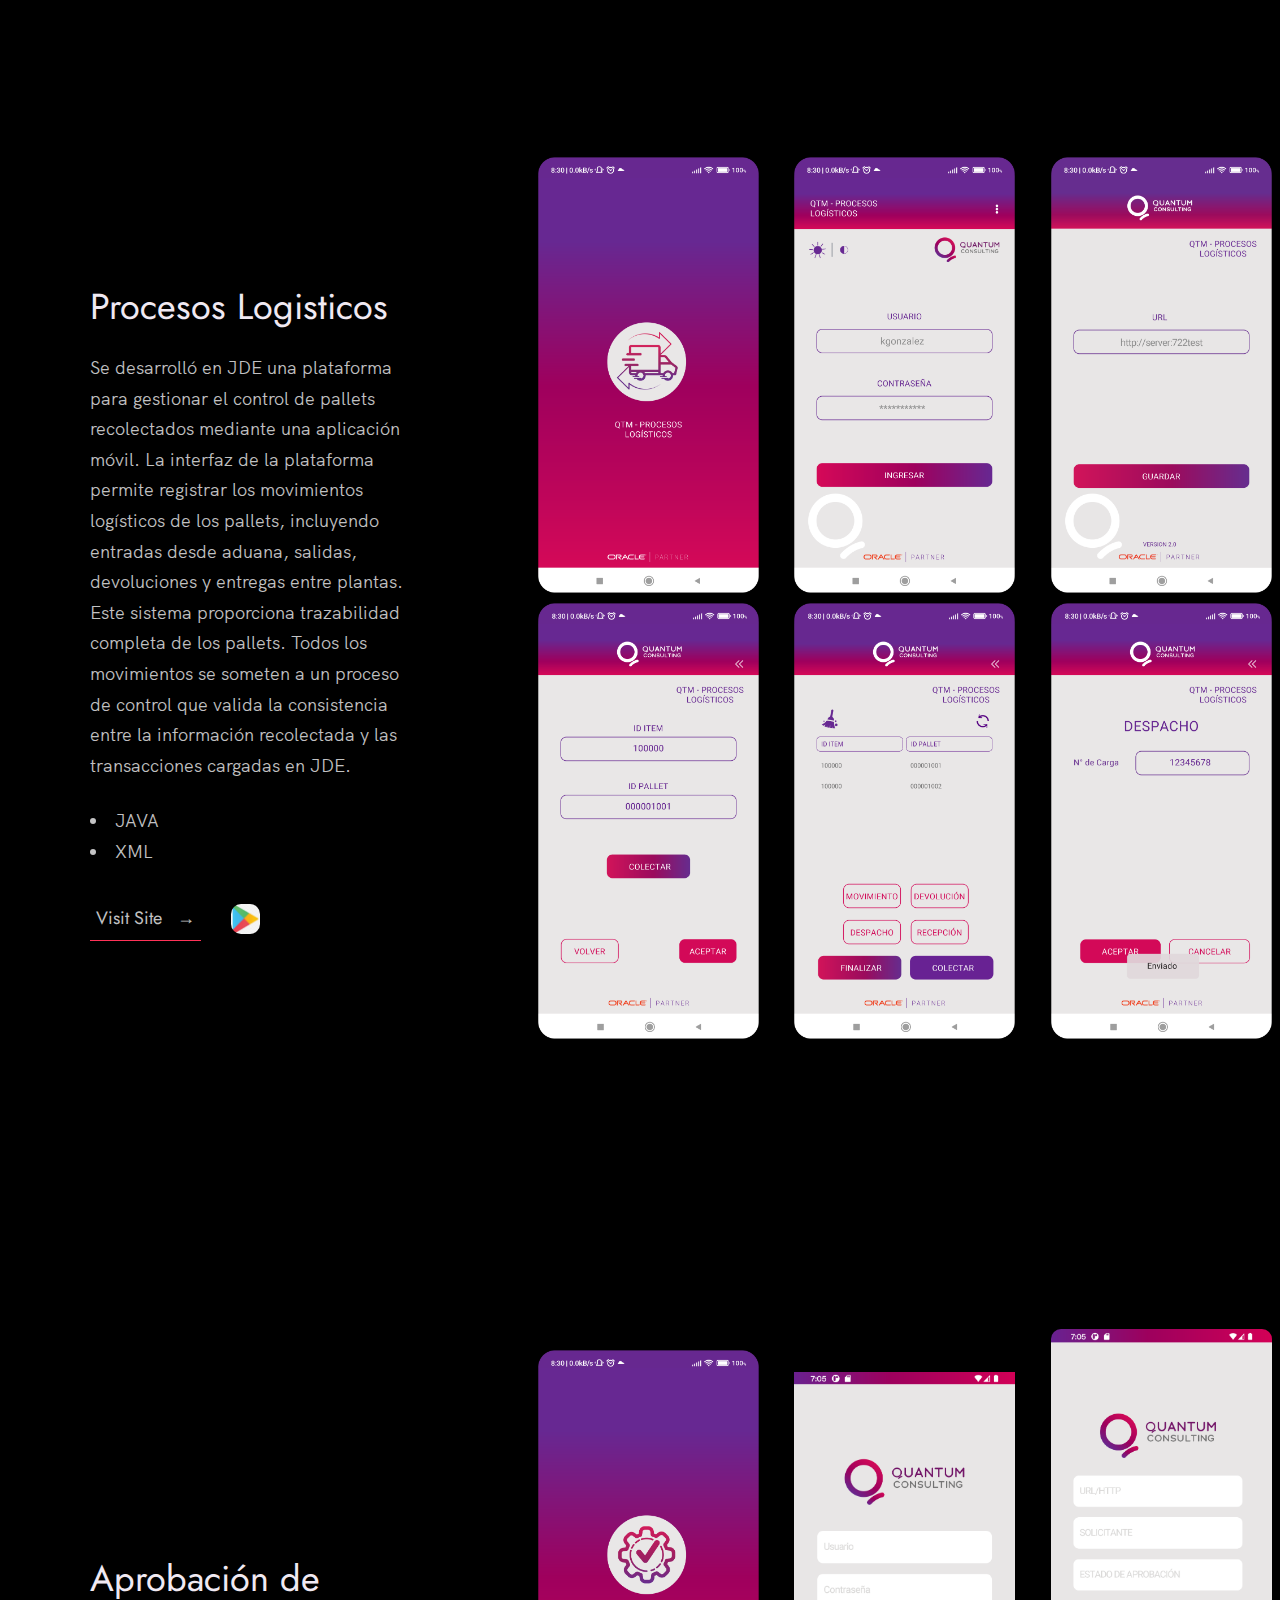
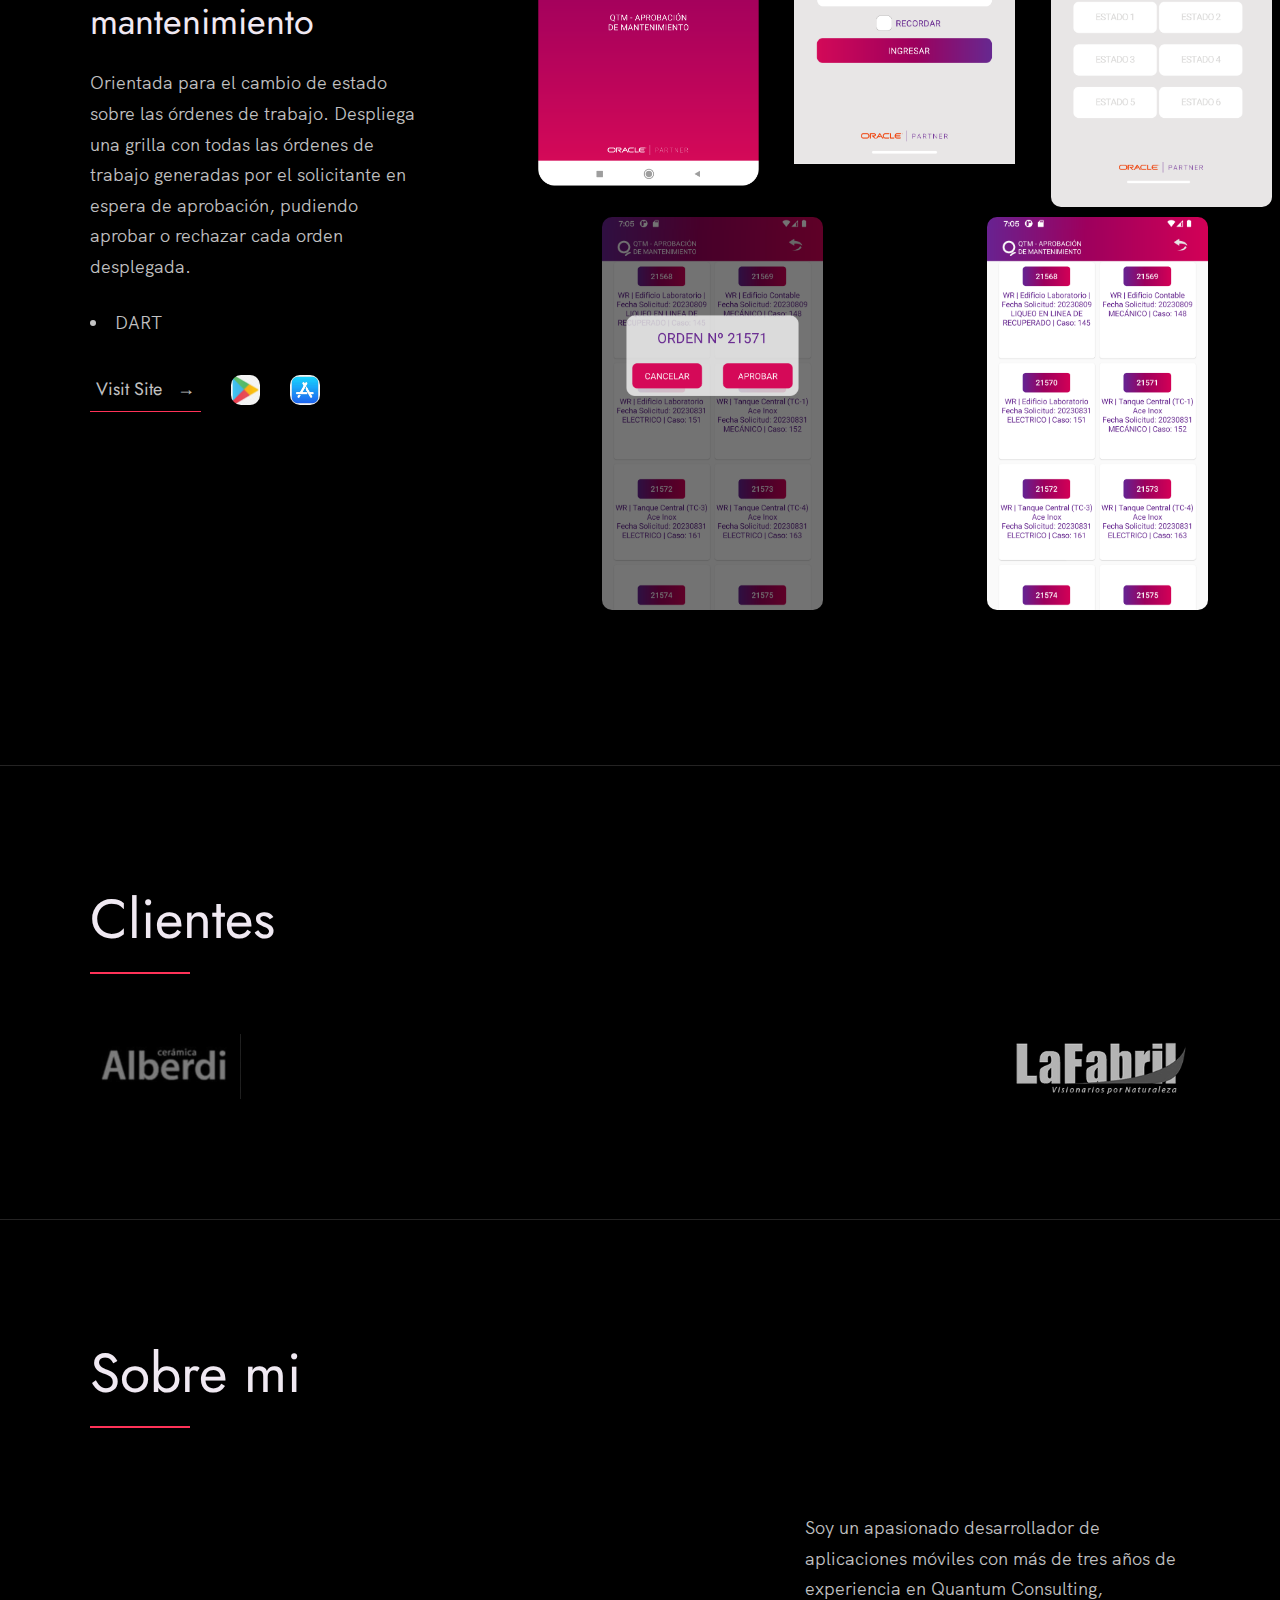
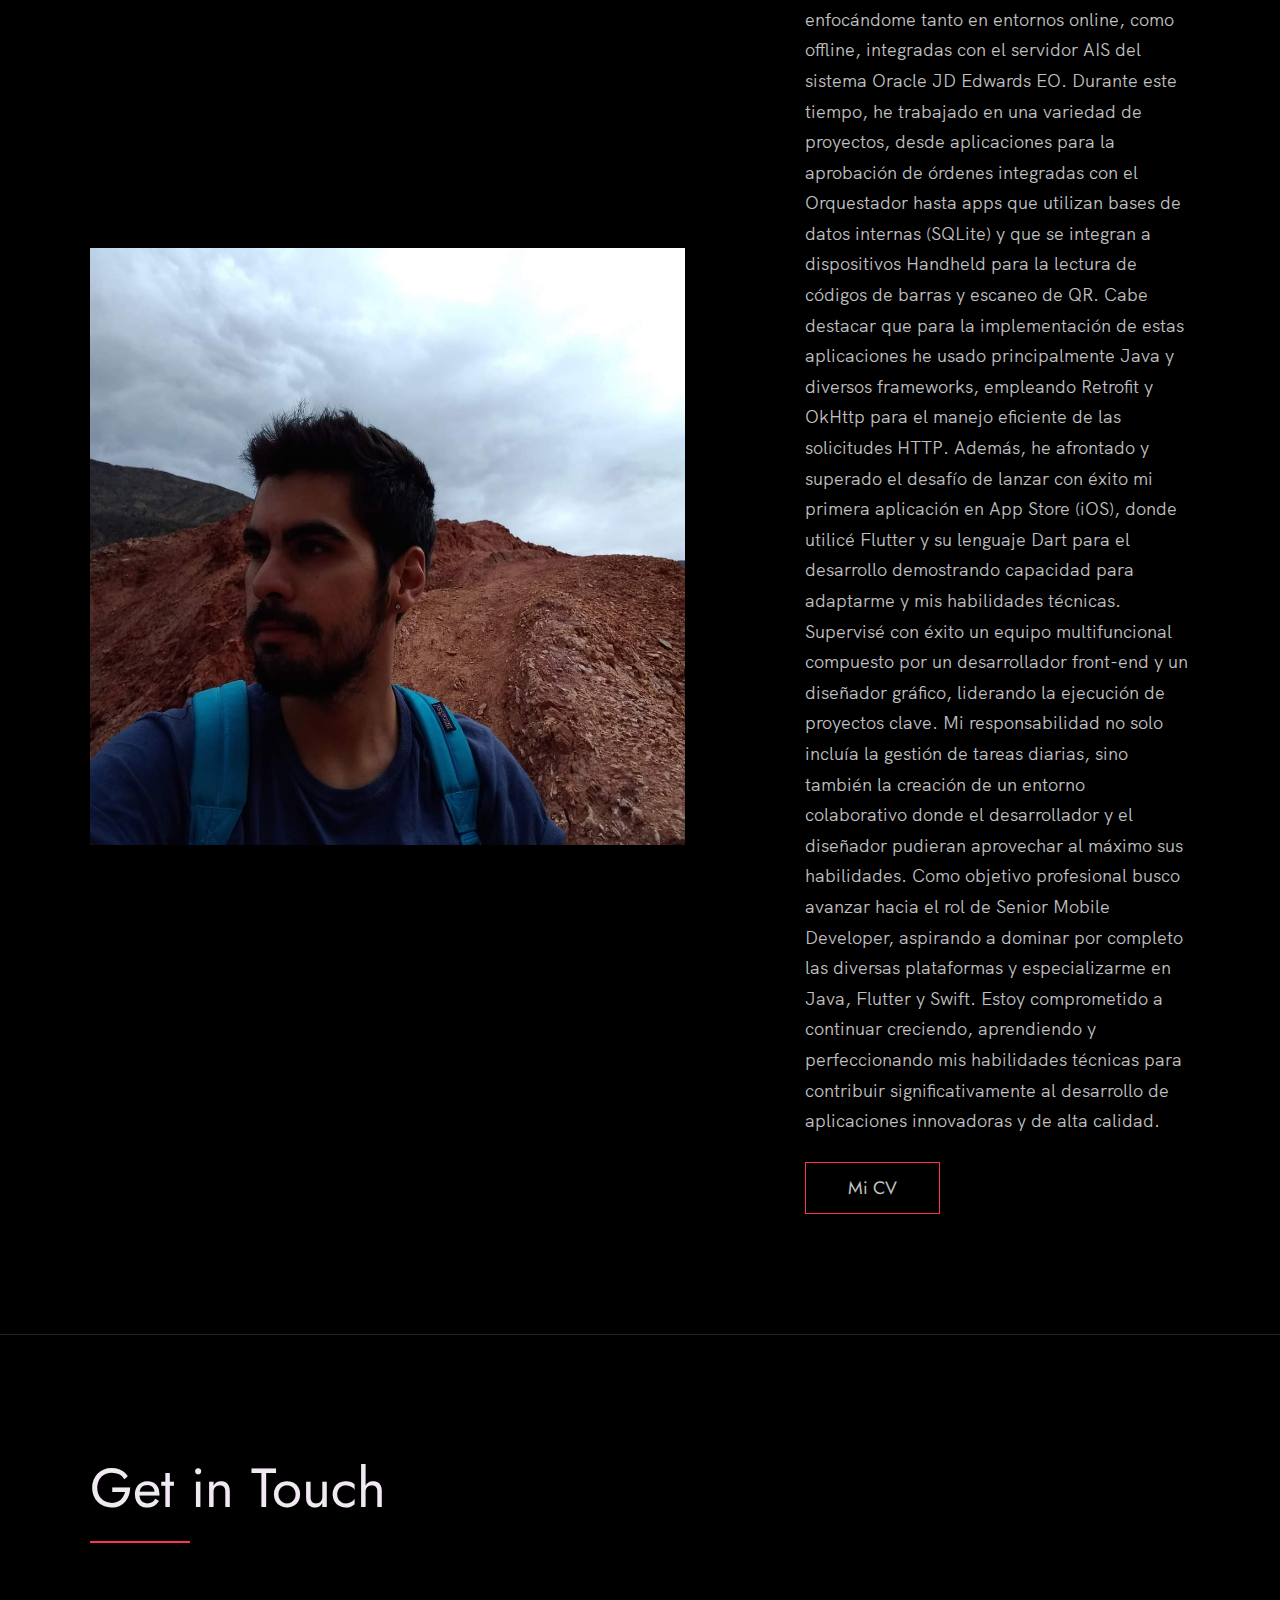
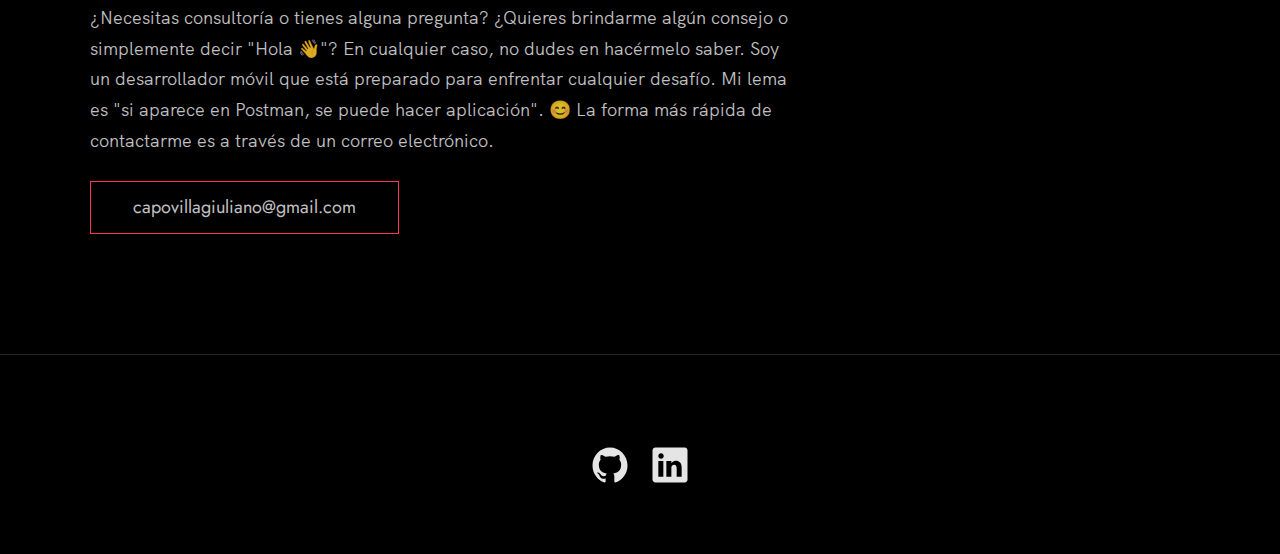
==== commit f5f9df26: "mejora" ====
--- a/index.html
+++ b/index.html
@@ -126,13 +126,16 @@
                 <a href=https://www.figma.com/file/dzuzxssHPePHIJ75Y4U1Jk/Flutter-Challenge?node-id=0%3A1" title="View Source Code" target="_blank">
                   <img src="./images/figma.png" class="work__code" alt="GitHub">
                 </a>
-                <a href="https://nisar.surge.sh" target="_blank" class="link__text">
-                  Visit Site <span>&rarr;</span>
-                </a>
-                <a href=https://github.com/GiulianoNC/tots_test" title="View Source Code" target="_blank">
-                  <img src="./images/github.png" class="work__code" alt="GitHub">
-                </a>
-              </div>
+              </div>
+              
+            <div class="work__links">
+              <a href="https://nisar.surge.sh" target="_blank" class="link__text">
+                Visit Site <span>&rarr;</span>
+              </a>
+              <a href=https://github.com/GiulianoNC/tots_test" title="View Source Code" target="_blank">
+                <img src="./images/github.png" class="work__code" alt="GitHub">
+              </a>
+            </div>
             </div>
             <div class="work__image-container">
               <div class="work__image-box">
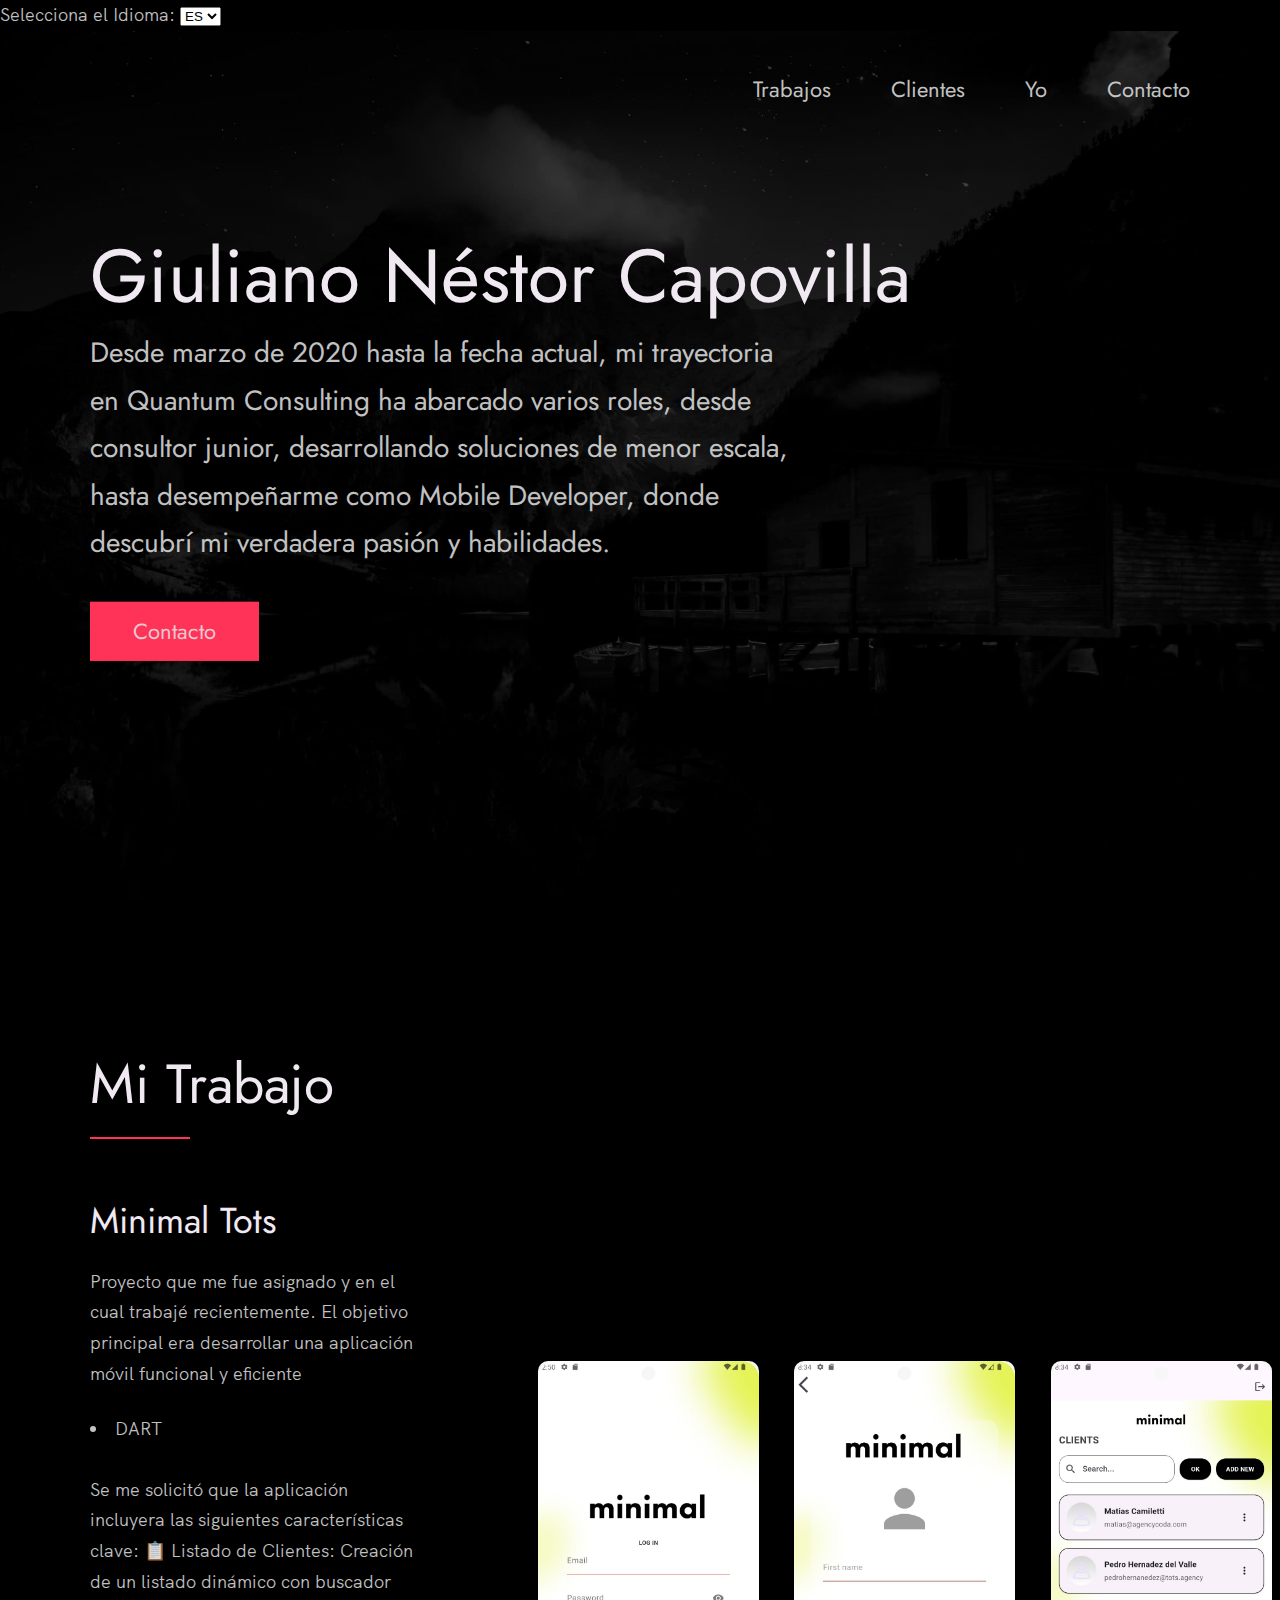
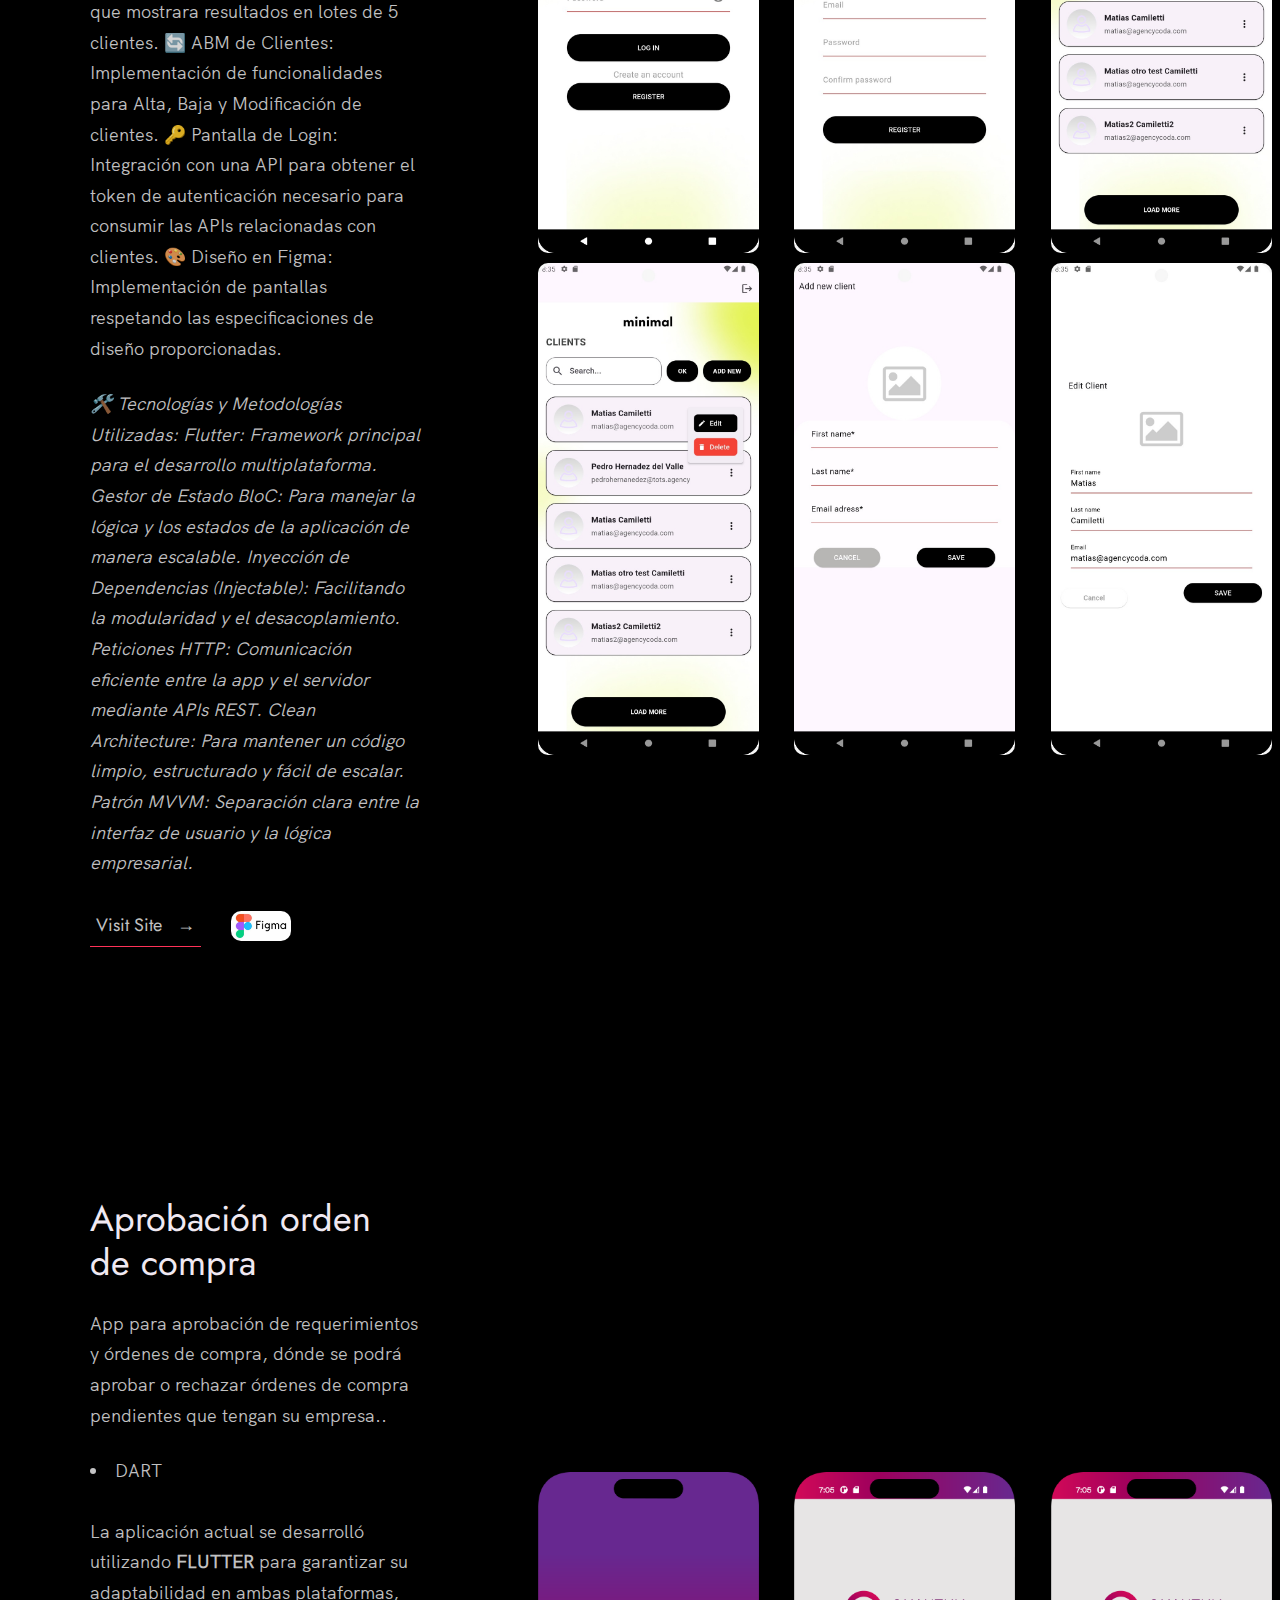
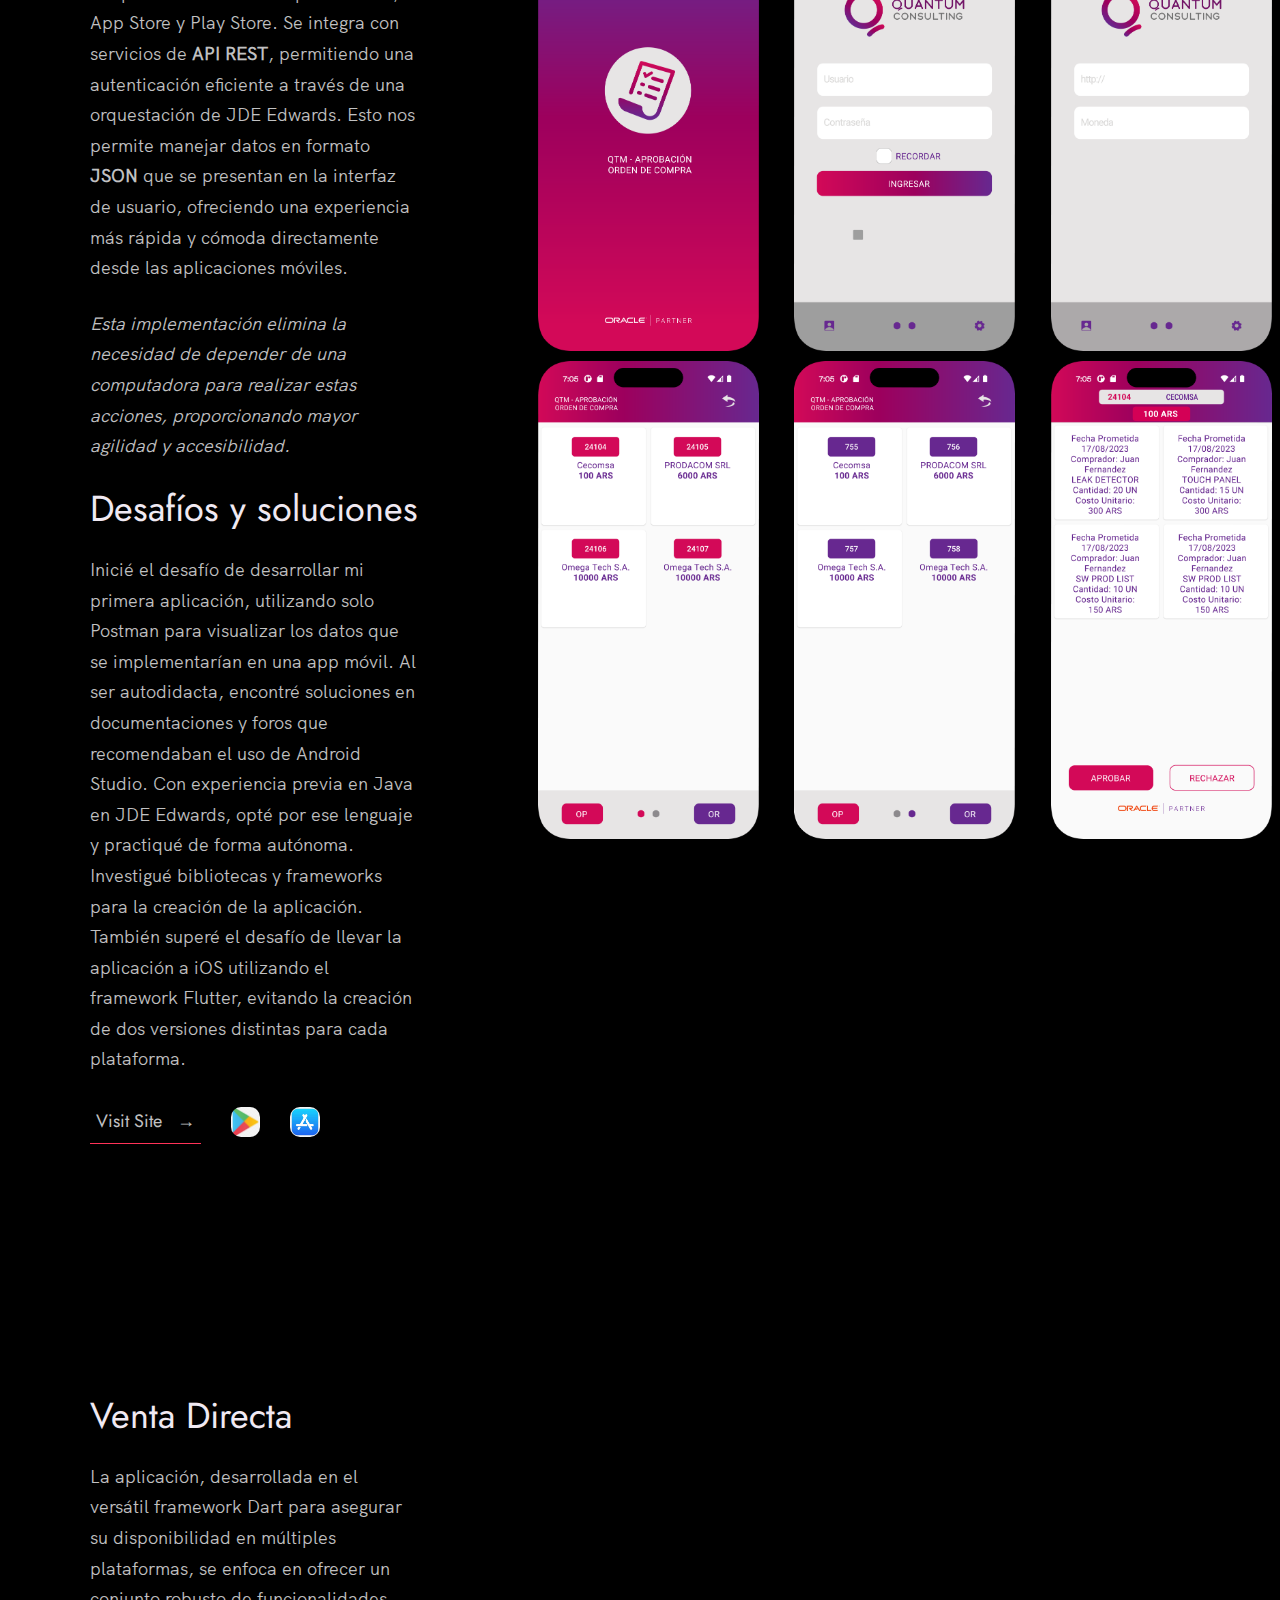
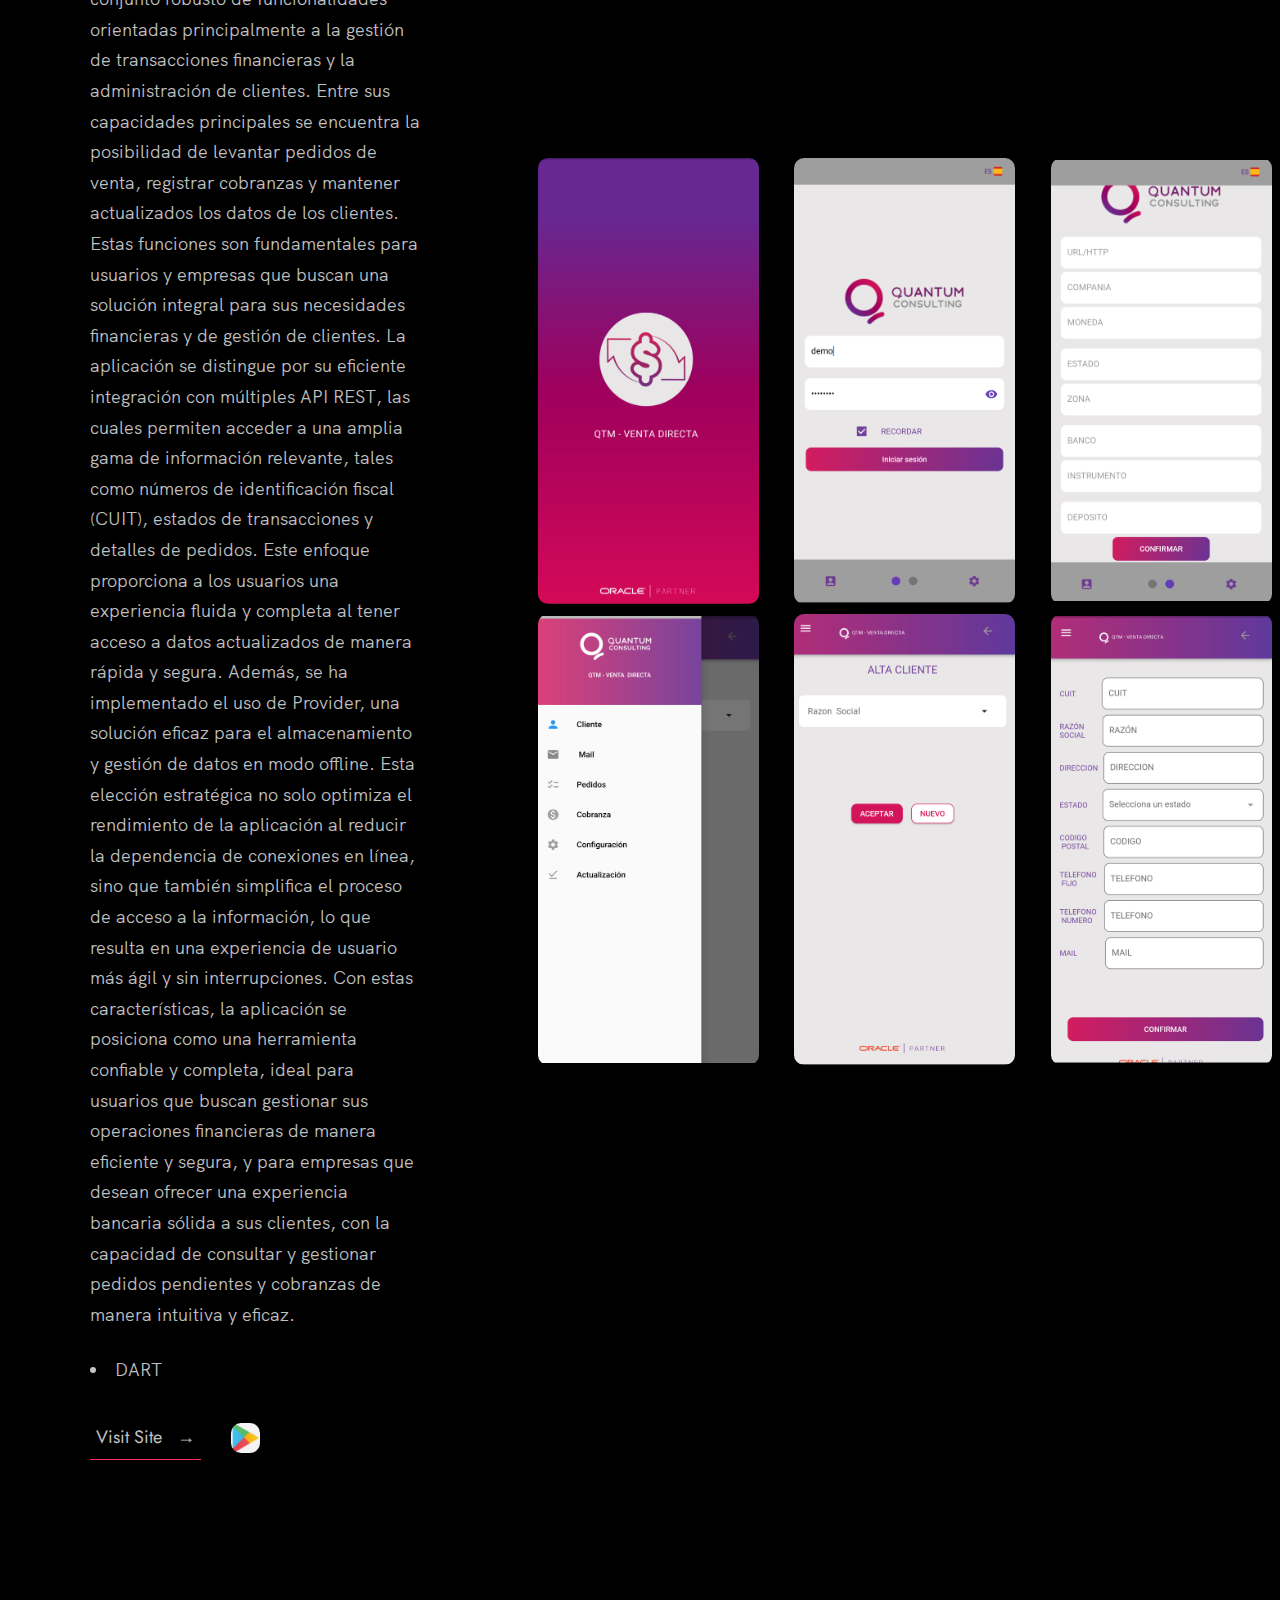
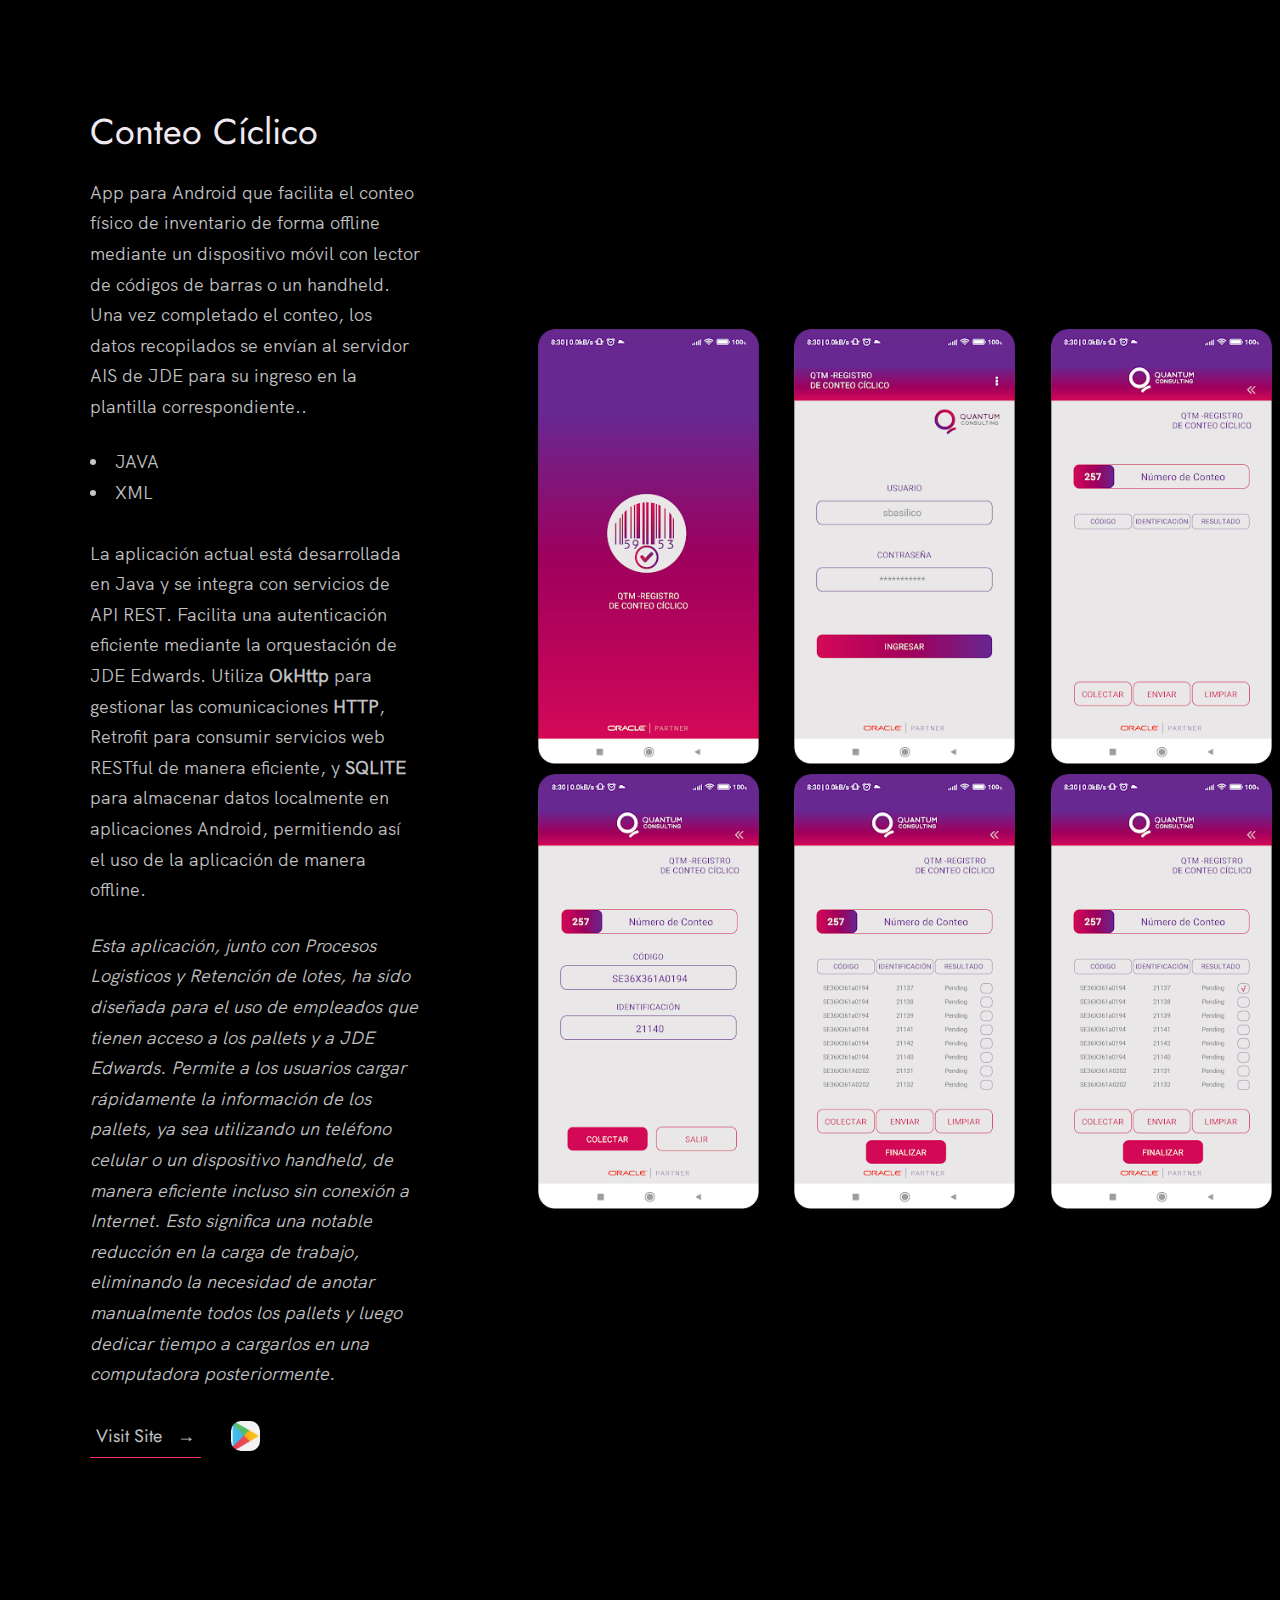
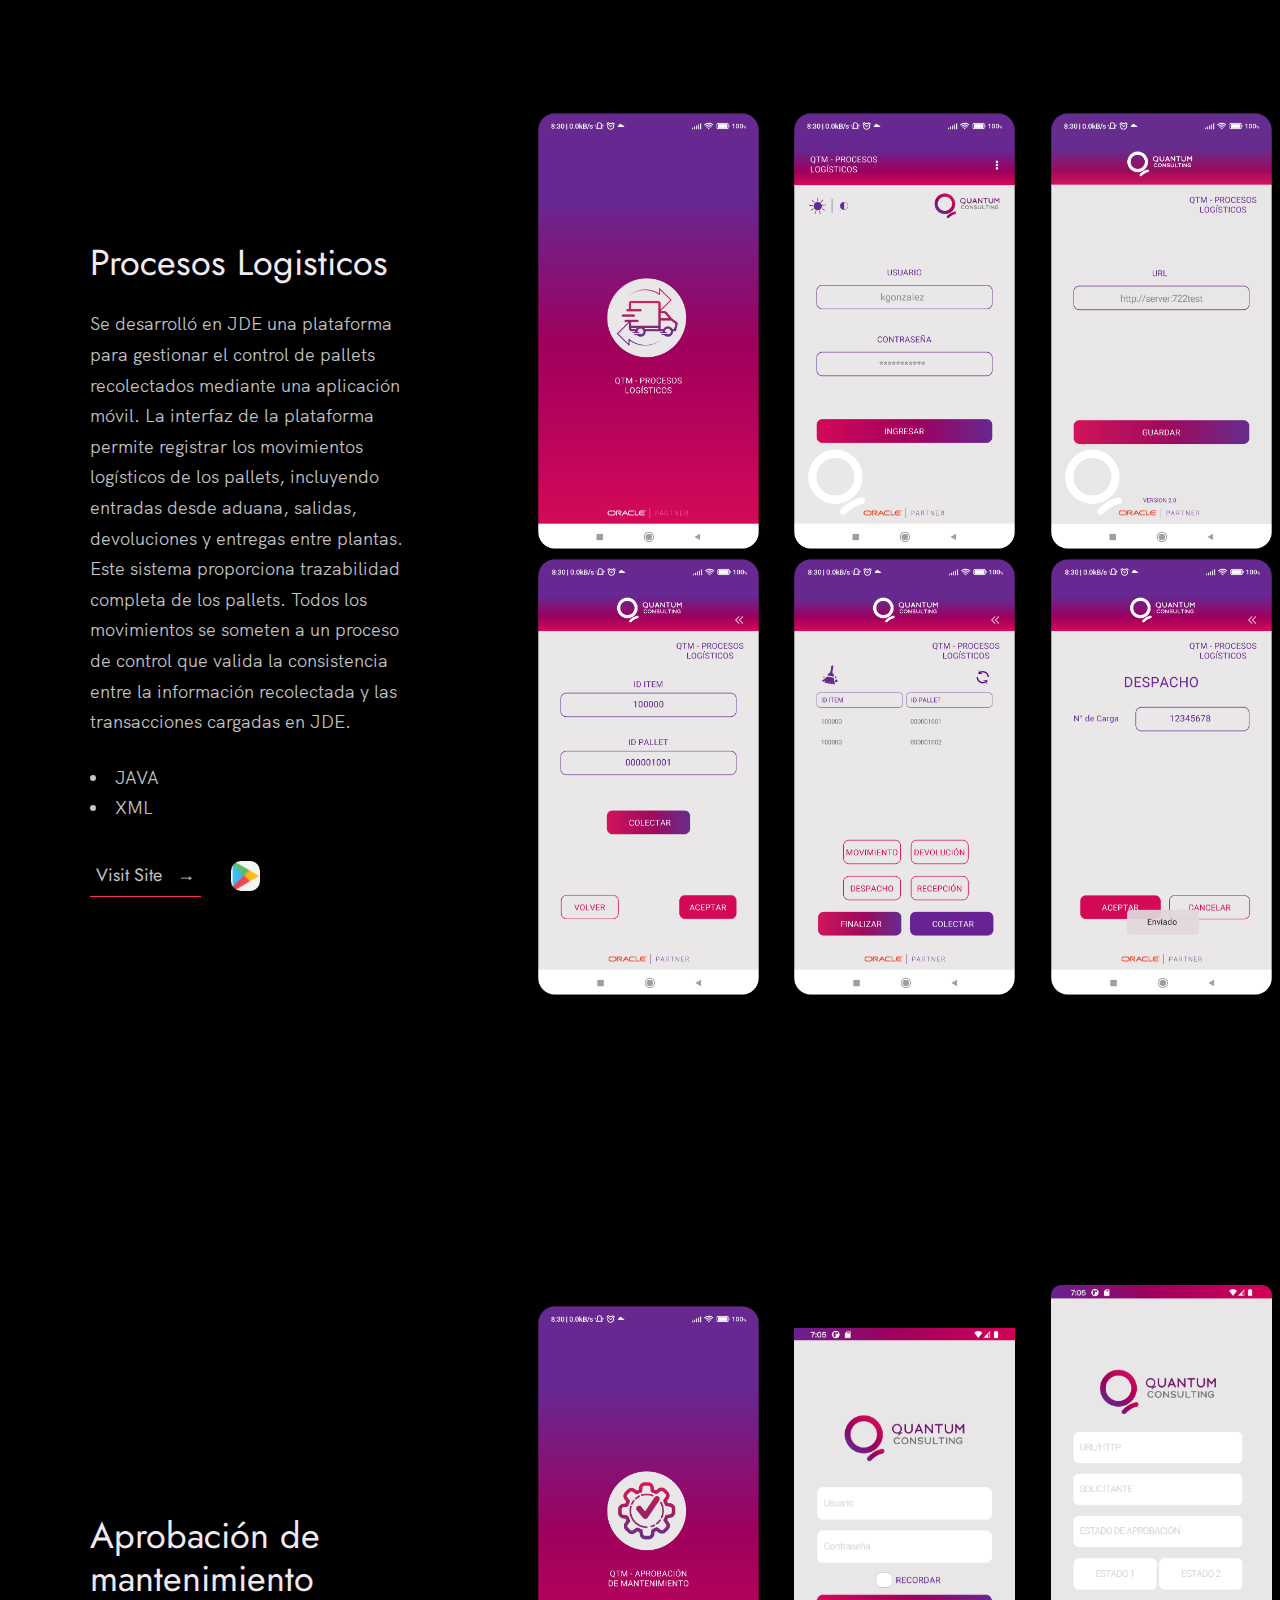
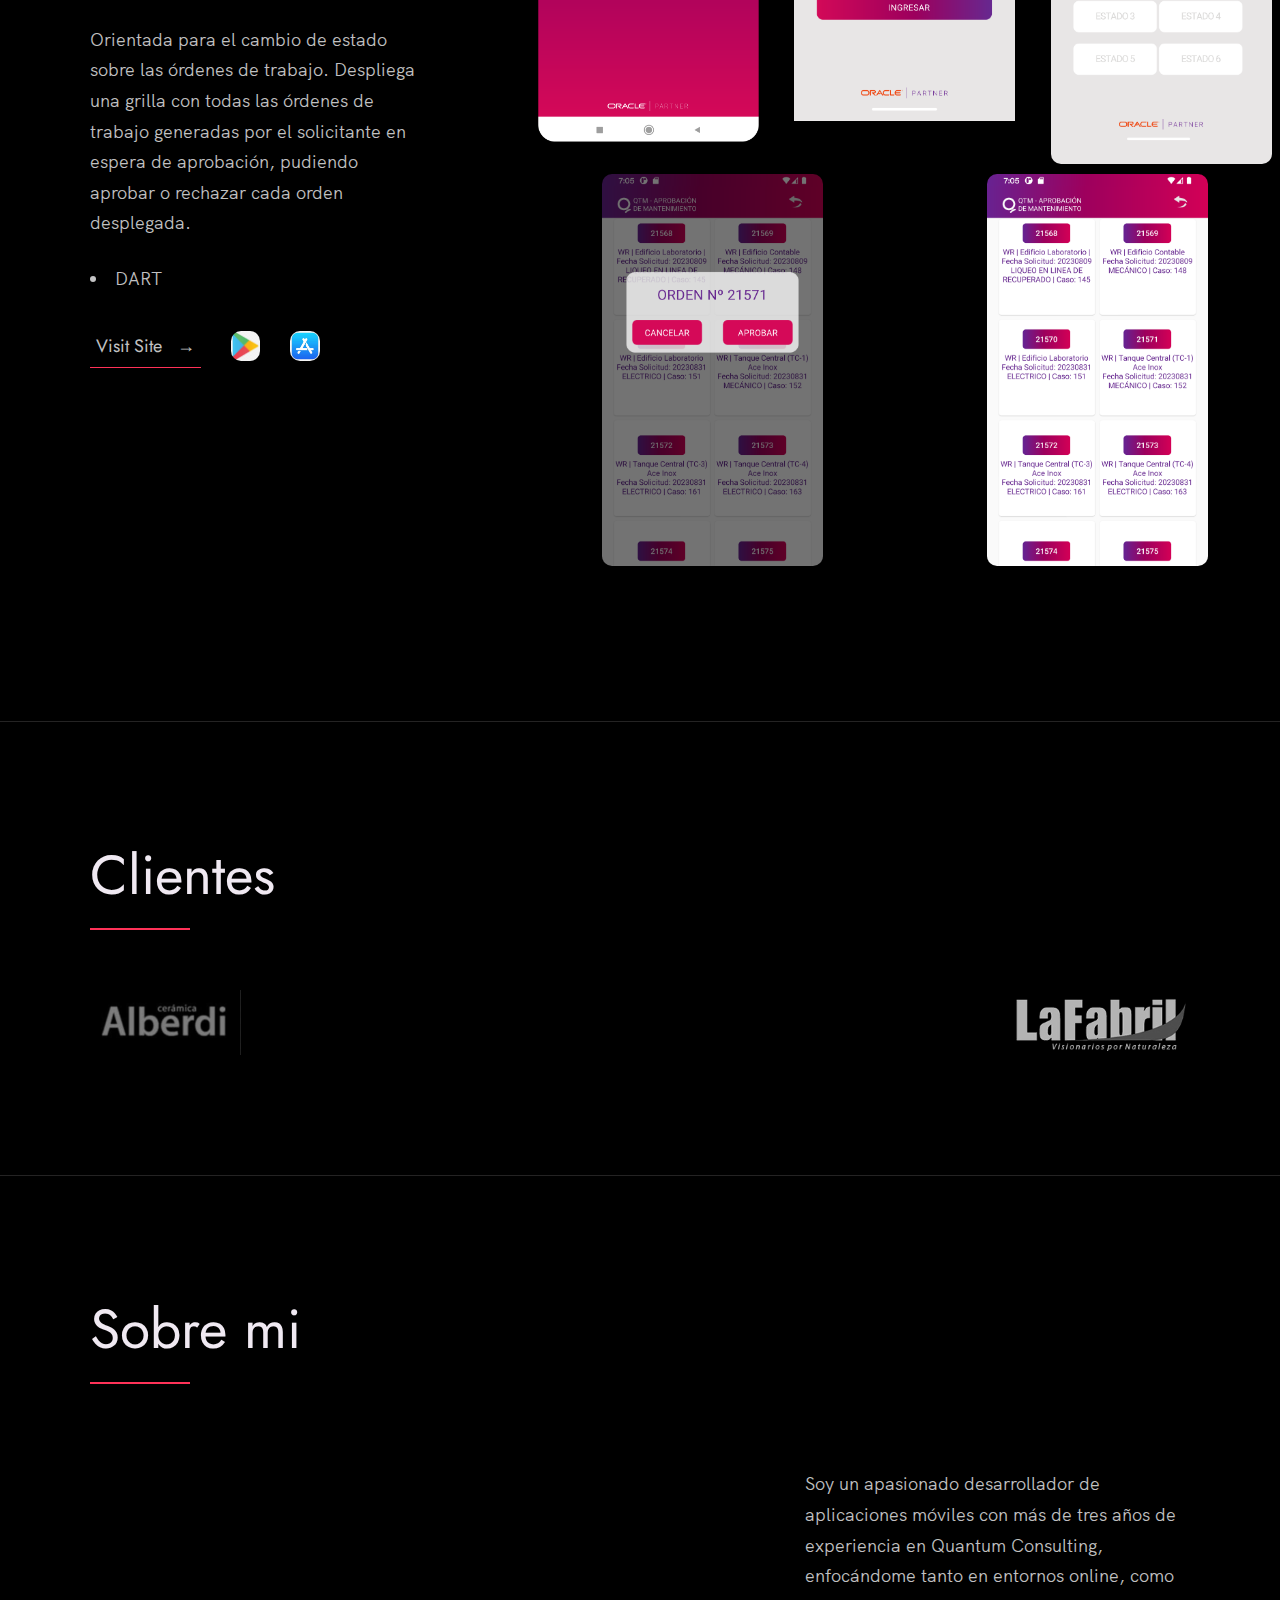
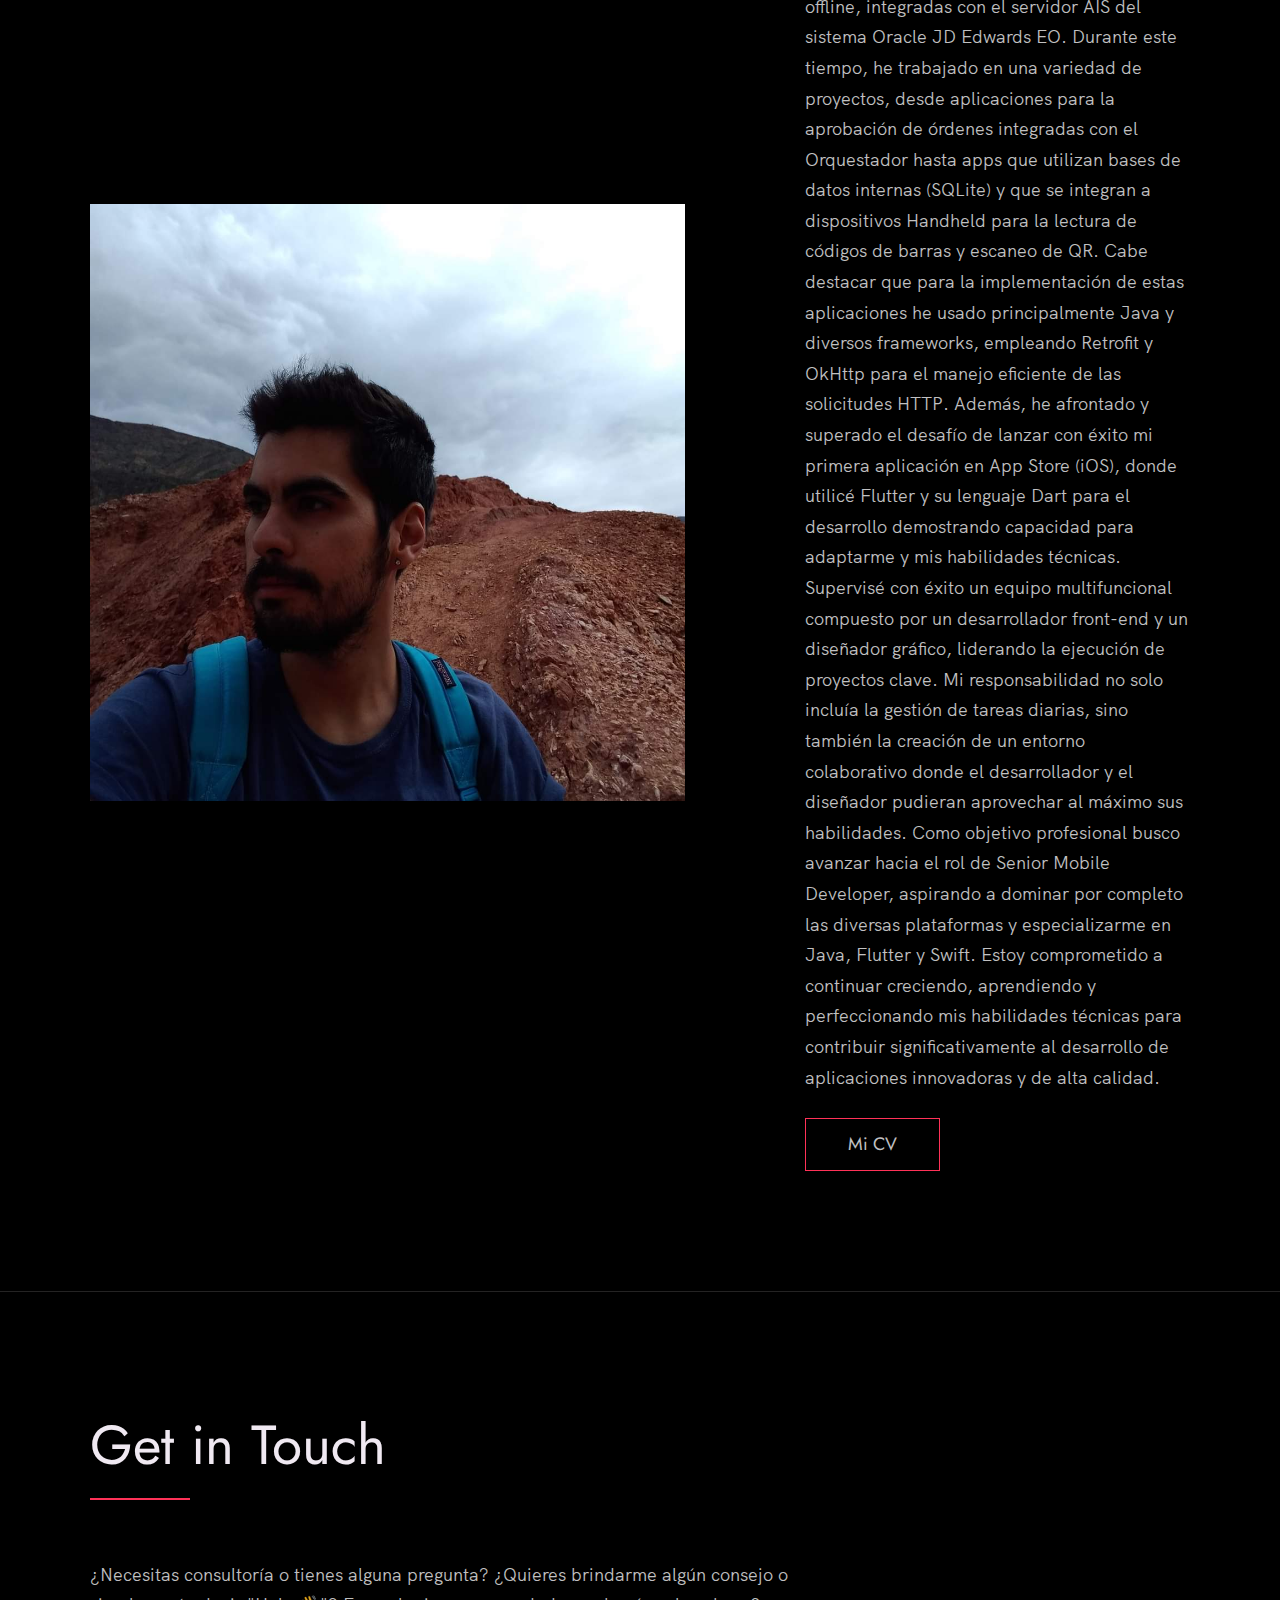
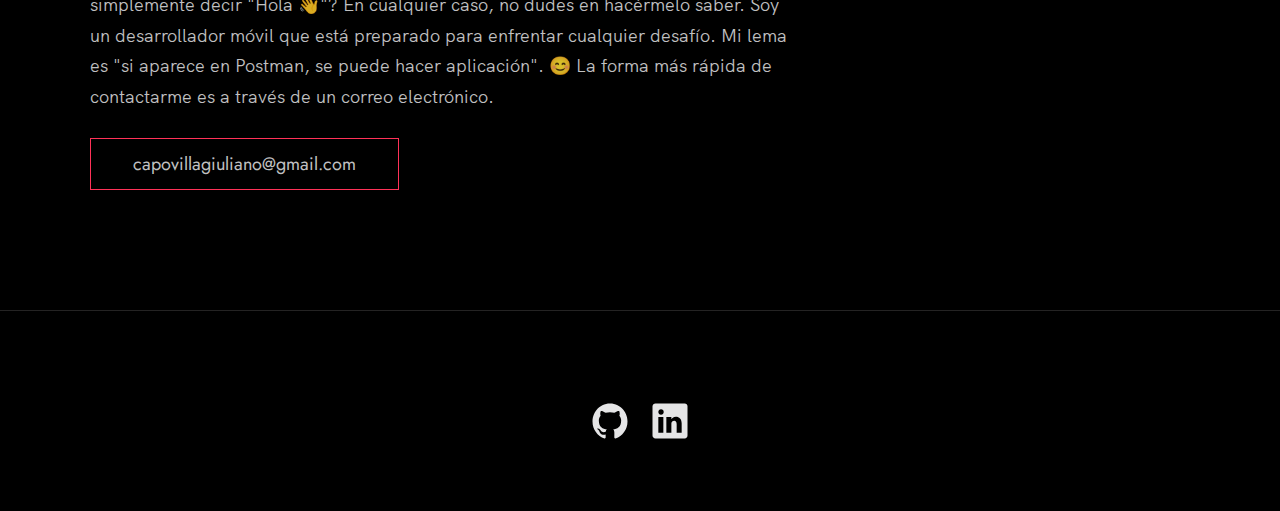
==== commit 9a398839: "mejora" ====
--- a/index.html
+++ b/index.html
@@ -126,16 +126,12 @@
                 <a href=https://www.figma.com/file/dzuzxssHPePHIJ75Y4U1Jk/Flutter-Challenge?node-id=0%3A1" title="View Source Code" target="_blank">
                   <img src="./images/figma.png" class="work__code" alt="GitHub">
                 </a>
-              </div>
-              
-            <div class="work__links">
-              <a href="https://nisar.surge.sh" target="_blank" class="link__text">
-                Visit Site <span>&rarr;</span>
-              </a>
-              <a href=https://github.com/GiulianoNC/tots_test" title="View Source Code" target="_blank">
-                <img src="./images/github.png" class="work__code" alt="GitHub">
-              </a>
-            </div>
+
+                <a href=https://github.com/GiulianoNC/tots_test" title="View Source Code" target="_blank">
+                  <img src="./images/github.png" class="work__code" alt="GitHub">
+                </a>
+              </div>
+
             </div>
             <div class="work__image-container">
               <div class="work__image-box">
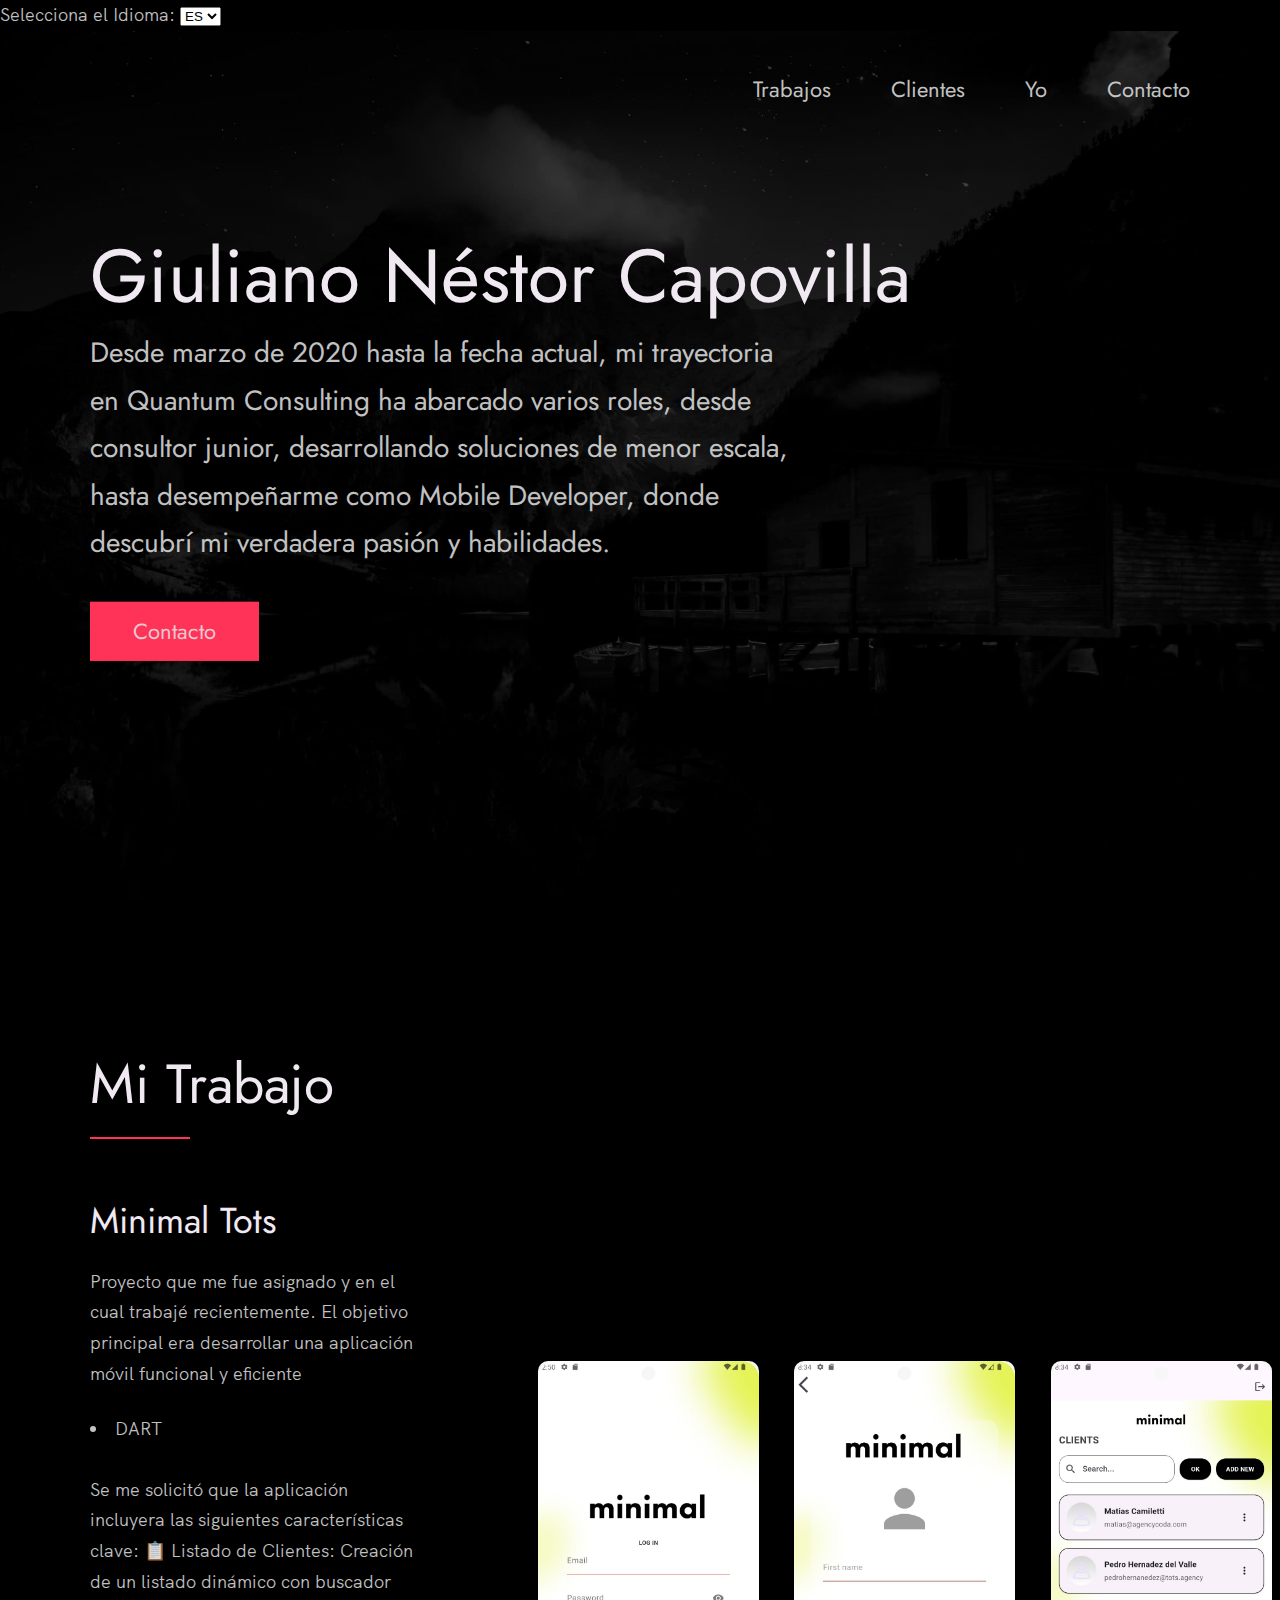
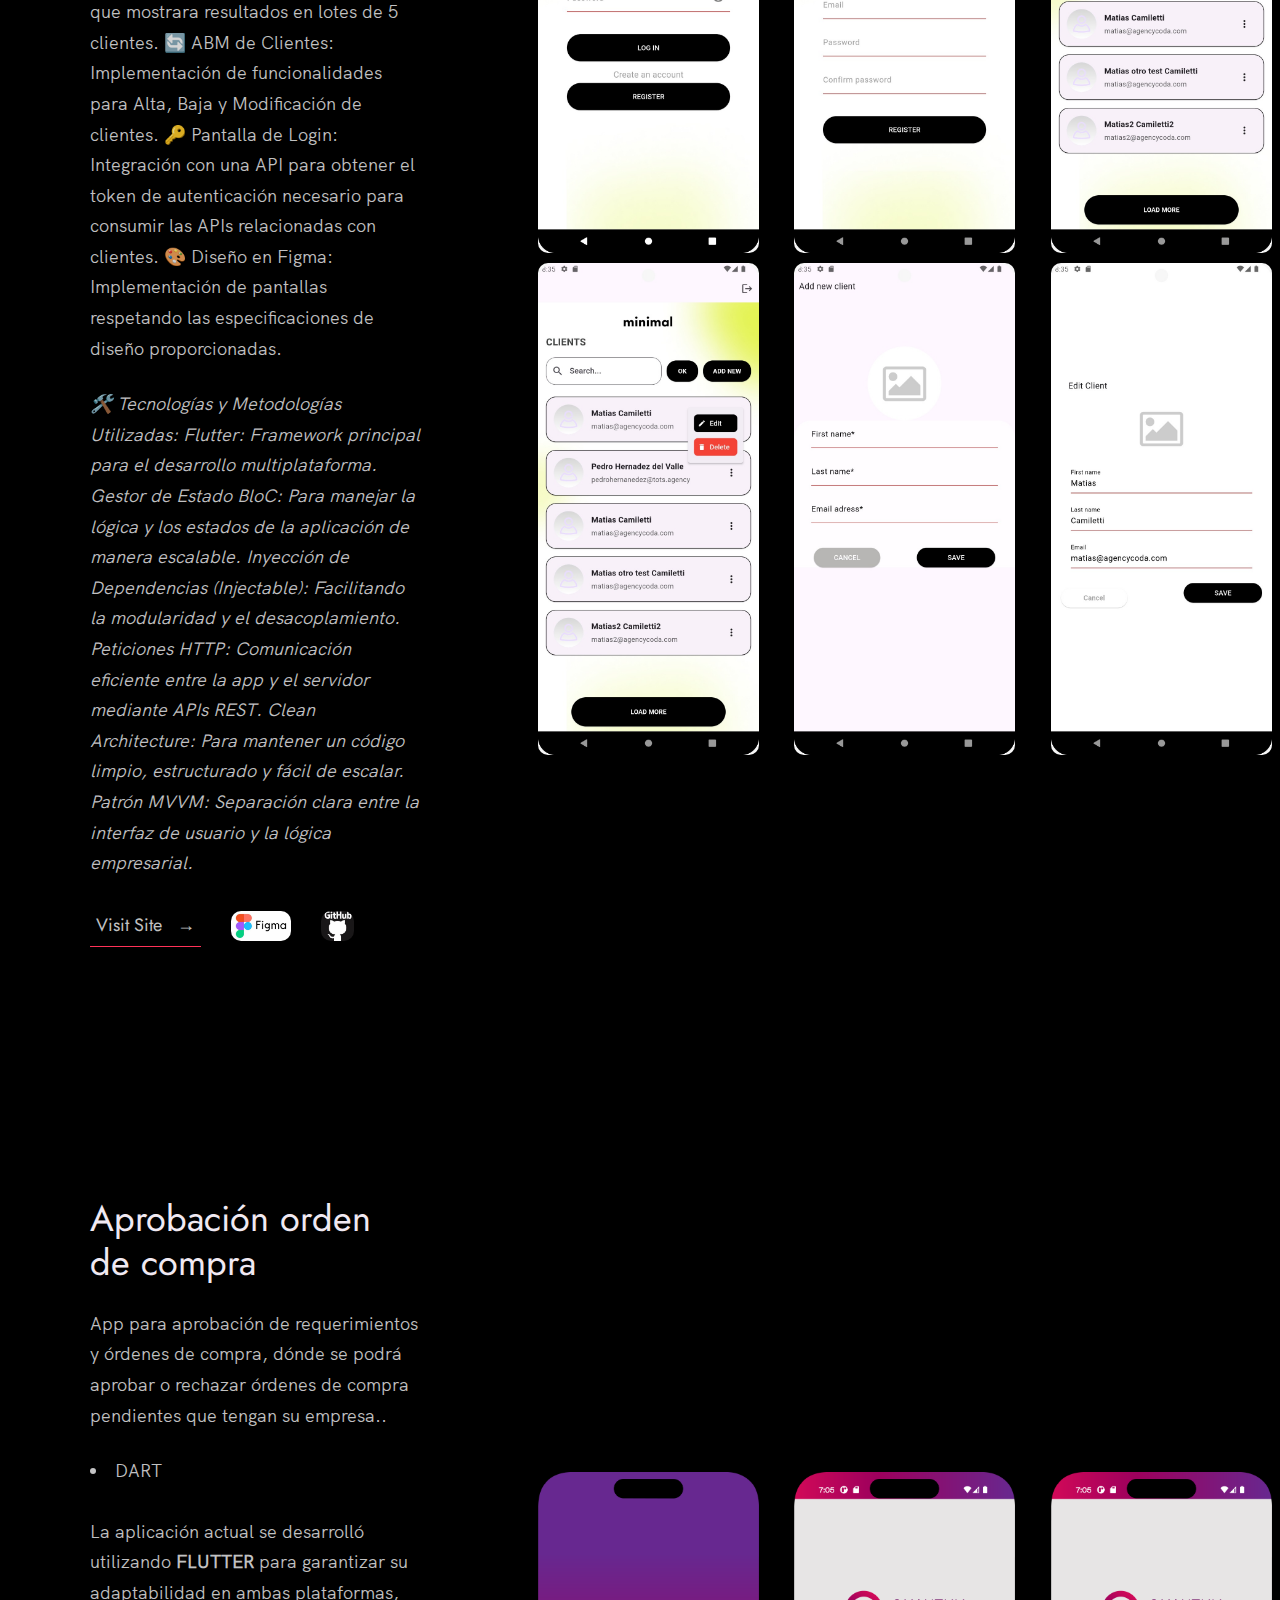
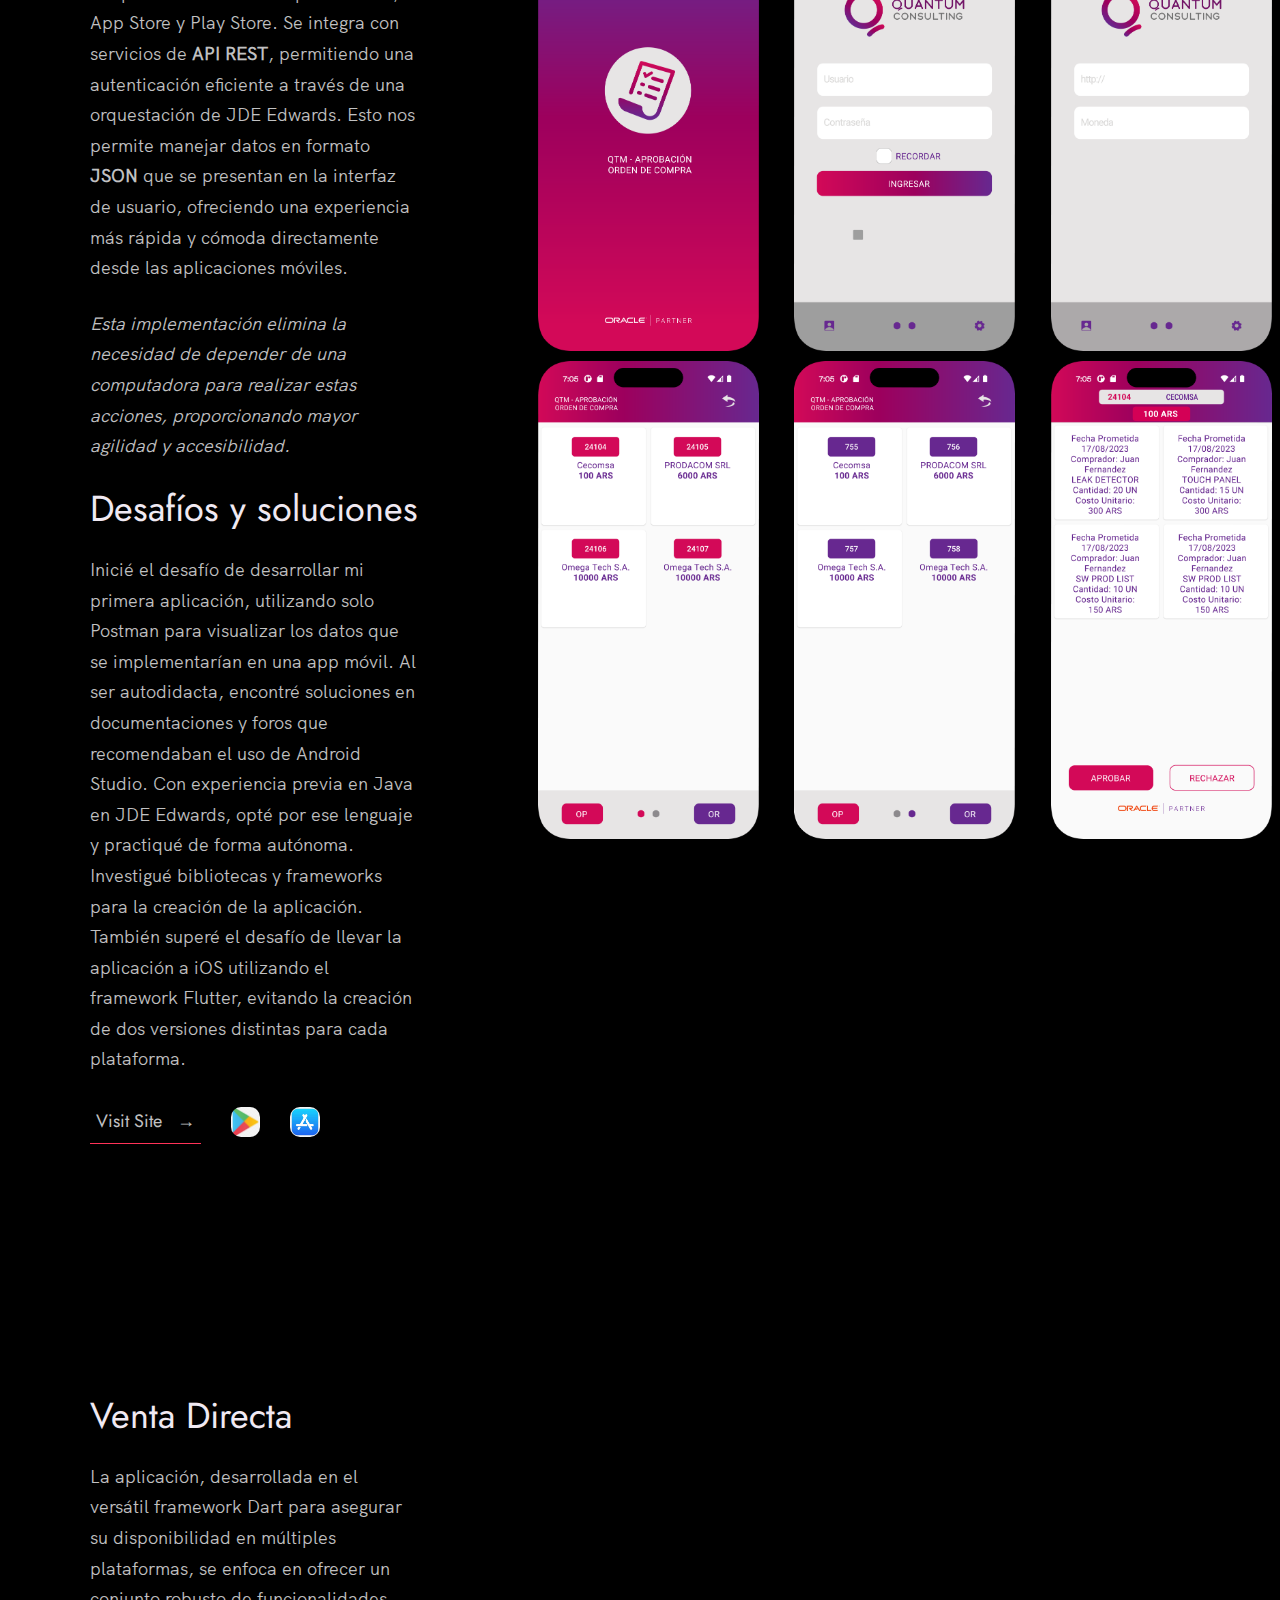
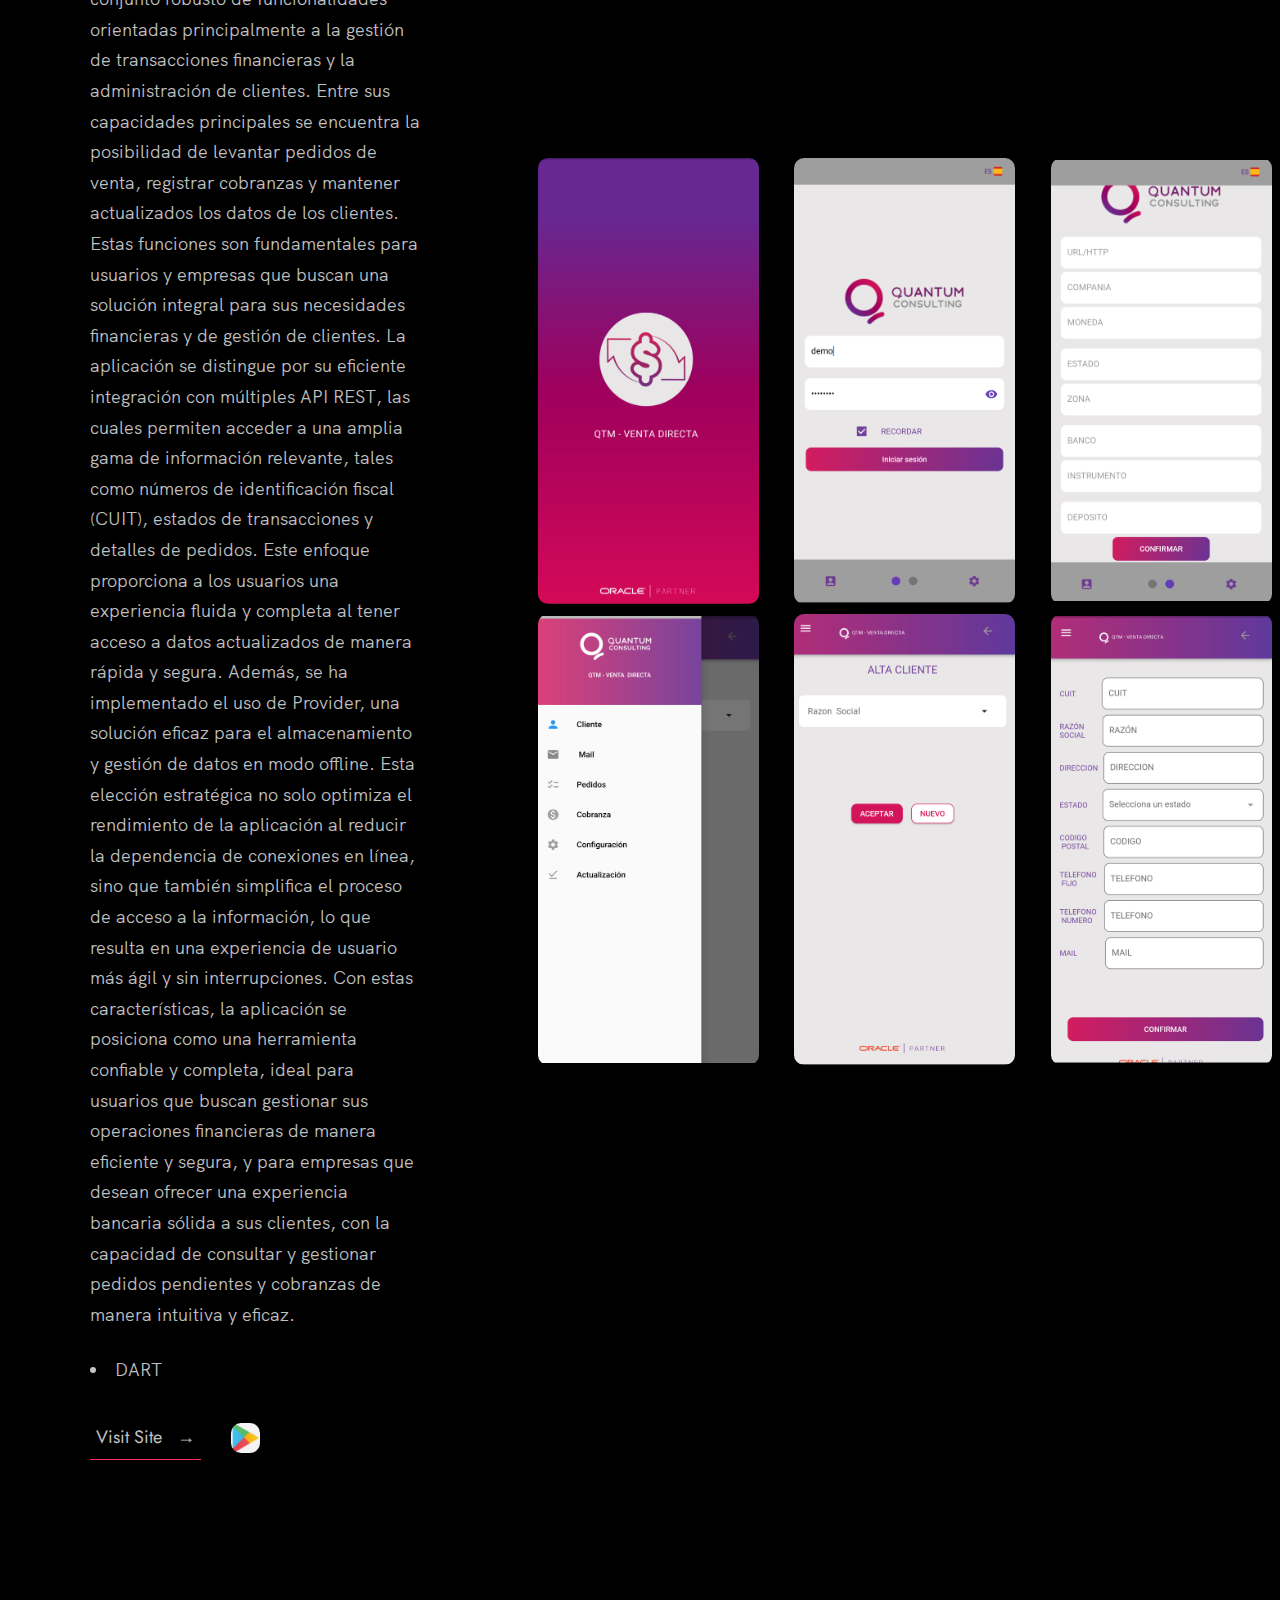
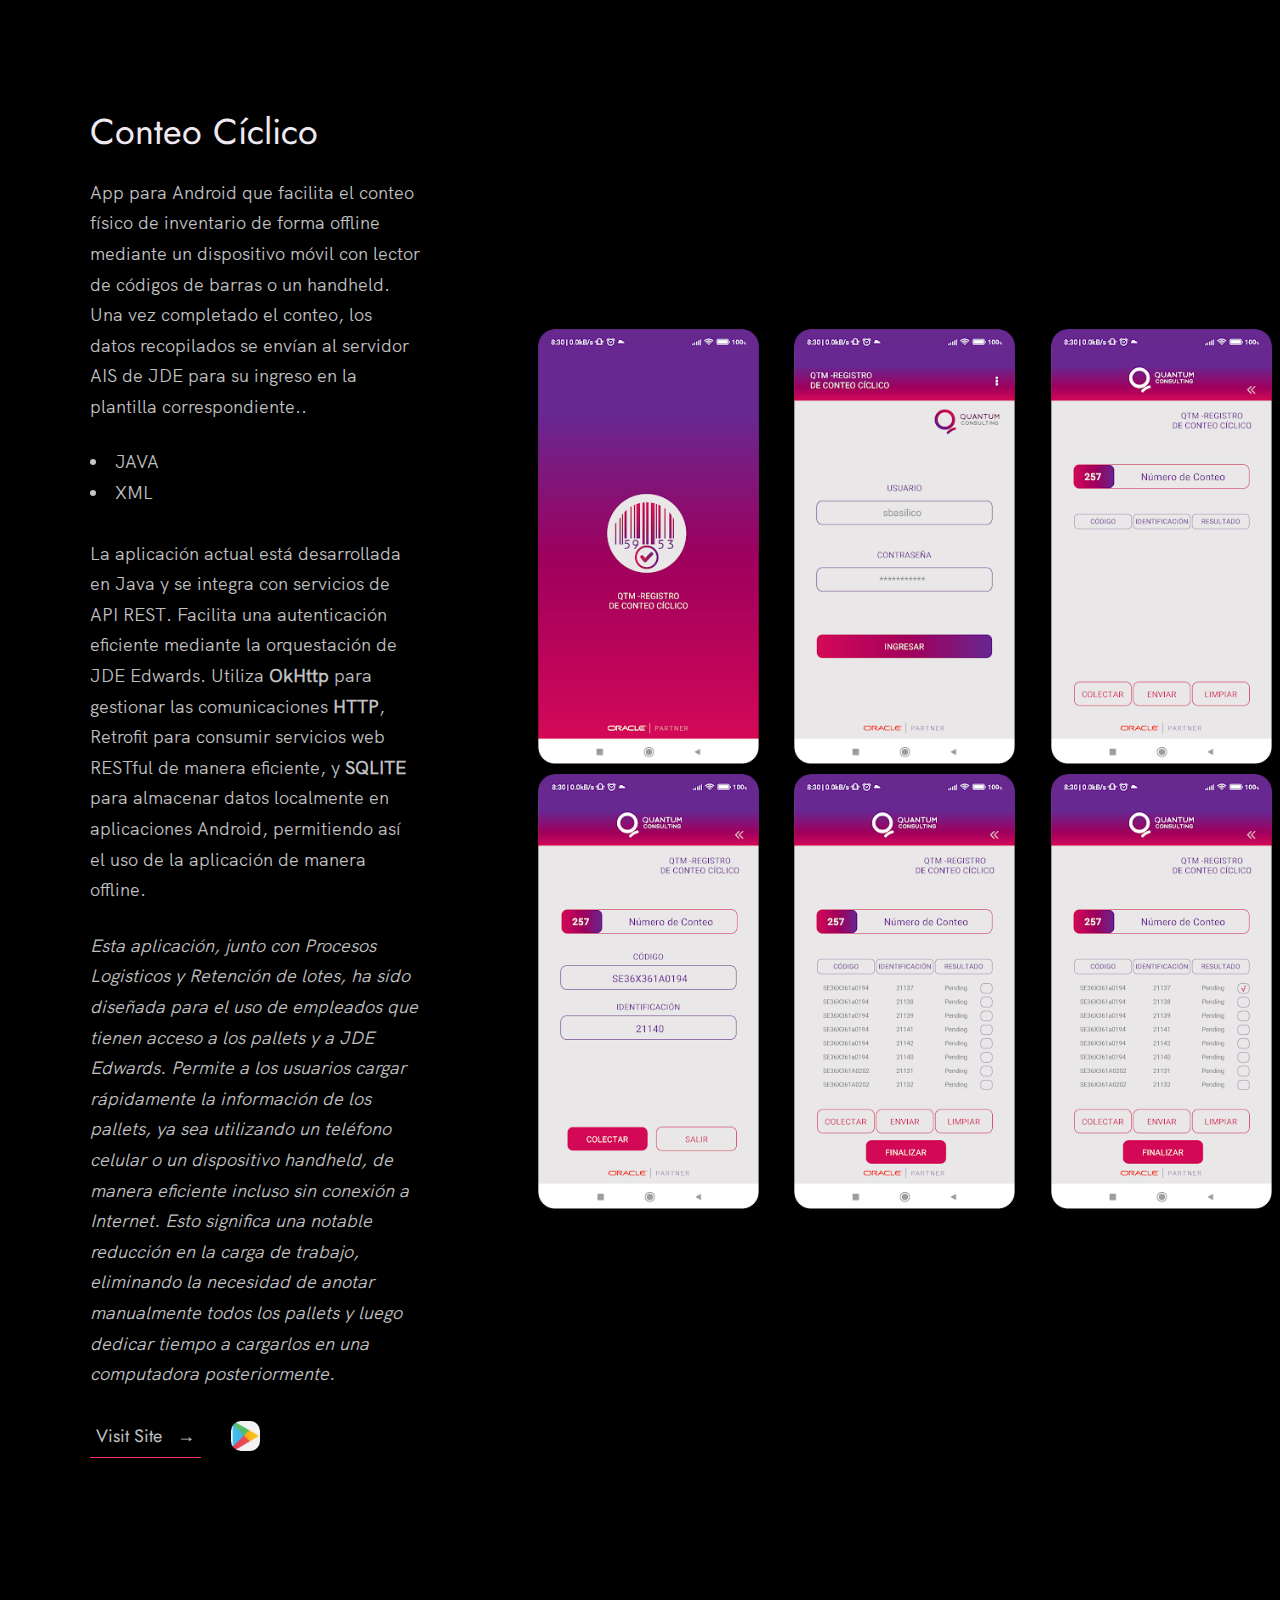
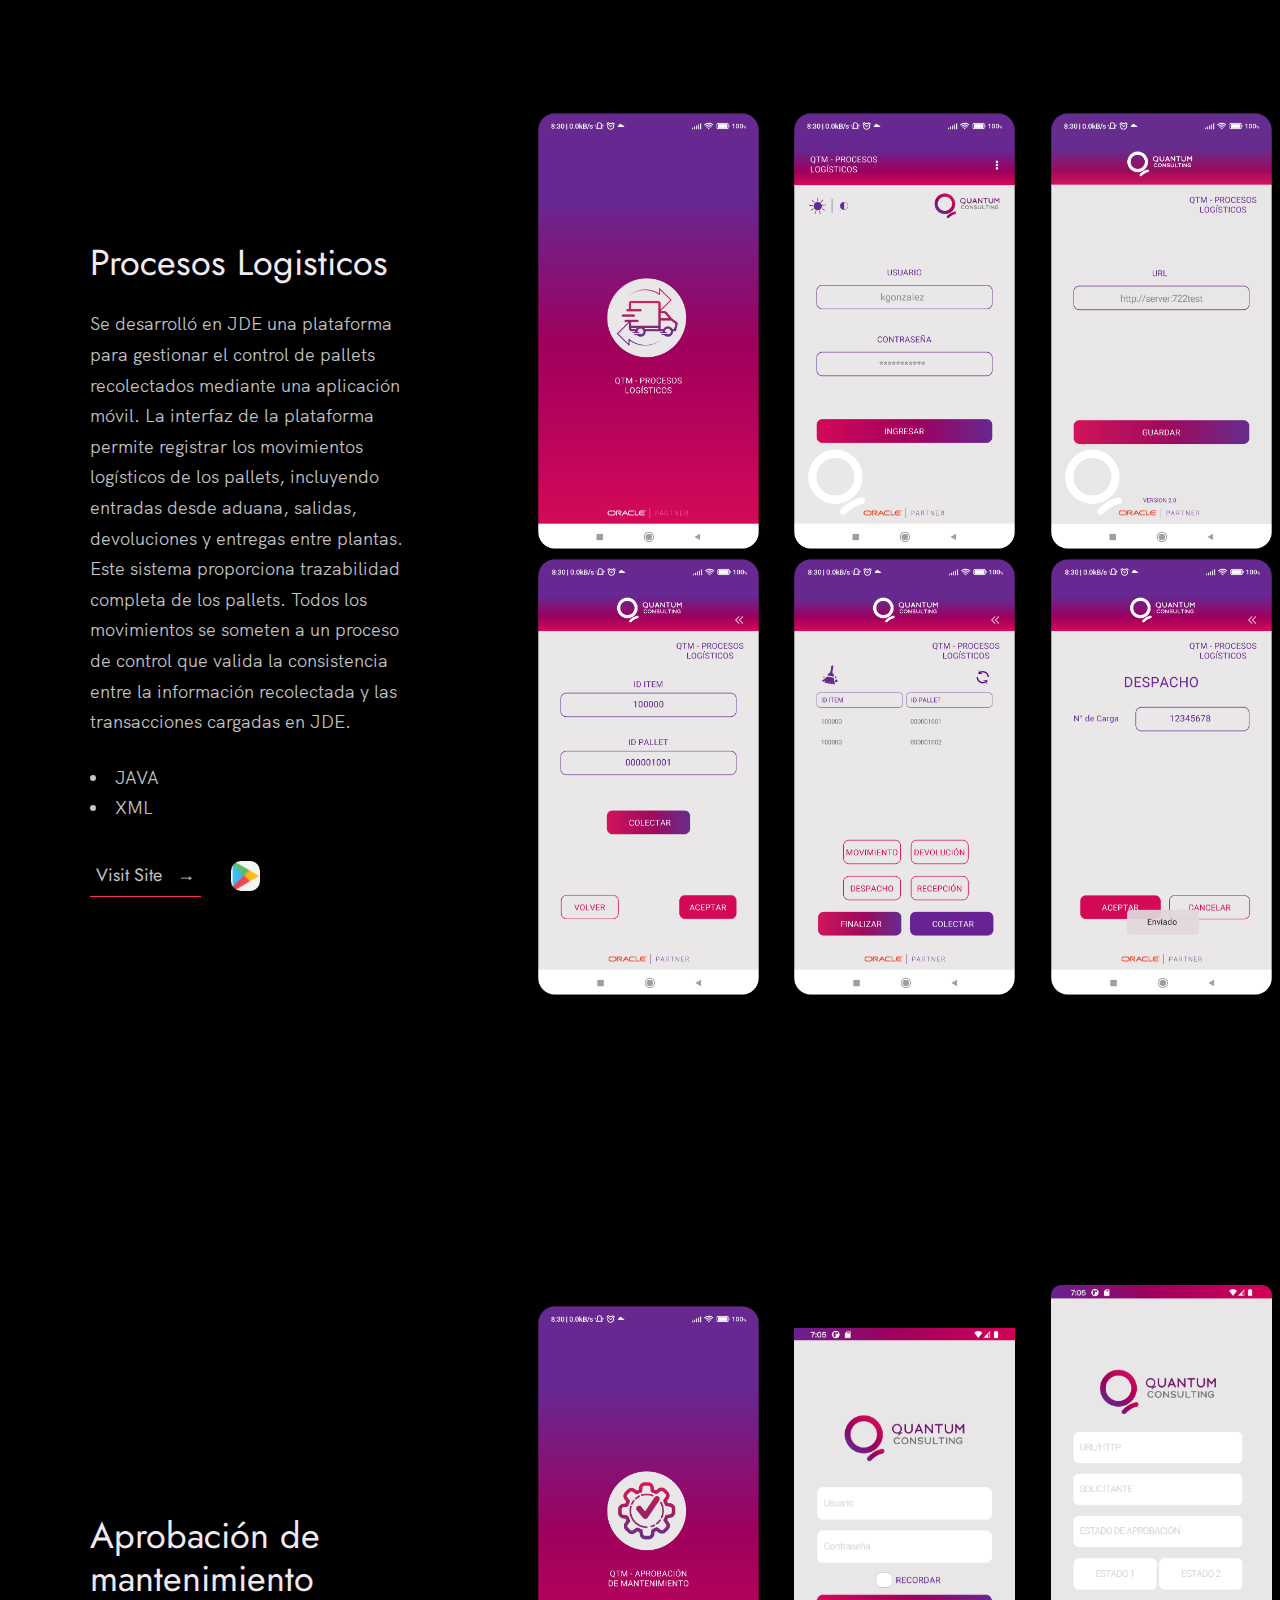
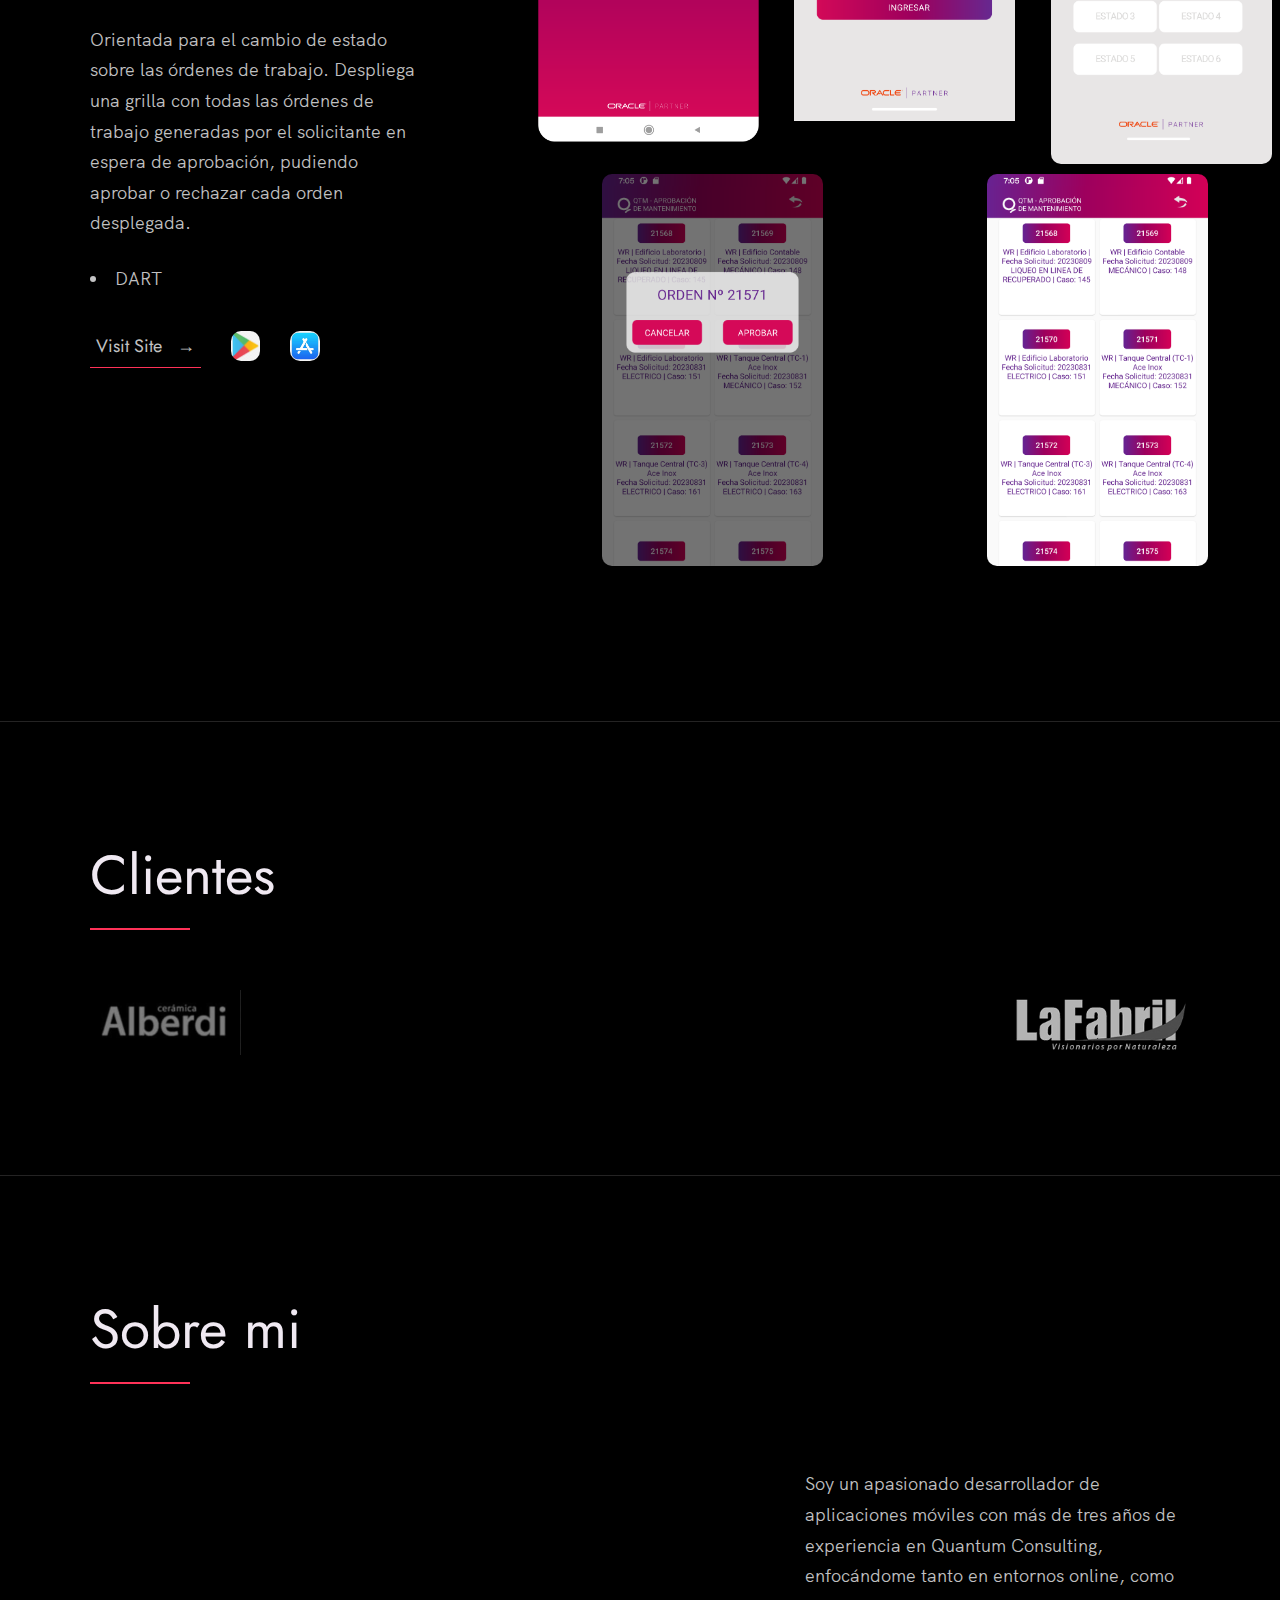
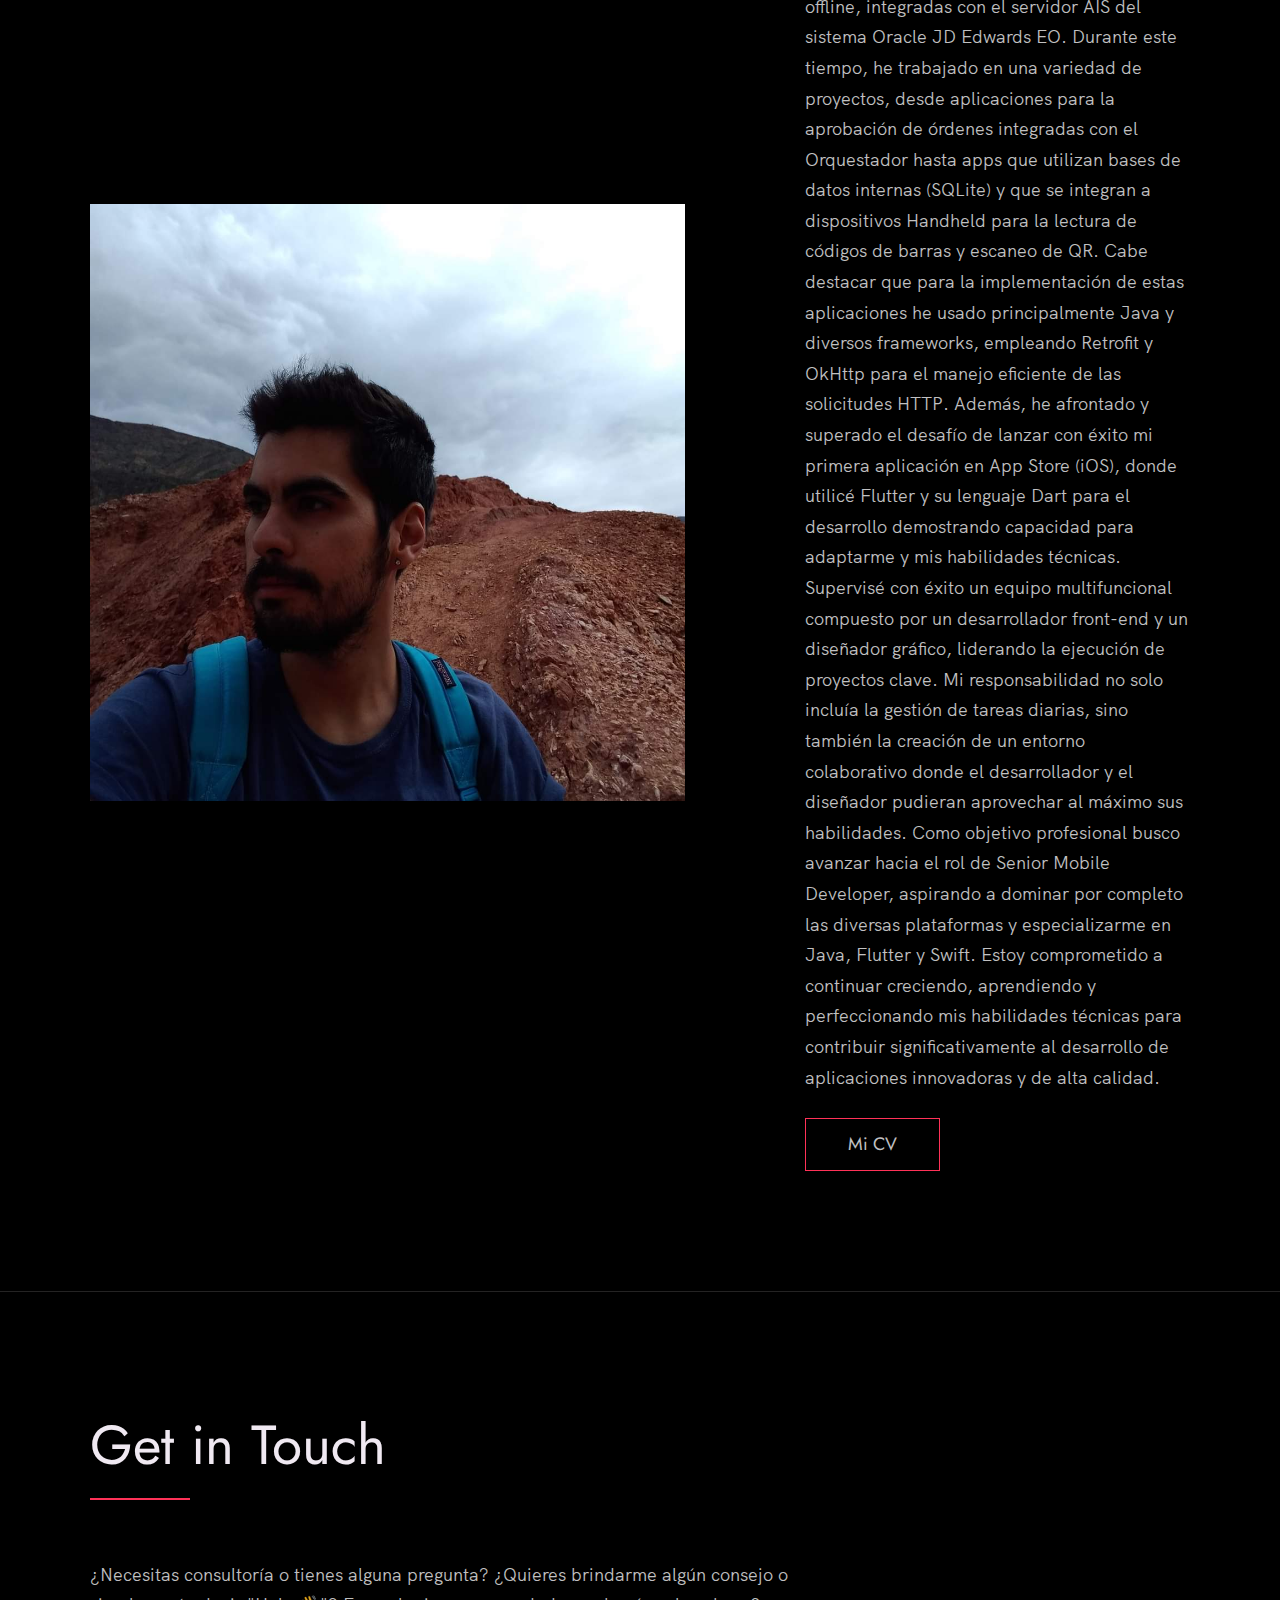
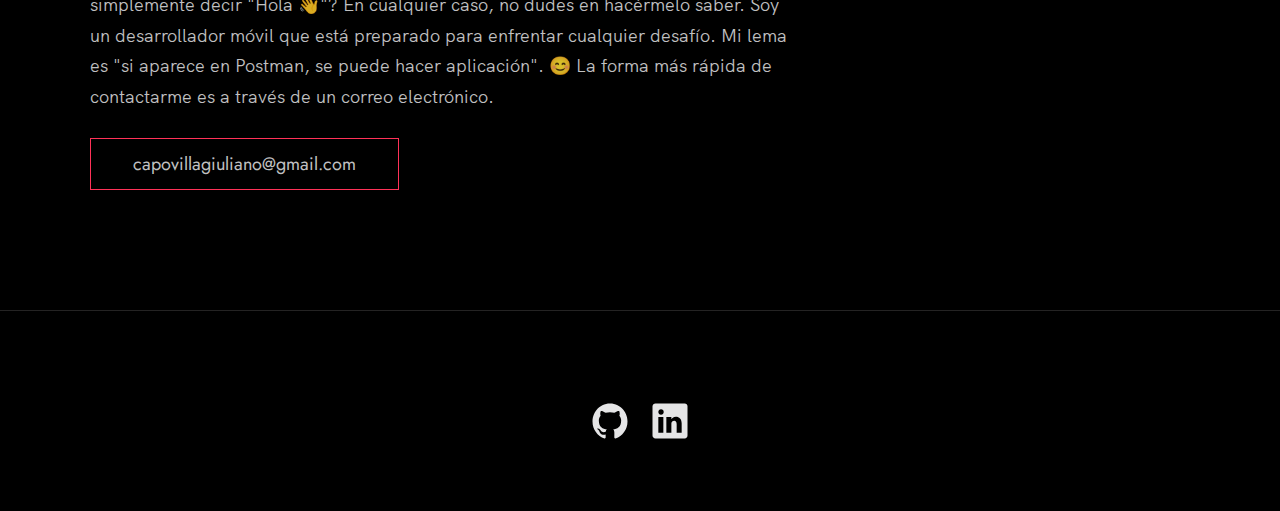
==== commit 69f78b37: "comillas" ====
--- a/index.html
+++ b/index.html
@@ -123,11 +123,11 @@
                 <a href="https://nisar.surge.sh" target="_blank" class="link__text">
                   Visit Site <span>&rarr;</span>
                 </a>
-                <a href=https://www.figma.com/file/dzuzxssHPePHIJ75Y4U1Jk/Flutter-Challenge?node-id=0%3A1" title="View Source Code" target="_blank">
+                <a href="https://www.figma.com/file/dzuzxssHPePHIJ75Y4U1Jk/Flutter-Challenge?node-id=0%3A1" title="View Source Code" target="_blank">
                   <img src="./images/figma.png" class="work__code" alt="GitHub">
                 </a>
 
-                <a href=https://github.com/GiulianoNC/tots_test" title="View Source Code" target="_blank">
+                <a href="https://github.com/GiulianoNC/tots_test" title="View Source Code" target="_blank">
                   <img src="./images/github.png" class="work__code" alt="GitHub">
                 </a>
               </div>
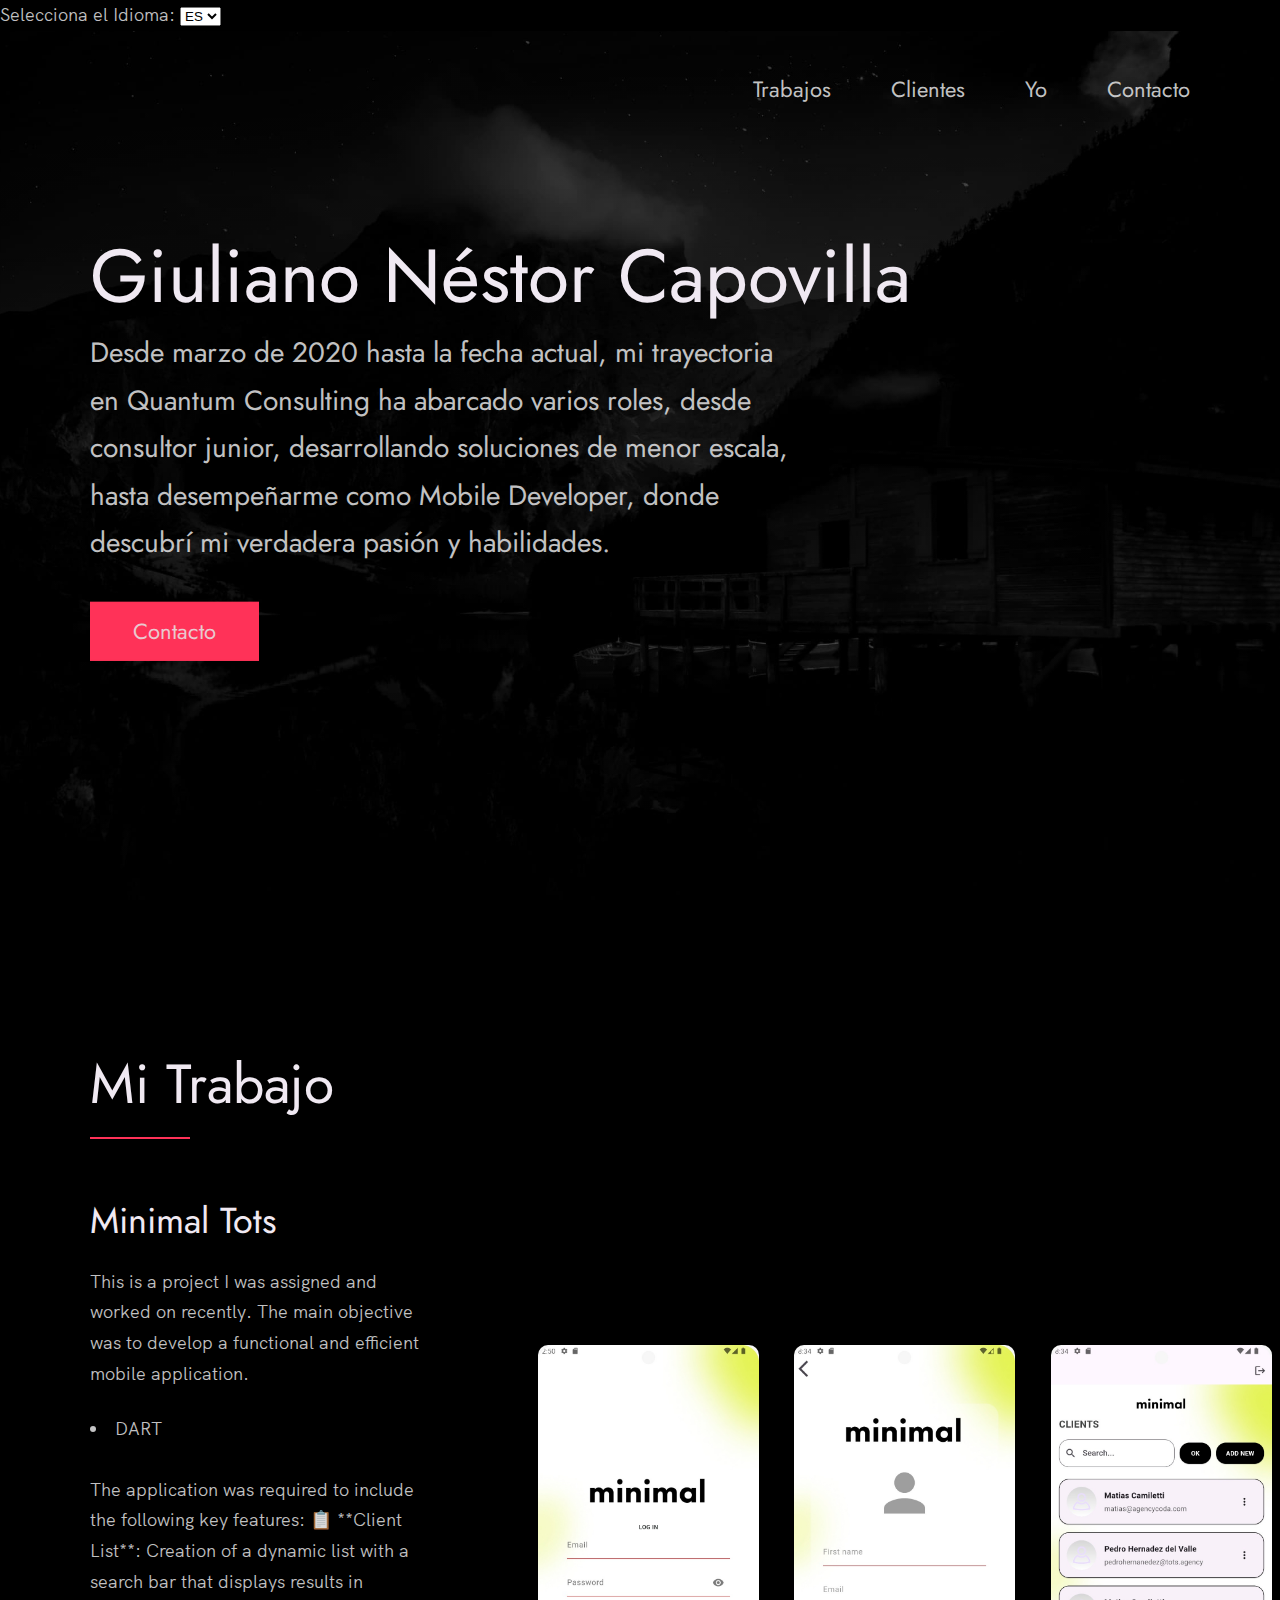
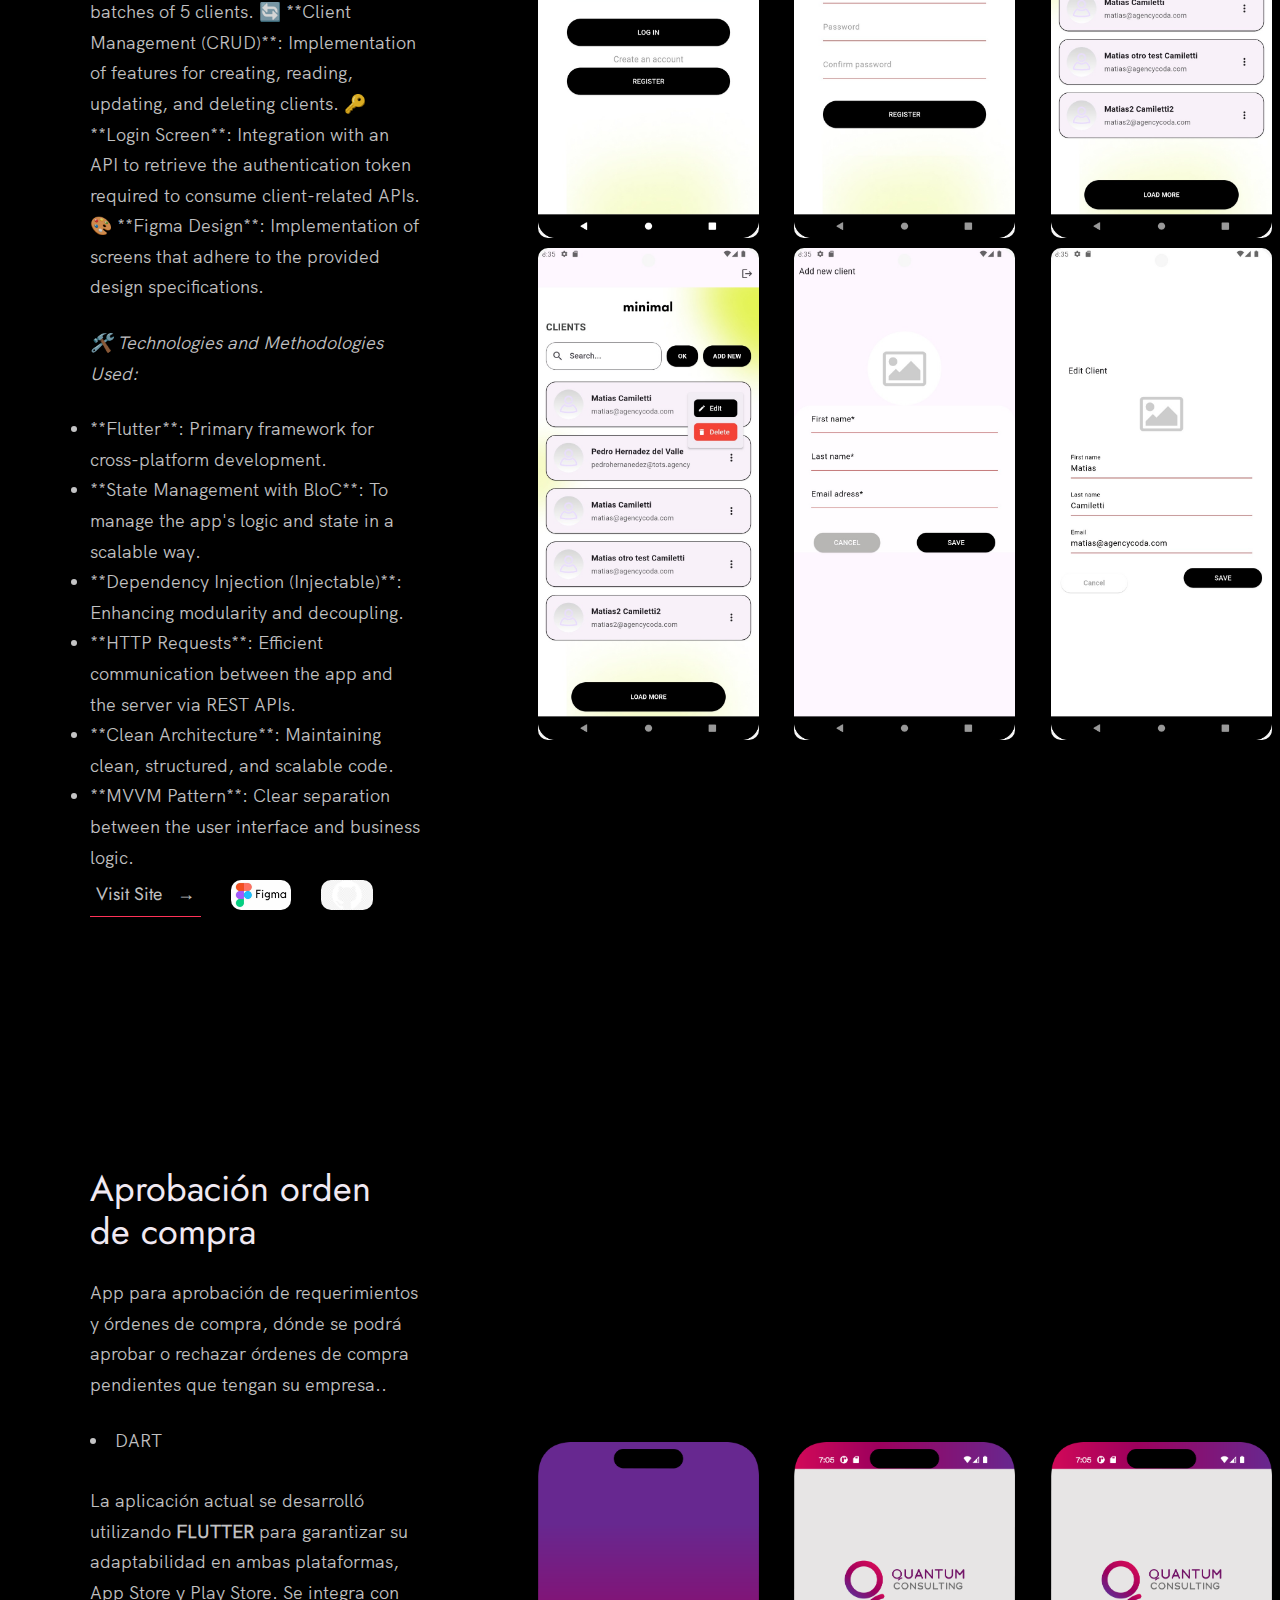
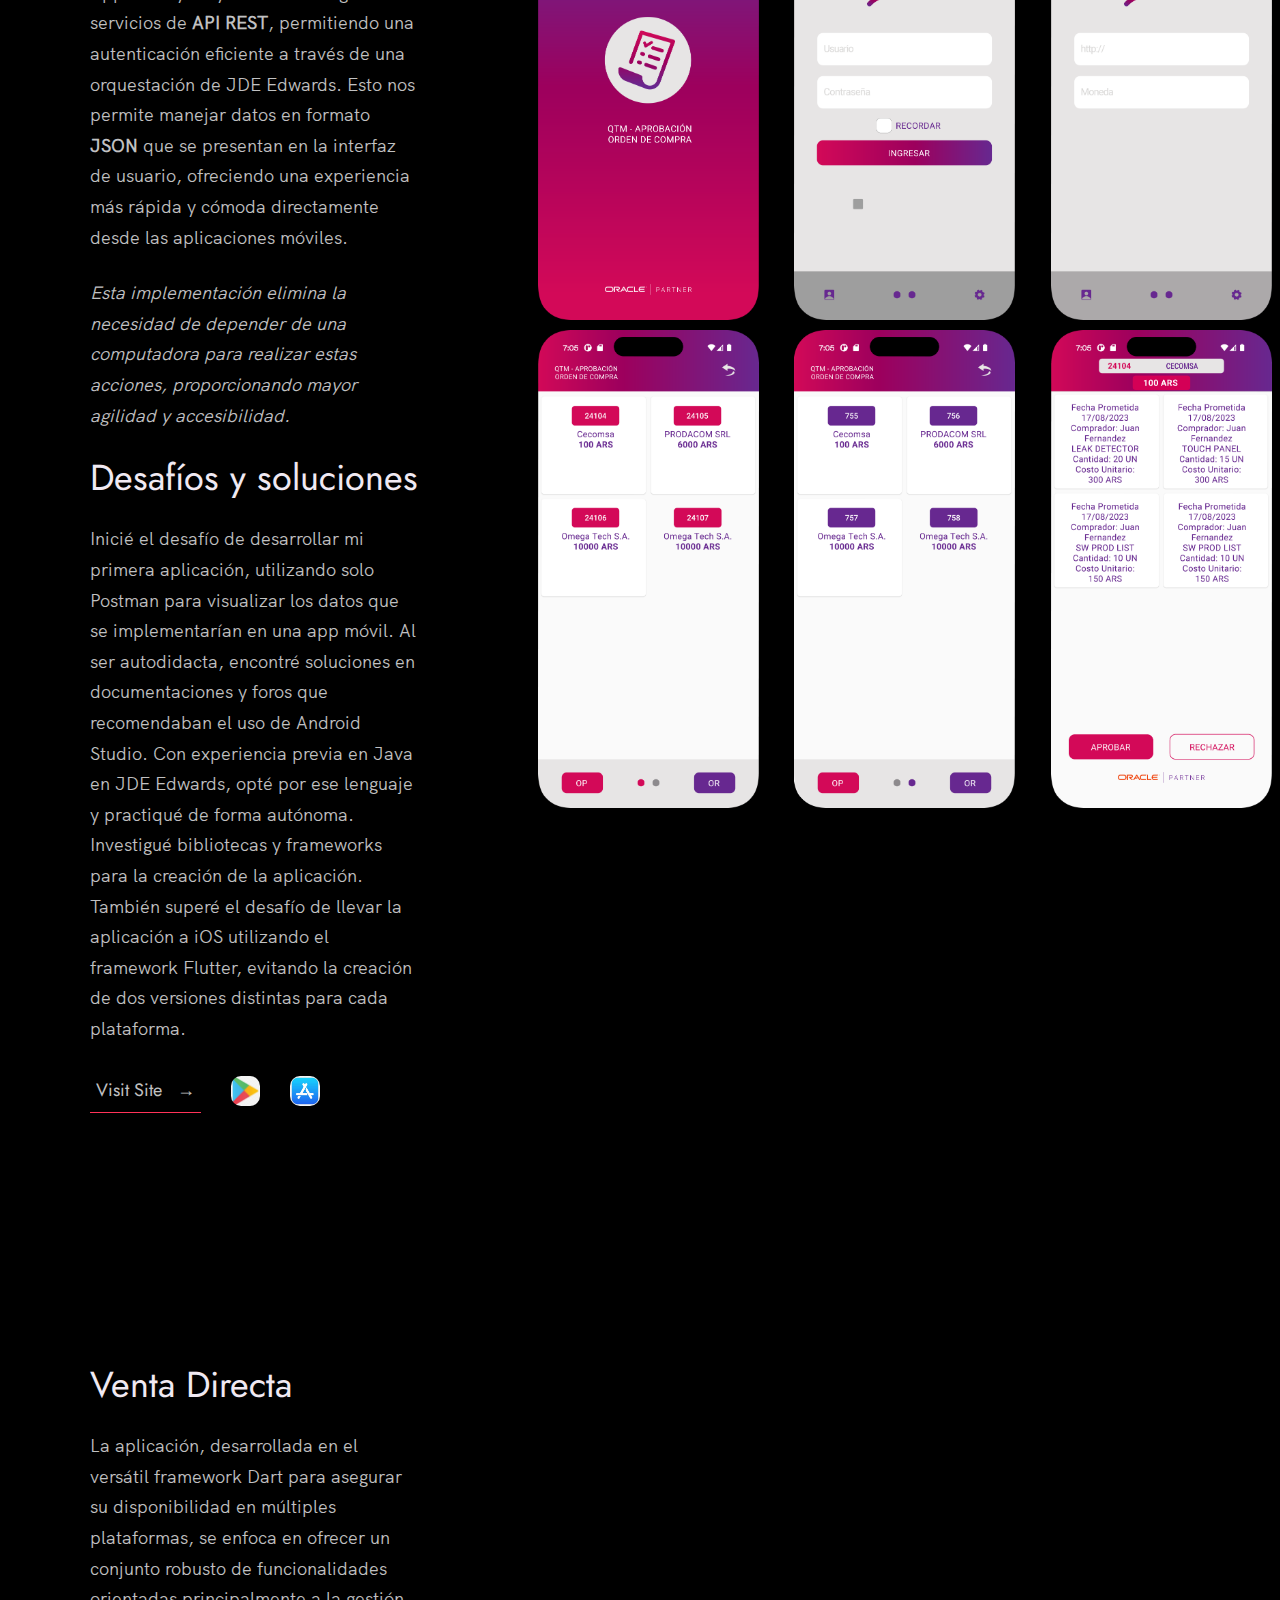
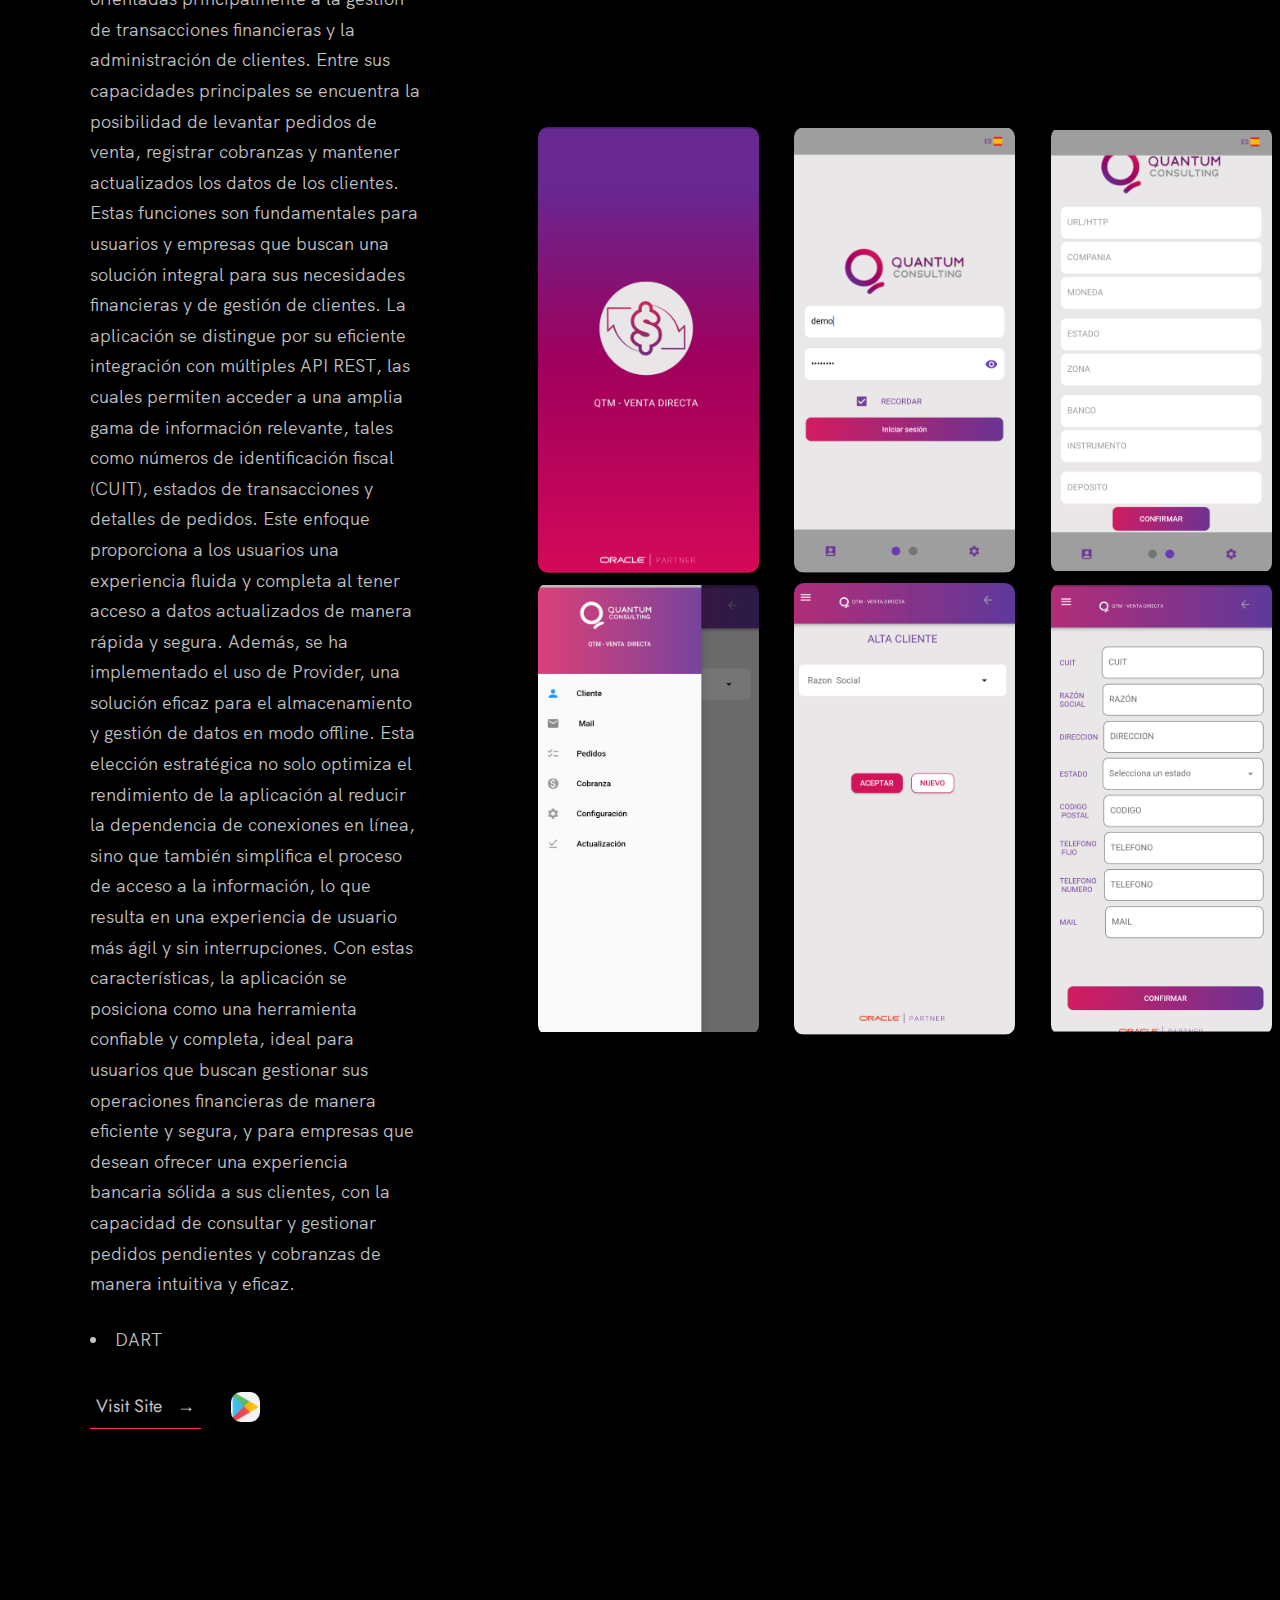
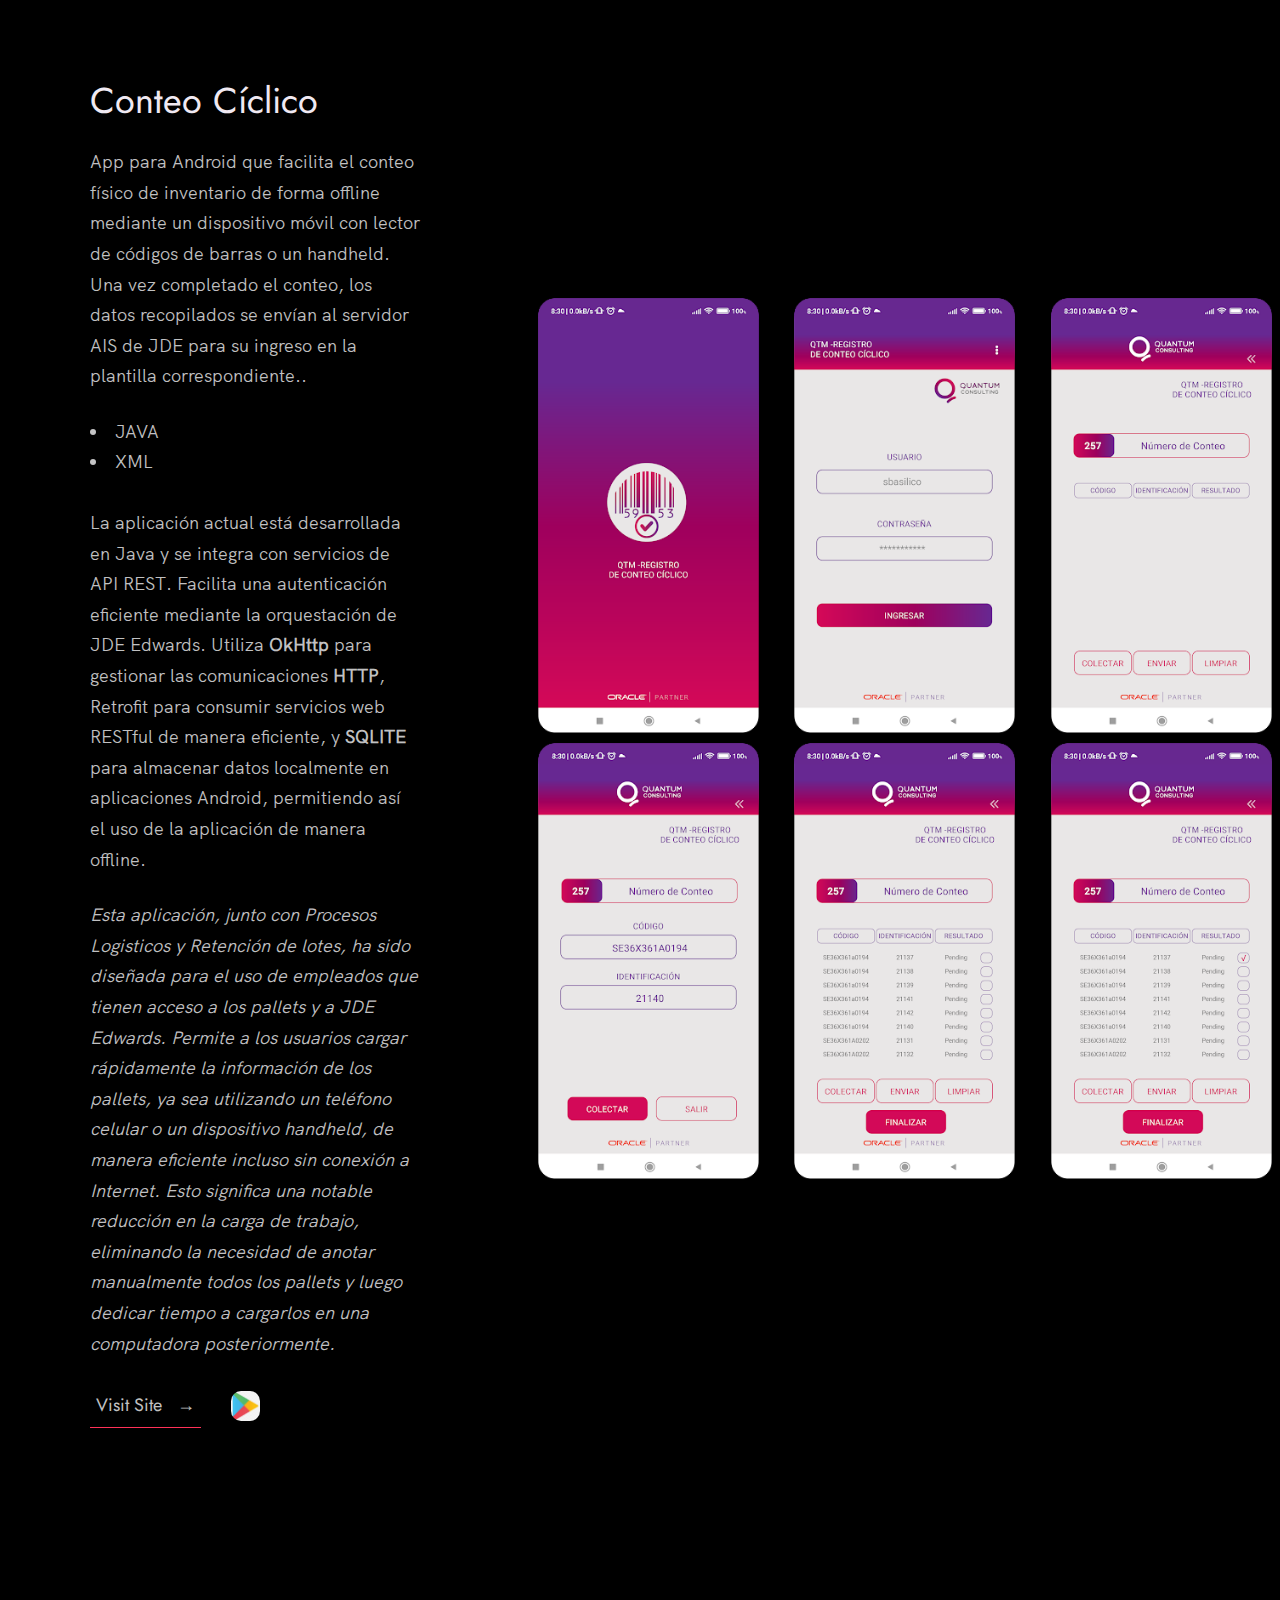
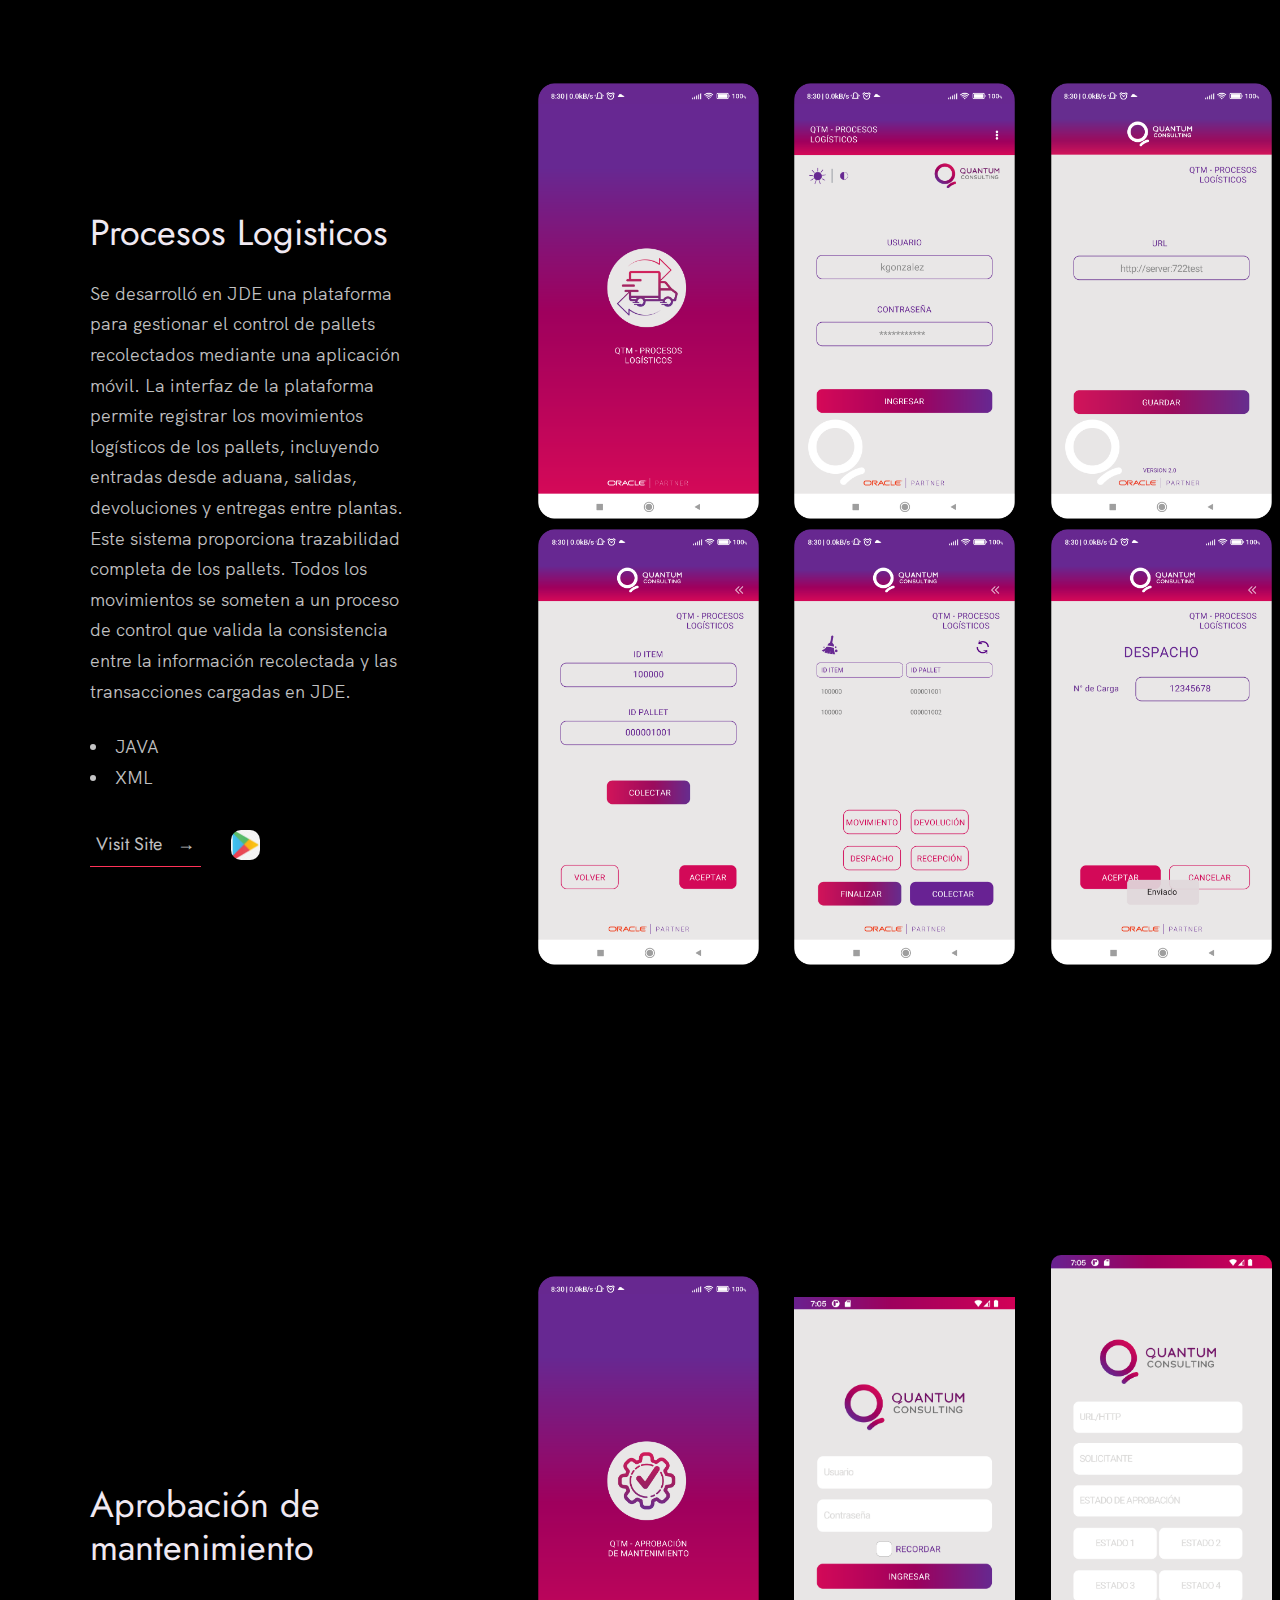
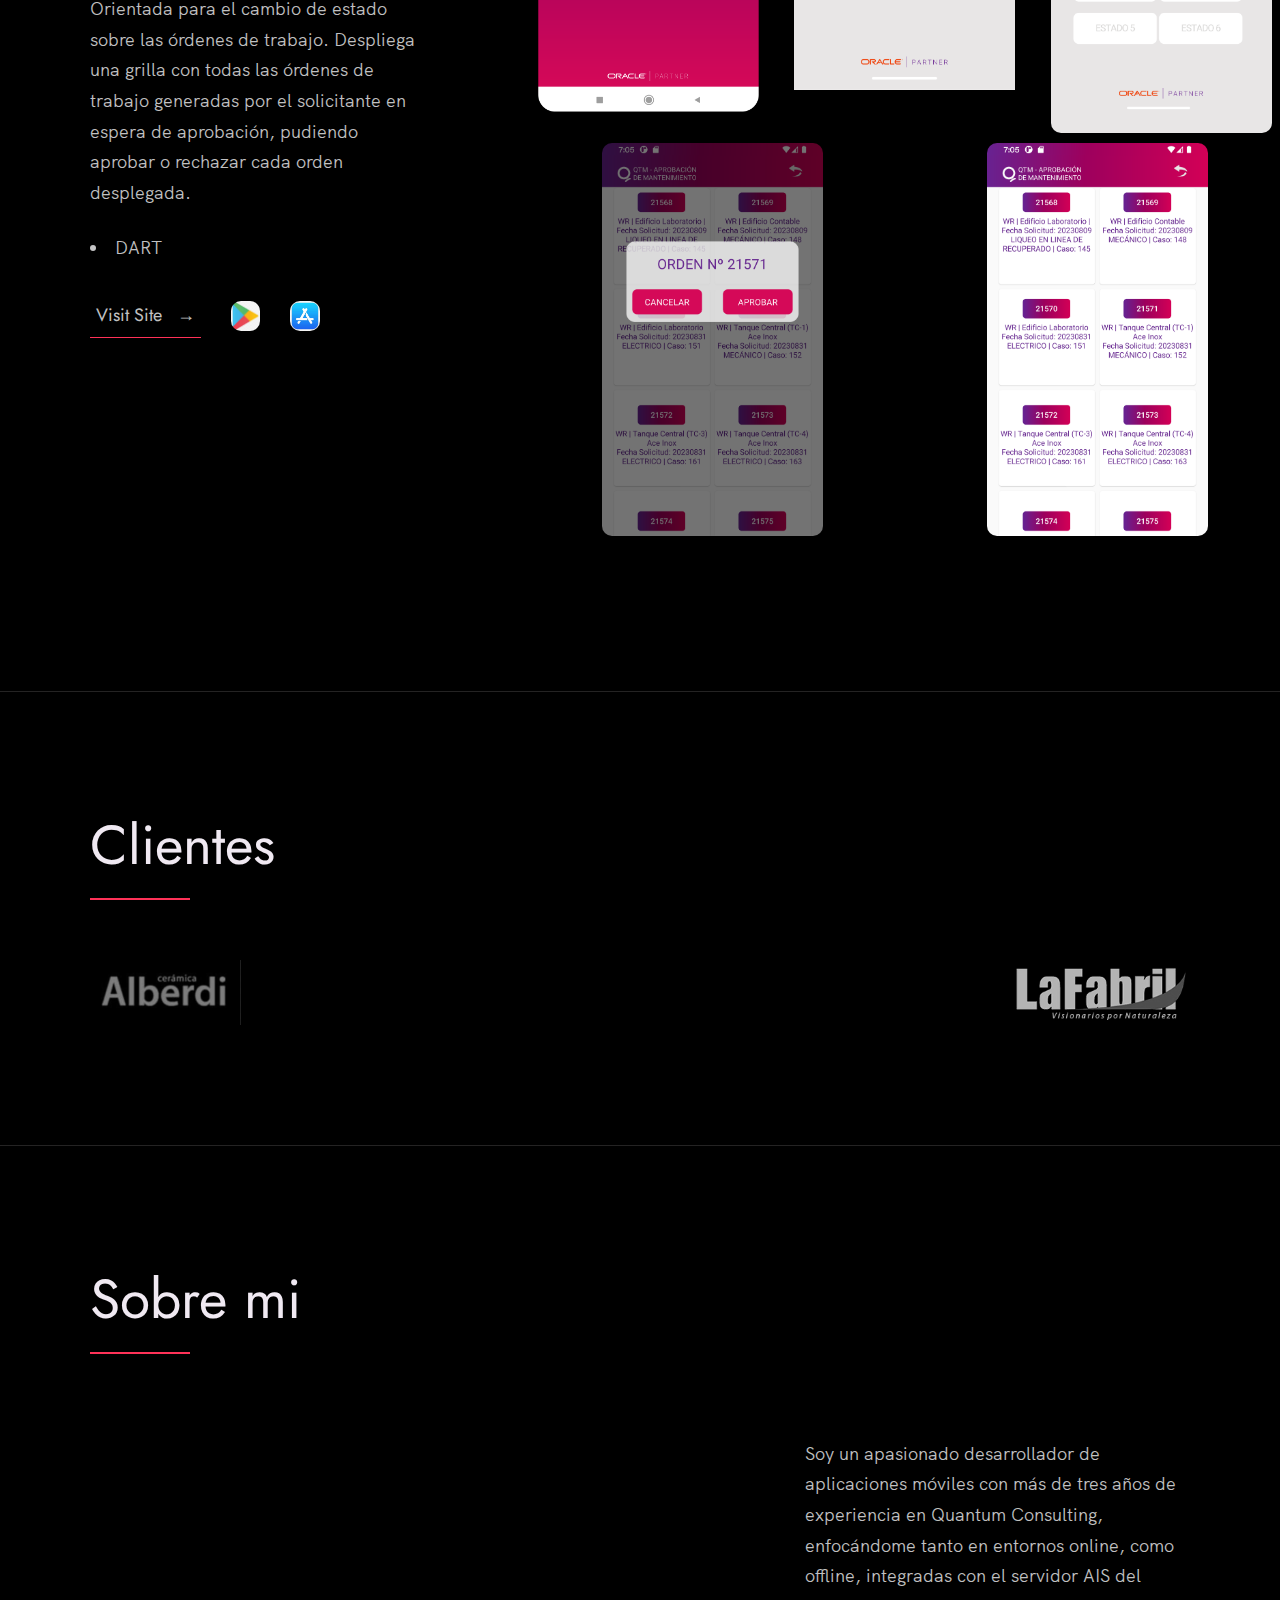
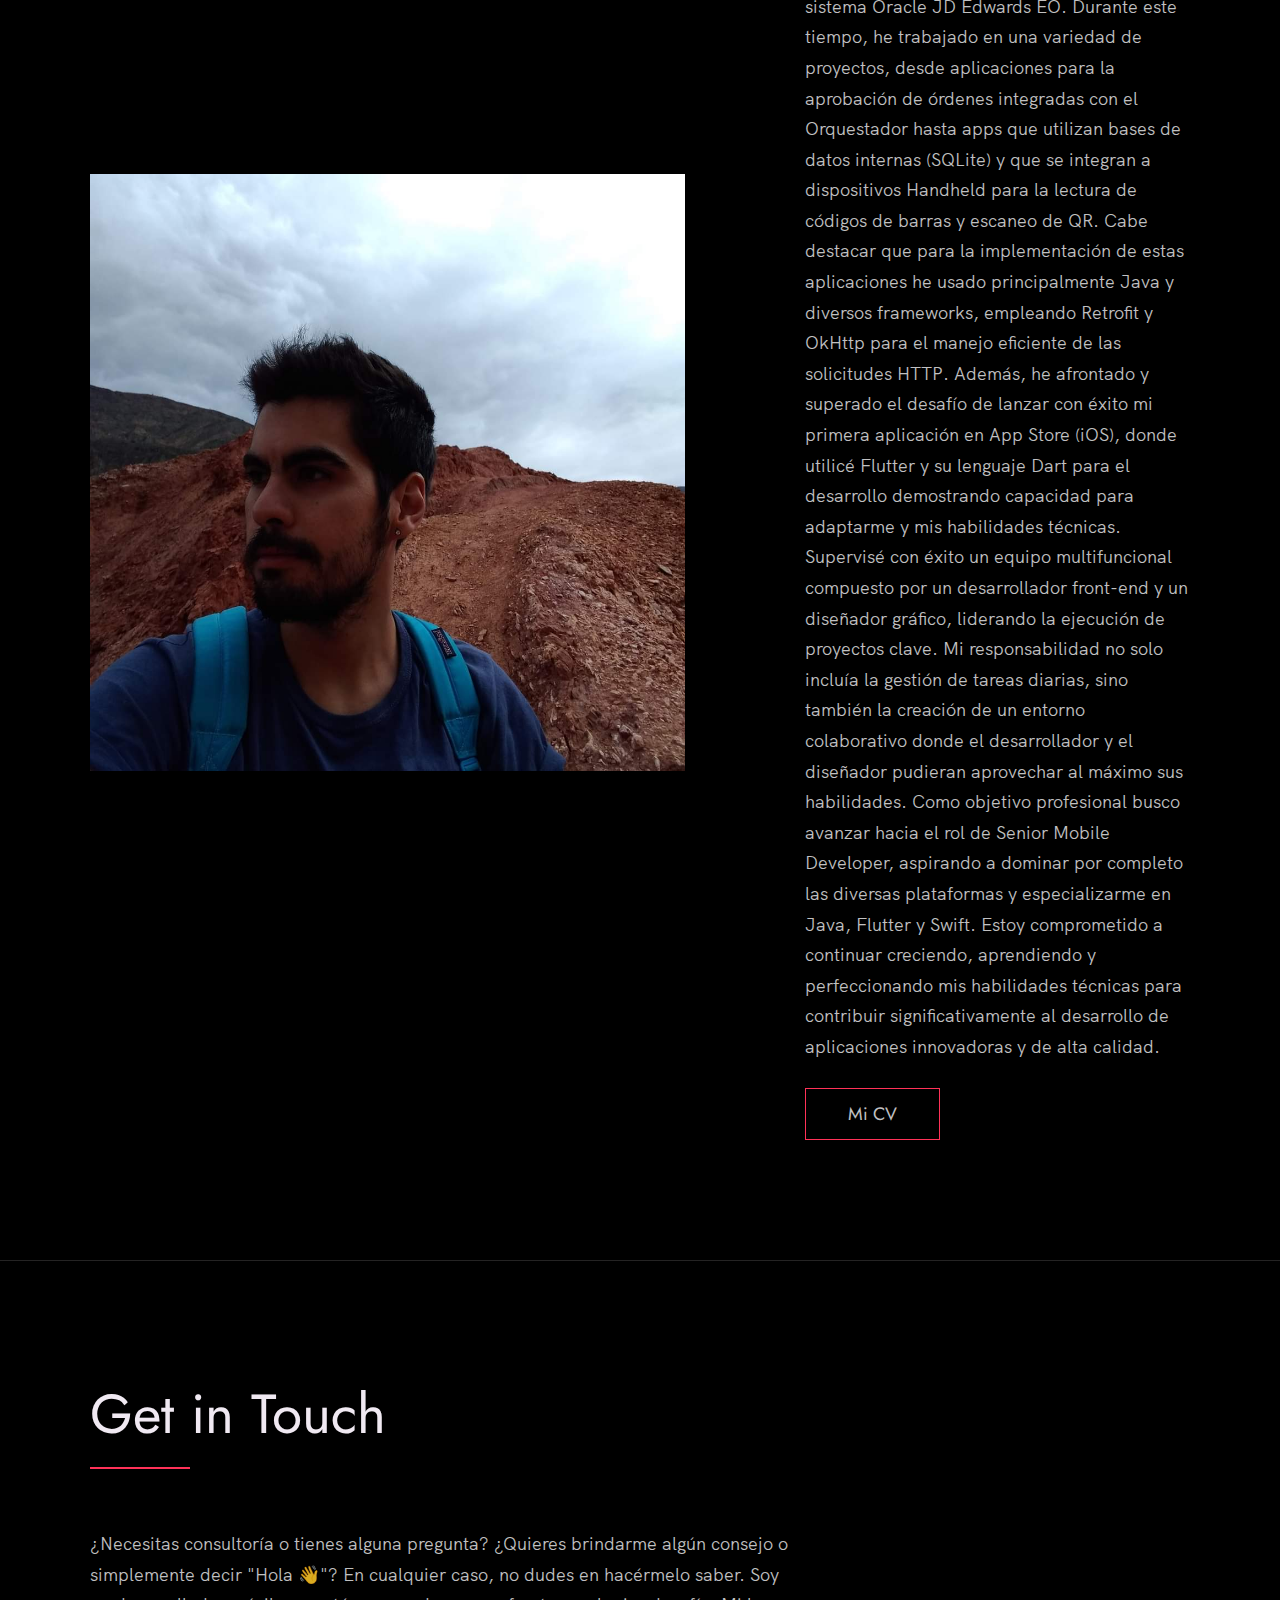
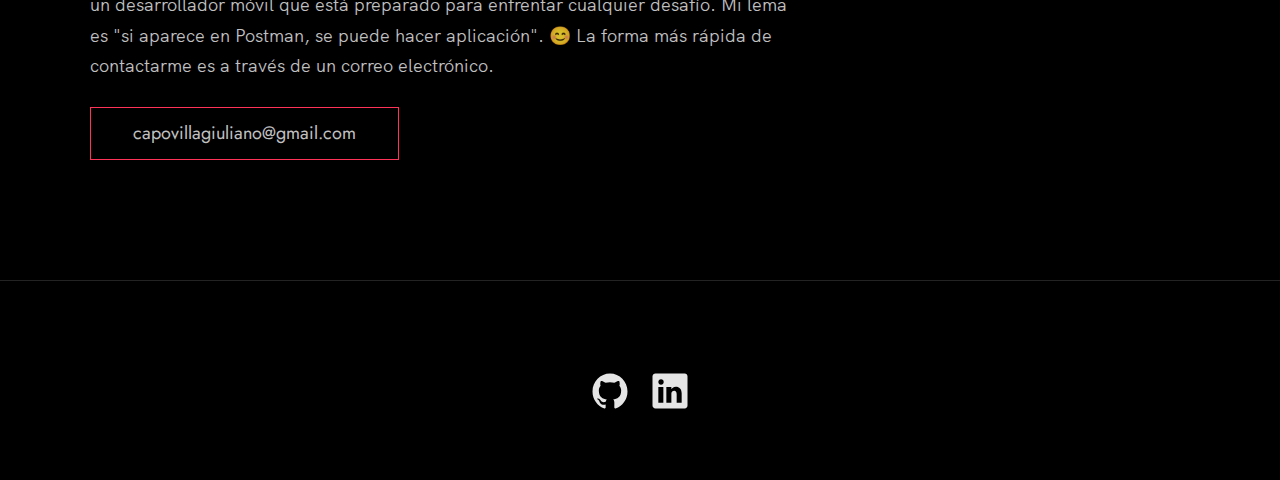
==== commit 1897b628: "english version" ====
--- a/index.html
+++ b/index.html
@@ -83,70 +83,60 @@
             <div class="work__text">
               <h3>Minimal Tots</h3>
               <p>
-                 Proyecto que me fue asignado y en el cual trabajé recientemente.
-                El objetivo principal era desarrollar una aplicación móvil funcional y eficiente
+                This is a project I was assigned and worked on recently.  
+                The main objective was to develop a functional and efficient mobile application.
               </p>
               <ul class="work__list">
                 <li>DART</li>
               </ul>
-              <p>Se me solicitó que la aplicación incluyera las siguientes características clave:
-
-
-                📋 Listado de Clientes: Creación de un listado dinámico con buscador que mostrara resultados en lotes de 5 clientes.
-
-                
-                🔄 ABM de Clientes: Implementación de funcionalidades para Alta, Baja y Modificación de clientes.
-
-                
-                🔑 Pantalla de Login: Integración con una API para obtener el token de autenticación necesario para consumir las APIs relacionadas con clientes.
-
-                
-                🎨 Diseño en Figma: Implementación de pantallas respetando las especificaciones de diseño proporcionadas.
-                
-                
-
-              <p><em> 🛠️ Tecnologías y Metodologías Utilizadas:
-                
-                Flutter: Framework principal para el desarrollo multiplataforma.
-                
-                Gestor de Estado BloC: Para manejar la lógica y los estados de la aplicación de manera escalable.
-
-                Inyección de Dependencias (Injectable): Facilitando la modularidad y el desacoplamiento.
-
-                Peticiones HTTP: Comunicación eficiente entre la app y el servidor mediante APIs REST.
-
-                Clean Architecture: Para mantener un código limpio, estructurado y fácil de escalar.
-
-                Patrón MVVM: Separación clara entre la interfaz de usuario y la lógica empresarial.</em></p>
-
+              <p>
+                The application was required to include the following key features:  
+                
+                📋 **Client List**: Creation of a dynamic list with a search bar that displays results in batches of 5 clients.  
+                
+                🔄 **Client Management (CRUD)**: Implementation of features for creating, reading, updating, and deleting clients.  
+                
+                🔑 **Login Screen**: Integration with an API to retrieve the authentication token required to consume client-related APIs.  
+                
+                🎨 **Figma Design**: Implementation of screens that adhere to the provided design specifications.  
+              </p>
+              <p>
+                <em>🛠️ Technologies and Methodologies Used:</em>
+              </p>
+              <ul>
+                <li>**Flutter**: Primary framework for cross-platform development.</li>
+                <li>**State Management with BloC**: To manage the app's logic and state in a scalable way.</li>
+                <li>**Dependency Injection (Injectable)**: Enhancing modularity and decoupling.</li>
+                <li>**HTTP Requests**: Efficient communication between the app and the server via REST APIs.</li>
+                <li>**Clean Architecture**: Maintaining clean, structured, and scalable code.</li>
+                <li>**MVVM Pattern**: Clear separation between the user interface and business logic.</li>
+              </ul>
               <div class="work__links">
                 <a href="https://nisar.surge.sh" target="_blank" class="link__text">
                   Visit Site <span>&rarr;</span>
                 </a>
                 <a href="https://www.figma.com/file/dzuzxssHPePHIJ75Y4U1Jk/Flutter-Challenge?node-id=0%3A1" title="View Source Code" target="_blank">
-                  <img src="./images/figma.png" class="work__code" alt="GitHub">
-                </a>
-
+                  <img src="./images/figma.png" class="work__code" alt="Figma">
+                </a>
                 <a href="https://github.com/GiulianoNC/tots_test" title="View Source Code" target="_blank">
                   <img src="./images/github.png" class="work__code" alt="GitHub">
                 </a>
               </div>
-
             </div>
             <div class="work__image-container">
               <div class="work__image-box">
-                <img src="./images/tots1.jpeg" class="work__image" alt="Project 1" />
-                <img src="./images/tots2.png" class="work__image" alt="Project 1" />
-                <img src="./images/tots3.png" class="work__image" alt="Project 1" />
-              </div>
-            
-              <div class="work__image-box">
-                <img src="./images/tots4.png" class="work__image" alt="Project 1" />
-                <img src="./images/tots5.png" class="work__image" alt="Project 1" />
-                <img src="./images/tots6.png" class="work__image" alt="Project 1" />
-              </div>
-            </div>
-          </div>
+                <img src="./images/tots1.jpeg" class="work__image" alt="Project Screenshot 1" />
+                <img src="./images/tots2.png" class="work__image" alt="Project Screenshot 2" />
+                <img src="./images/tots3.png" class="work__image" alt="Project Screenshot 3" />
+              </div>
+              <div class="work__image-box">
+                <img src="./images/tots4.png" class="work__image" alt="Project Screenshot 4" />
+                <img src="./images/tots5.png" class="work__image" alt="Project Screenshot 5" />
+                <img src="./images/tots6.png" class="work__image" alt="Project Screenshot 6" />
+              </div>
+            </div>
+          </div>
+          
 
           <div class="work__box">
             <div class="work__text">
